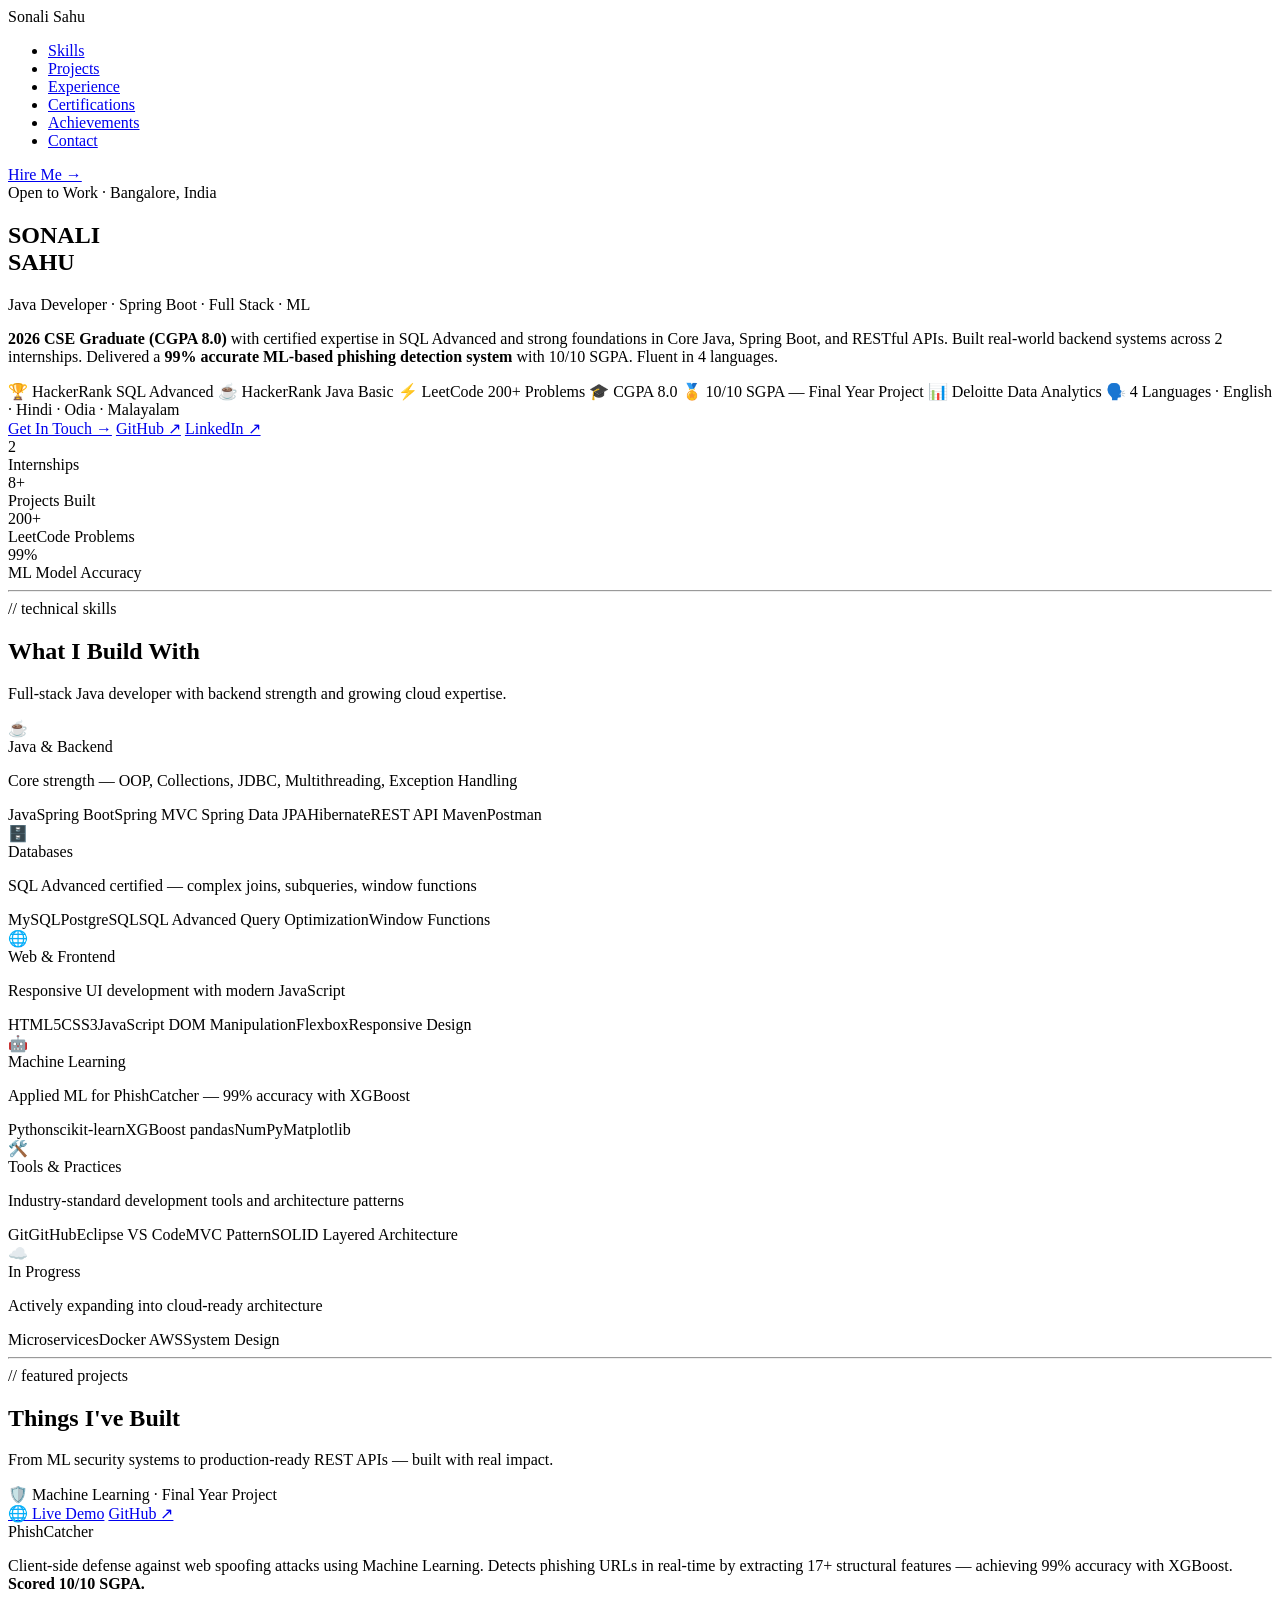
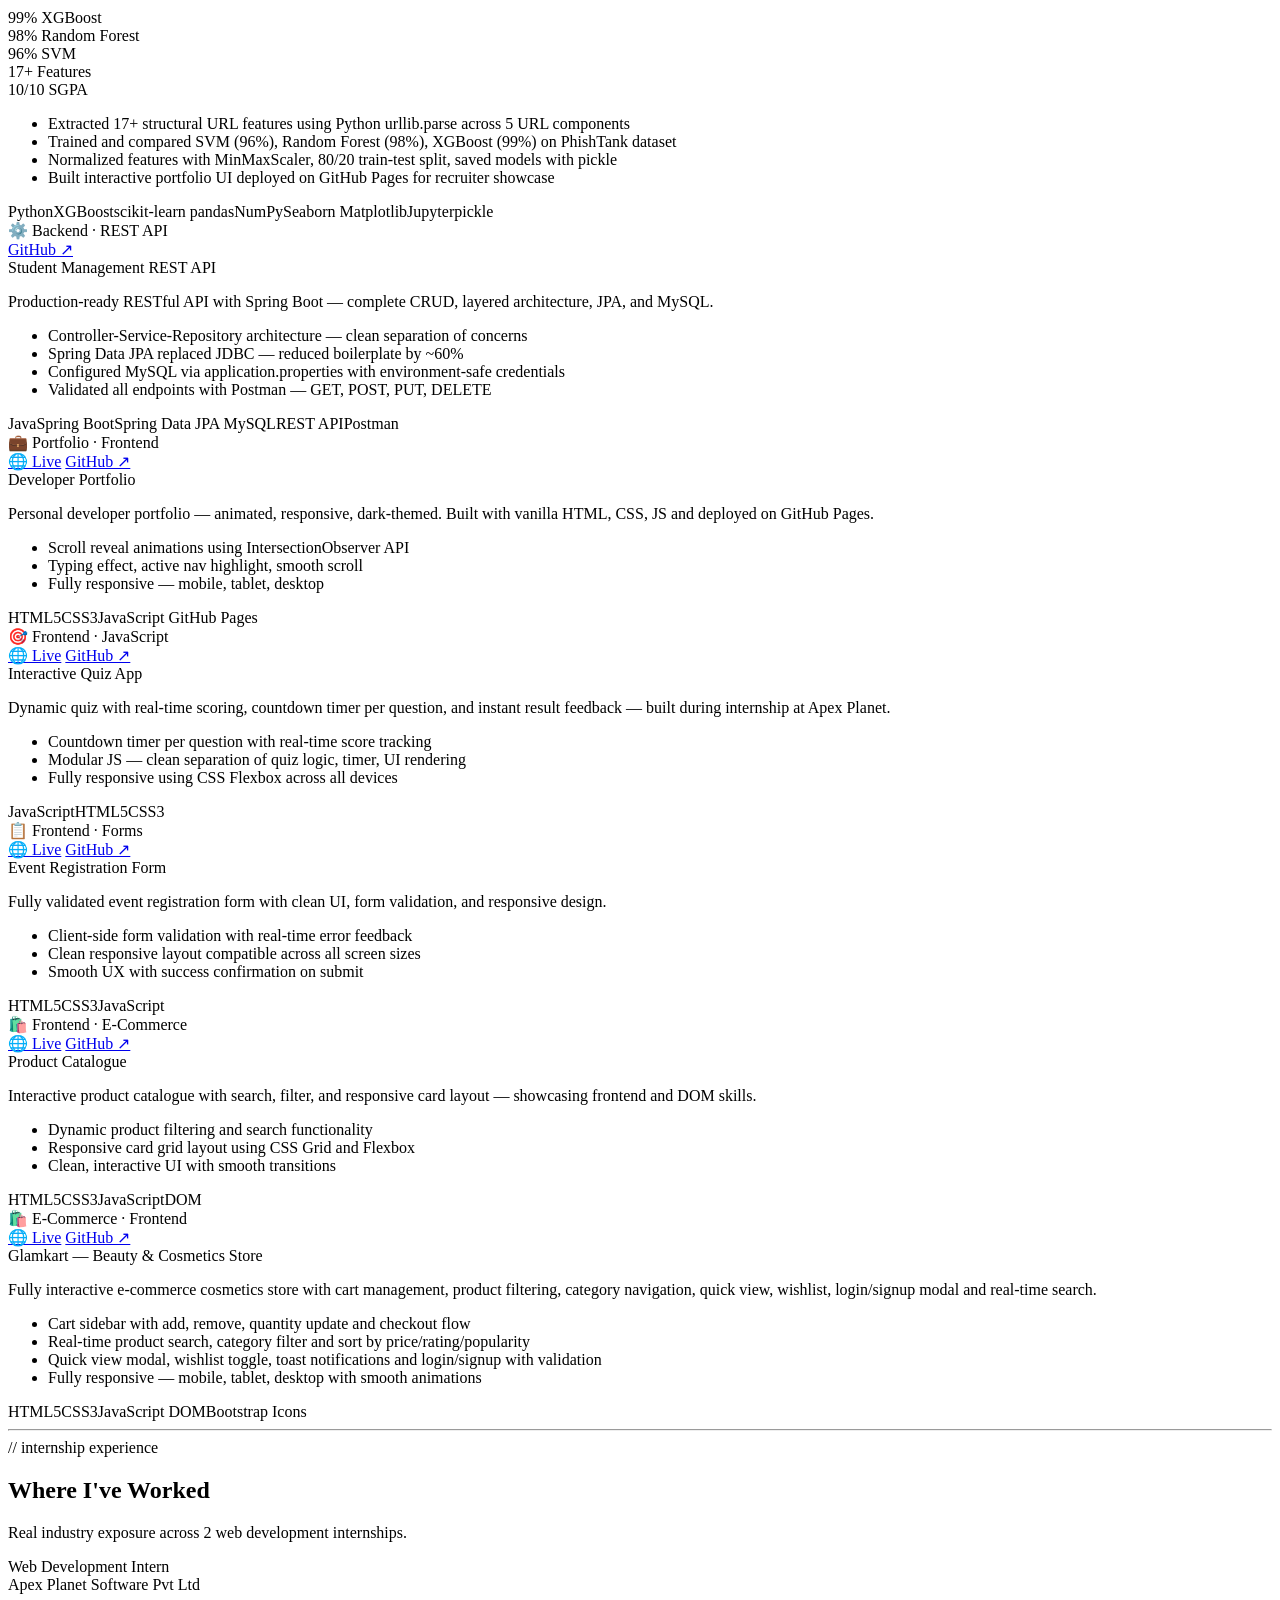
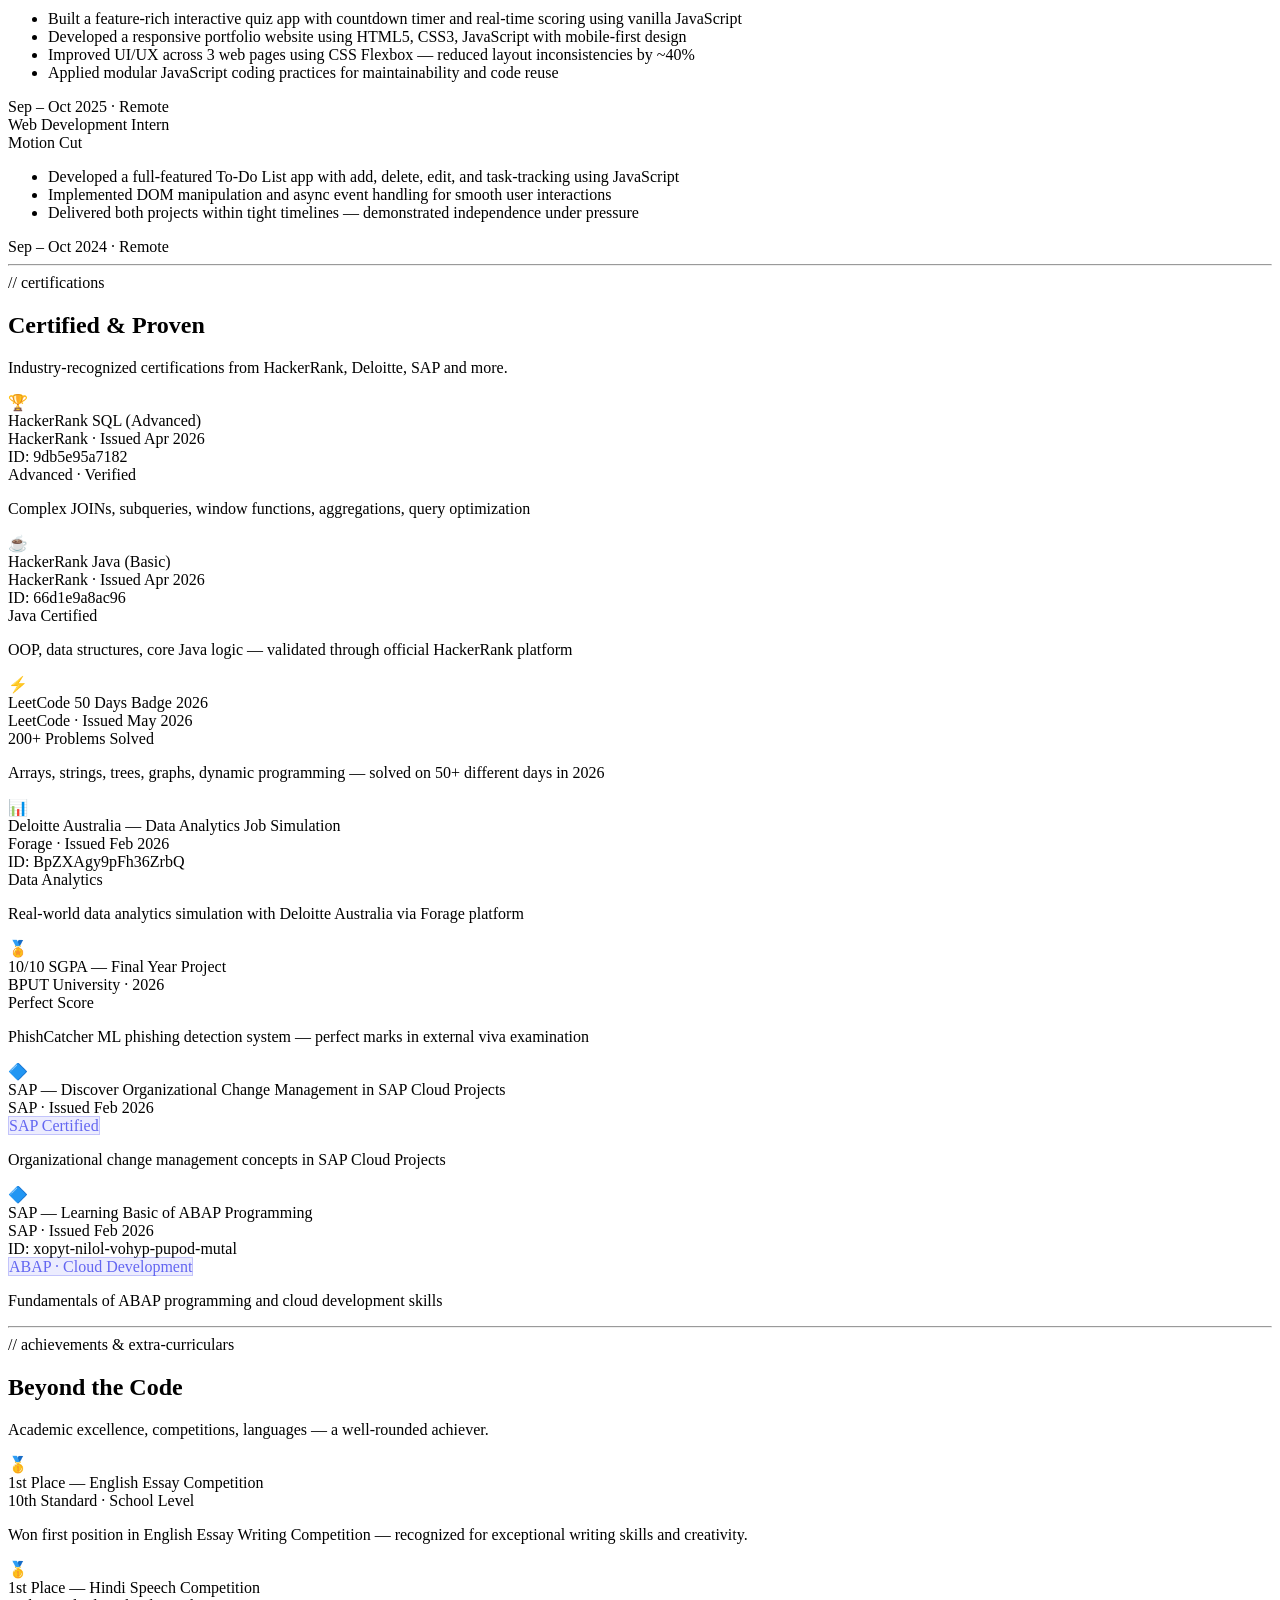
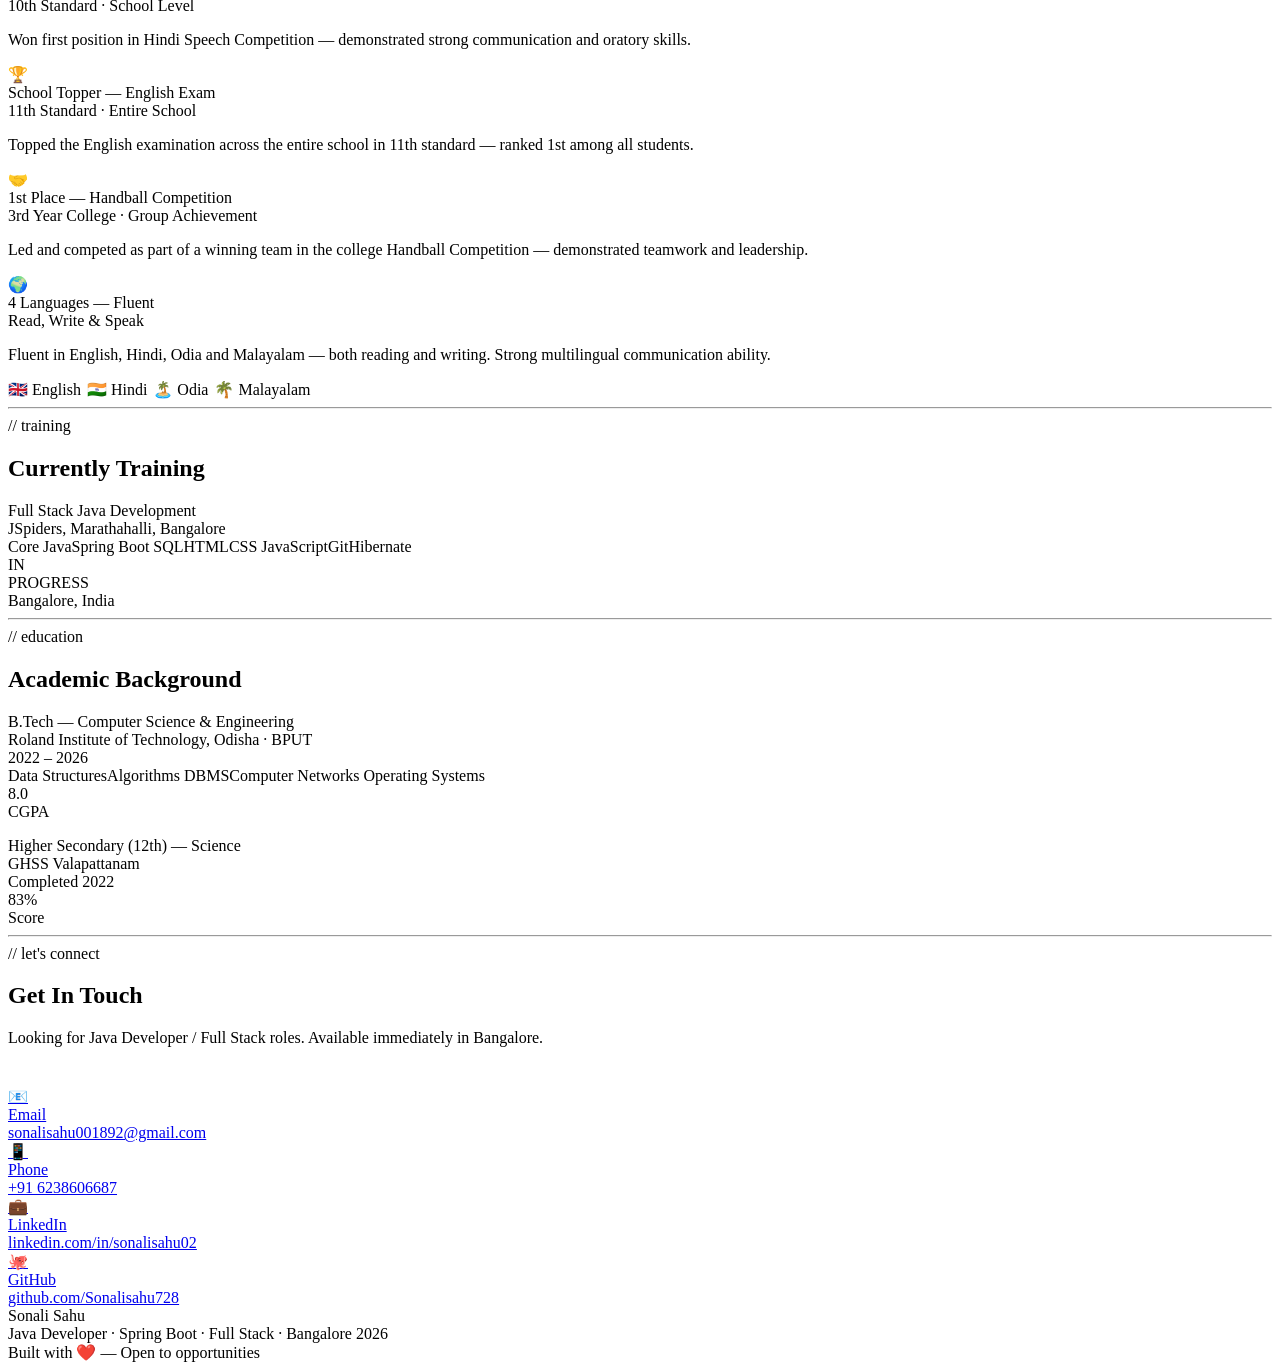
==== index.html @ 782e2625 "Add files via upload" ====
<!DOCTYPE html>
<html lang="en">
<head>
<meta charset="UTF-8">
<meta name="viewport" content="width=device-width, initial-scale=1.0">
<title>Sonali Sahu — Java Developer</title>
<link rel="stylesheet" href="style.css">
</head>
<body>

<!-- NAV -->
<nav>
  <div class="nav-logo"><span>S</span>onali Sahu</div>
  <ul class="nav-links">
    <li><a href="#skills">Skills</a></li>
    <li><a href="#projects">Projects</a></li>
    <li><a href="#experience">Experience</a></li>
    <li><a href="#certifications">Certifications</a></li>
    <li><a href="#achievements">Achievements</a></li>
    <li><a href="#contact">Contact</a></li>
  </ul>
  <a href="mailto:sonalisahu001892@gmail.com" class="nav-hire">Hire Me →</a>
</nav>

<!-- HERO -->
<section class="hero">
  <div class="hero-bg-grid"></div>
  <div class="hero-orb1"></div>
  <div class="hero-orb2"></div>
  <div class="hero-content">
    <div class="hero-tag"><span class="hero-tag-dot"></span>Open to Work · Bangalore, India</div>
    <h1 class="hero-name">SONALI<br><span class="line2">SAHU</span></h1>
    <p class="hero-title">Java Developer · <span>Spring Boot</span> · Full Stack · ML</p>
    <p class="hero-desc">
      <strong>2026 CSE Graduate (CGPA 8.0)</strong> with certified expertise in SQL Advanced and strong foundations in Core Java, Spring Boot, and RESTful APIs. Built real-world backend systems across 2 internships. Delivered a <strong>99% accurate ML-based phishing detection system</strong> with 10/10 SGPA. Fluent in 4 languages.
    </p>
    <div class="hero-badges">
      <span class="badge hot">🏆 HackerRank SQL Advanced</span>
      <span class="badge blue">☕ HackerRank Java Basic</span>
      <span class="badge green">⚡ LeetCode 200+ Problems</span>
      <span class="badge">🎓 CGPA 8.0</span>
      <span class="badge hot">🏅 10/10 SGPA — Final Year Project</span>
      <span class="badge blue">📊 Deloitte Data Analytics</span>
      <span class="badge green">🗣️ 4 Languages · English · Hindi · Odia · Malayalam</span>
    </div>
    <div class="hero-cta">
      <a href="mailto:sonalisahu001892@gmail.com" class="btn-main">Get In Touch →</a>
      <a href="https://github.com/Sonalisahu728" class="btn-ghost" target="_blank">GitHub ↗</a>
      <a href="https://www.linkedin.com/in/sonalisahu02/" class="btn-ghost" target="_blank">LinkedIn ↗</a>
    </div>
    <div class="hero-stats">
      <div class="hstat">
        <div class="hstat-num"><span>2</span></div>
        <div class="hstat-label">Internships</div>
      </div>
      <div class="hstat">
        <div class="hstat-num"><span>8</span>+</div>
        <div class="hstat-label">Projects Built</div>
      </div>
      <div class="hstat">
        <div class="hstat-num"><span>200</span>+</div>
        <div class="hstat-label">LeetCode Problems</div>
      </div>
      <div class="hstat">
        <div class="hstat-num"><span>99</span>%</div>
        <div class="hstat-label">ML Model Accuracy</div>
      </div>
    </div>
  </div>
</section>

<hr class="div">

<!-- SKILLS -->
<section class="section reveal" id="skills">
  <div class="section-tag">// technical skills</div>
  <h2 class="section-title">What I Build With</h2>
  <p class="section-sub">Full-stack Java developer with backend strength and growing cloud expertise.</p>
  <div class="skills-grid">
    <div class="skill-card featured reveal">
      <span class="skill-icon">☕</span>
      <div class="skill-name">Java & Backend</div>
      <p class="skill-desc">Core strength — OOP, Collections, JDBC, Multithreading, Exception Handling</p>
      <div class="skill-tags">
        <span class="stag">Java</span><span class="stag">Spring Boot</span><span class="stag">Spring MVC</span>
        <span class="stag">Spring Data JPA</span><span class="stag">Hibernate</span><span class="stag">REST API</span>
        <span class="stag">Maven</span><span class="stag">Postman</span>
      </div>
    </div>
    <div class="skill-card reveal">
      <span class="skill-icon">🗄️</span>
      <div class="skill-name">Databases</div>
      <p class="skill-desc">SQL Advanced certified — complex joins, subqueries, window functions</p>
      <div class="skill-tags">
        <span class="stag">MySQL</span><span class="stag">PostgreSQL</span><span class="stag">SQL Advanced</span>
        <span class="stag">Query Optimization</span><span class="stag">Window Functions</span>
      </div>
    </div>
    <div class="skill-card reveal">
      <span class="skill-icon">🌐</span>
      <div class="skill-name">Web & Frontend</div>
      <p class="skill-desc">Responsive UI development with modern JavaScript</p>
      <div class="skill-tags">
        <span class="stag">HTML5</span><span class="stag">CSS3</span><span class="stag">JavaScript</span>
        <span class="stag">DOM Manipulation</span><span class="stag">Flexbox</span><span class="stag">Responsive Design</span>
      </div>
    </div>
    <div class="skill-card reveal">
      <span class="skill-icon">🤖</span>
      <div class="skill-name">Machine Learning</div>
      <p class="skill-desc">Applied ML for PhishCatcher — 99% accuracy with XGBoost</p>
      <div class="skill-tags">
        <span class="stag">Python</span><span class="stag">scikit-learn</span><span class="stag">XGBoost</span>
        <span class="stag">pandas</span><span class="stag">NumPy</span><span class="stag">Matplotlib</span>
      </div>
    </div>
    <div class="skill-card reveal">
      <span class="skill-icon">🛠️</span>
      <div class="skill-name">Tools & Practices</div>
      <p class="skill-desc">Industry-standard development tools and architecture patterns</p>
      <div class="skill-tags">
        <span class="stag">Git</span><span class="stag">GitHub</span><span class="stag">Eclipse</span>
        <span class="stag">VS Code</span><span class="stag">MVC Pattern</span><span class="stag">SOLID</span>
        <span class="stag">Layered Architecture</span>
      </div>
    </div>
    <div class="skill-card reveal">
      <span class="skill-icon">☁️</span>
      <div class="skill-name">In Progress</div>
      <p class="skill-desc">Actively expanding into cloud-ready architecture</p>
      <div class="skill-tags">
        <span class="stag">Microservices</span><span class="stag">Docker</span>
        <span class="stag">AWS</span><span class="stag">System Design</span>
      </div>
    </div>
  </div>
</section>

<hr class="div">

<!-- PROJECTS -->
<section class="section reveal" id="projects">
  <div class="section-tag">// featured projects</div>
  <h2 class="section-title">Things I've Built</h2>
  <p class="section-sub">From ML security systems to production-ready REST APIs — built with real impact.</p>

  <div class="projects-grid">

    <!-- PHISHCATCHER -->
    <div class="project-card featured reveal">
      <div class="proj-header">
        <span class="proj-tag ml">🛡️ Machine Learning · Final Year Project</span>
        <div class="proj-links">
          <a href="https://sonalisahu728.github.io/PhishCatcher" class="proj-link" target="_blank">🌐 Live Demo</a>
          <a href="https://github.com/Sonalisahu728/PhishCatcher" class="proj-link" target="_blank">GitHub ↗</a>
        </div>
      </div>
      <div class="proj-name">PhishCatcher</div>
      <p class="proj-desc">Client-side defense against web spoofing attacks using Machine Learning. Detects phishing URLs in real-time by extracting 17+ structural features — achieving 99% accuracy with XGBoost. <strong style="color:var(--accent);">Scored 10/10 SGPA.</strong></p>
      <div class="proj-stats-row">
        <div class="proj-stat accent"><span class="proj-stat-num">99%</span>&nbsp;XGBoost</div>
        <div class="proj-stat blue"><span class="proj-stat-num">98%</span>&nbsp;Random Forest</div>
        <div class="proj-stat"><span class="proj-stat-num">96%</span>&nbsp;SVM</div>
        <div class="proj-stat"><span class="proj-stat-num">17+</span>&nbsp;Features</div>
        <div class="proj-stat accent"><span class="proj-stat-num">10/10</span>&nbsp;SGPA</div>
      </div>
      <ul class="proj-highlights">
        <li>Extracted 17+ structural URL features using Python urllib.parse across 5 URL components</li>
        <li>Trained and compared SVM (96%), Random Forest (98%), XGBoost (99%) on PhishTank dataset</li>
        <li>Normalized features with MinMaxScaler, 80/20 train-test split, saved models with pickle</li>
        <li>Built interactive portfolio UI deployed on GitHub Pages for recruiter showcase</li>
      </ul>
      <div class="proj-stack">
        <span class="pstack">Python</span><span class="pstack">XGBoost</span><span class="pstack">scikit-learn</span>
        <span class="pstack">pandas</span><span class="pstack">NumPy</span><span class="pstack">Seaborn</span>
        <span class="pstack">Matplotlib</span><span class="pstack">Jupyter</span><span class="pstack">pickle</span>
      </div>
    </div>

    <!-- STUDENT API -->
    <div class="project-card blue reveal">
      <div class="proj-header">
        <span class="proj-tag backend">⚙️ Backend · REST API</span>
        <div class="proj-links">
          <a href="https://github.com/Sonalisahu728" class="proj-link" target="_blank">GitHub ↗</a>
        </div>
      </div>
      <div class="proj-name">Student Management REST API</div>
      <p class="proj-desc">Production-ready RESTful API with Spring Boot — complete CRUD, layered architecture, JPA, and MySQL.</p>
      <ul class="proj-highlights">
        <li>Controller-Service-Repository architecture — clean separation of concerns</li>
        <li>Spring Data JPA replaced JDBC — reduced boilerplate by ~60%</li>
        <li>Configured MySQL via application.properties with environment-safe credentials</li>
        <li>Validated all endpoints with Postman — GET, POST, PUT, DELETE</li>
      </ul>
      <div class="proj-stack">
        <span class="pstack">Java</span><span class="pstack">Spring Boot</span><span class="pstack">Spring Data JPA</span>
        <span class="pstack">MySQL</span><span class="pstack">REST API</span><span class="pstack">Postman</span>
      </div>
    </div>

    <!-- PORTFOLIO -->
    <div class="project-card blue reveal">
      <div class="proj-header">
        <span class="proj-tag fullstack">💼 Portfolio · Frontend</span>
        <div class="proj-links">
          <a href="https://sonalisahu728.github.io/portfolio_sonali/" class="proj-link" target="_blank">🌐 Live</a>
          <a href="https://github.com/Sonalisahu728/portfolio_sonali" class="proj-link" target="_blank">GitHub ↗</a>
        </div>
      </div>
      <div class="proj-name">Developer Portfolio</div>
      <p class="proj-desc">Personal developer portfolio — animated, responsive, dark-themed. Built with vanilla HTML, CSS, JS and deployed on GitHub Pages.</p>
      <ul class="proj-highlights">
        <li>Scroll reveal animations using IntersectionObserver API</li>
        <li>Typing effect, active nav highlight, smooth scroll</li>
        <li>Fully responsive — mobile, tablet, desktop</li>
      </ul>
      <div class="proj-stack">
        <span class="pstack">HTML5</span><span class="pstack">CSS3</span><span class="pstack">JavaScript</span>
        <span class="pstack">GitHub Pages</span>
      </div>
    </div>

    <!-- QUIZ APP -->
    <div class="project-card green reveal">
      <div class="proj-header">
        <span class="proj-tag frontend">🎯 Frontend · JavaScript</span>
        <div class="proj-links">
          <a href="https://sonalisahu728.github.io/quiz_app/" class="proj-link" target="_blank">🌐 Live</a>
          <a href="https://github.com/Sonalisahu728/quiz_app" class="proj-link" target="_blank">GitHub ↗</a>
        </div>
      </div>
      <div class="proj-name">Interactive Quiz App</div>
      <p class="proj-desc">Dynamic quiz with real-time scoring, countdown timer per question, and instant result feedback — built during internship at Apex Planet.</p>
      <ul class="proj-highlights">
        <li>Countdown timer per question with real-time score tracking</li>
        <li>Modular JS — clean separation of quiz logic, timer, UI rendering</li>
        <li>Fully responsive using CSS Flexbox across all devices</li>
      </ul>
      <div class="proj-stack">
        <span class="pstack">JavaScript</span><span class="pstack">HTML5</span><span class="pstack">CSS3</span>
      </div>
    </div>

    <!-- EVENT REG FORM -->
    <div class="project-card reveal">
      <div class="proj-header">
        <span class="proj-tag frontend">📋 Frontend · Forms</span>
        <div class="proj-links">
          <a href="https://sonalisahu728.github.io/event_reg_form/" class="proj-link" target="_blank">🌐 Live</a>
          <a href="https://github.com/Sonalisahu728/event_reg_form" class="proj-link" target="_blank">GitHub ↗</a>
        </div>
      </div>
      <div class="proj-name">Event Registration Form</div>
      <p class="proj-desc">Fully validated event registration form with clean UI, form validation, and responsive design.</p>
      <ul class="proj-highlights">
        <li>Client-side form validation with real-time error feedback</li>
        <li>Clean responsive layout compatible across all screen sizes</li>
        <li>Smooth UX with success confirmation on submit</li>
      </ul>
      <div class="proj-stack">
        <span class="pstack">HTML5</span><span class="pstack">CSS3</span><span class="pstack">JavaScript</span>
      </div>
    </div>

    <!-- PRODUCT CATALOGUE -->
    <div class="project-card green reveal">
      <div class="proj-header">
        <span class="proj-tag frontend">🛍️ Frontend · E-Commerce</span>
        <div class="proj-links">
          <a href="https://sonalisahu728.github.io/product_catalogue/" class="proj-link" target="_blank">🌐 Live</a>
          <a href="https://github.com/Sonalisahu728/product_catalogue" class="proj-link" target="_blank">GitHub ↗</a>
        </div>
      </div>
      <div class="proj-name">Product Catalogue</div>
      <p class="proj-desc">Interactive product catalogue with search, filter, and responsive card layout — showcasing frontend and DOM skills.</p>
      <ul class="proj-highlights">
        <li>Dynamic product filtering and search functionality</li>
        <li>Responsive card grid layout using CSS Grid and Flexbox</li>
        <li>Clean, interactive UI with smooth transitions</li>
      </ul>
      <div class="proj-stack">
        <span class="pstack">HTML5</span><span class="pstack">CSS3</span><span class="pstack">JavaScript</span><span class="pstack">DOM</span>
      </div>
    </div>

    <!-- GLAMKART -->
    <div class="project-card wide reveal">
      <div class="proj-header">
        <span class="proj-tag fullstack">🛍️ E-Commerce · Frontend</span>
        <div class="proj-links">
          <a href="https://sonalisahu728.github.io/glamkart_ecommerce_website/" class="proj-link" target="_blank">🌐 Live</a>
          <a href="https://github.com/Sonalisahu728/glamkart_ecommerce_website" class="proj-link" target="_blank">GitHub ↗</a>
        </div>
      </div>
      <div class="proj-name">Glamkart — Beauty & Cosmetics Store</div>
      <p class="proj-desc">Fully interactive e-commerce cosmetics store with cart management, product filtering, category navigation, quick view, wishlist, login/signup modal and real-time search.</p>
      <ul class="proj-highlights">
        <li>Cart sidebar with add, remove, quantity update and checkout flow</li>
        <li>Real-time product search, category filter and sort by price/rating/popularity</li>
        <li>Quick view modal, wishlist toggle, toast notifications and login/signup with validation</li>
        <li>Fully responsive — mobile, tablet, desktop with smooth animations</li>
      </ul>
      <div class="proj-stack">
        <span class="pstack">HTML5</span><span class="pstack">CSS3</span><span class="pstack">JavaScript</span>
        <span class="pstack">DOM</span><span class="pstack">Bootstrap Icons</span>
      </div>
    </div>

  </div>
</section>

<hr class="div">

<!-- EXPERIENCE -->
<section class="section reveal" id="experience">
  <div class="section-tag">// internship experience</div>
  <h2 class="section-title">Where I've Worked</h2>
  <p class="section-sub">Real industry exposure across 2 web development internships.</p>
  <div class="exp-list">
    <div class="exp-card reveal">
      <div>
        <div class="exp-role">Web Development Intern</div>
        <div class="exp-company">Apex Planet Software Pvt Ltd</div>
        <ul class="exp-points">
          <li>Built a feature-rich interactive quiz app with countdown timer and real-time scoring using vanilla JavaScript</li>
          <li>Developed a responsive portfolio website using HTML5, CSS3, JavaScript with mobile-first design</li>
          <li>Improved UI/UX across 3 web pages using CSS Flexbox — reduced layout inconsistencies by ~40%</li>
          <li>Applied modular JavaScript coding practices for maintainability and code reuse</li>
        </ul>
      </div>
      <div class="exp-period">Sep – Oct 2025 · Remote</div>
    </div>
    <div class="exp-card reveal">
      <div>
        <div class="exp-role">Web Development Intern</div>
        <div class="exp-company">Motion Cut</div>
        <ul class="exp-points">
          <li>Developed a full-featured To-Do List app with add, delete, edit, and task-tracking using JavaScript</li>
          <li>Implemented DOM manipulation and async event handling for smooth user interactions</li>
          <li>Delivered both projects within tight timelines — demonstrated independence under pressure</li>
        </ul>
      </div>
      <div class="exp-period">Sep – Oct 2024 · Remote</div>
    </div>
  </div>
</section>

<hr class="div">

<!-- CERTIFICATIONS -->
<section class="section reveal" id="certifications">
  <div class="section-tag">// certifications</div>
  <h2 class="section-title">Certified & Proven</h2>
  <p class="section-sub">Industry-recognized certifications from HackerRank, Deloitte, SAP and more.</p>
  <div class="certs-grid">

    <div class="cert-card gold reveal">
      <div class="cert-icon">🏆</div>
      <div>
        <div class="cert-name">HackerRank SQL (Advanced)</div>
        <div class="cert-issuer">HackerRank · Issued Apr 2026</div>
        <div class="cert-id">ID: 9db5e95a7182</div>
        <span class="cert-badge gold">Advanced · Verified</span>
        <p class="cert-desc">Complex JOINs, subqueries, window functions, aggregations, query optimization</p>
      </div>
    </div>

    <div class="cert-card orange reveal">
      <div class="cert-icon">☕</div>
      <div>
        <div class="cert-name">HackerRank Java (Basic)</div>
        <div class="cert-issuer">HackerRank · Issued Apr 2026</div>
        <div class="cert-id">ID: 66d1e9a8ac96</div>
        <span class="cert-badge orange">Java Certified</span>
        <p class="cert-desc">OOP, data structures, core Java logic — validated through official HackerRank platform</p>
      </div>
    </div>

    <div class="cert-card yellow reveal">
      <div class="cert-icon">⚡</div>
      <div>
        <div class="cert-name">LeetCode 50 Days Badge 2026</div>
        <div class="cert-issuer">LeetCode · Issued May 2026</div>
        <span class="cert-badge yellow">200+ Problems Solved</span>
        <p class="cert-desc">Arrays, strings, trees, graphs, dynamic programming — solved on 50+ different days in 2026</p>
      </div>
    </div>

    <div class="cert-card reveal" style="border-color:rgba(59,130,246,0.35);">
      <div class="cert-icon">📊</div>
      <div>
        <div class="cert-name">Deloitte Australia — Data Analytics Job Simulation</div>
        <div class="cert-issuer">Forage · Issued Feb 2026</div>
        <div class="cert-id">ID: BpZXAgy9pFh36ZrbQ</div>
        <span class="cert-badge blue">Data Analytics</span>
        <p class="cert-desc">Real-world data analytics simulation with Deloitte Australia via Forage platform</p>
      </div>
    </div>

    <div class="cert-card reveal" style="border-color:rgba(34,197,94,0.35);">
      <div class="cert-icon">🏅</div>
      <div>
        <div class="cert-name">10/10 SGPA — Final Year Project</div>
        <div class="cert-issuer">BPUT University · 2026</div>
        <span class="cert-badge green">Perfect Score</span>
        <p class="cert-desc">PhishCatcher ML phishing detection system — perfect marks in external viva examination</p>
      </div>
    </div>

    <div class="cert-card reveal" style="border-color:rgba(99,102,241,0.35);">
      <div class="cert-icon">🔷</div>
      <div>
        <div class="cert-name">SAP — Discover Organizational Change Management in SAP Cloud Projects</div>
        <div class="cert-issuer">SAP · Issued Feb 2026</div>
        <span class="cert-badge" style="background:rgba(99,102,241,0.12);color:#6366f1;border:1px solid rgba(99,102,241,0.3);">SAP Certified</span>
        <p class="cert-desc">Organizational change management concepts in SAP Cloud Projects</p>
      </div>
    </div>

    <div class="cert-card reveal" style="border-color:rgba(99,102,241,0.35);">
      <div class="cert-icon">🔷</div>
      <div>
        <div class="cert-name">SAP — Learning Basic of ABAP Programming</div>
        <div class="cert-issuer">SAP · Issued Feb 2026</div>
        <div class="cert-id">ID: xopyt-nilol-vohyp-pupod-mutal</div>
        <span class="cert-badge" style="background:rgba(99,102,241,0.12);color:#6366f1;border:1px solid rgba(99,102,241,0.3);">ABAP · Cloud Development</span>
        <p class="cert-desc">Fundamentals of ABAP programming and cloud development skills</p>
      </div>
    </div>

  </div>
</section>

<hr class="div">

<!-- ACHIEVEMENTS -->
<section class="section reveal" id="achievements">
  <div class="section-tag">// achievements & extra-curriculars</div>
  <h2 class="section-title">Beyond the Code</h2>
  <p class="section-sub">Academic excellence, competitions, languages — a well-rounded achiever.</p>

  <div class="achievements-grid">

    <div class="achievement-card reveal" style="border-color:rgba(234,179,8,0.4);">
      <div class="ach-icon">🥇</div>
      <div class="ach-title">1st Place — English Essay Competition</div>
      <div class="ach-org">10th Standard · School Level</div>
      <p class="ach-desc">Won first position in English Essay Writing Competition — recognized for exceptional writing skills and creativity.</p>
    </div>

    <div class="achievement-card reveal" style="border-color:rgba(234,179,8,0.4);">
      <div class="ach-icon">🥇</div>
      <div class="ach-title">1st Place — Hindi Speech Competition</div>
      <div class="ach-org">10th Standard · School Level</div>
      <p class="ach-desc">Won first position in Hindi Speech Competition — demonstrated strong communication and oratory skills.</p>
    </div>

    <div class="achievement-card reveal" style="border-color:rgba(249,115,22,0.4);">
      <div class="ach-icon">🏆</div>
      <div class="ach-title">School Topper — English Exam</div>
      <div class="ach-org">11th Standard · Entire School</div>
      <p class="ach-desc">Topped the English examination across the entire school in 11th standard — ranked 1st among all students.</p>
    </div>

    <div class="achievement-card reveal" style="border-color:rgba(59,130,246,0.4);">
      <div class="ach-icon">🤝</div>
      <div class="ach-title">1st Place — Handball Competition</div>
      <div class="ach-org">3rd Year College · Group Achievement</div>
      <p class="ach-desc">Led and competed as part of a winning team in the college Handball Competition — demonstrated teamwork and leadership.</p>
    </div>

    <div class="achievement-card reveal" style="border-color:rgba(168,85,247,0.4);">
      <div class="ach-icon">🌍</div>
      <div class="ach-title">4 Languages — Fluent</div>
      <div class="ach-org">Read, Write & Speak</div>
      <p class="ach-desc">Fluent in English, Hindi, Odia and Malayalam — both reading and writing. Strong multilingual communication ability.</p>
      <div style="display:flex;gap:6px;flex-wrap:wrap;margin-top:10px;">
        <span class="pstack">🇬🇧 English</span>
        <span class="pstack">🇮🇳 Hindi</span>
        <span class="pstack">🏝️ Odia</span>
        <span class="pstack">🌴 Malayalam</span>
      </div>
    </div>

  </div>
</section>

<hr class="div">

<!-- TRAINING -->
<section class="section reveal">
  <div class="section-tag">// training</div>
  <h2 class="section-title">Currently Training</h2>
  <div class="training-card reveal">
    <div>
      <div class="training-name">Full Stack Java Development</div>
      <div class="training-org">JSpiders, Marathahalli, Bangalore</div>
      <div class="skill-tags">
        <span class="stag">Core Java</span><span class="stag">Spring Boot</span>
        <span class="stag">SQL</span><span class="stag">HTML</span><span class="stag">CSS</span>
        <span class="stag">JavaScript</span><span class="stag">Git</span><span class="stag">Hibernate</span>
      </div>
    </div>
    <div class="training-status">
      <div class="training-status-text">IN<br>PROGRESS</div>
      <div class="training-location">Bangalore, India</div>
    </div>
  </div>
</section>

<hr class="div">

<!-- EDUCATION -->
<section class="section reveal">
  <div class="section-tag">// education</div>
  <h2 class="section-title">Academic Background</h2>
  <div style="display:flex;flex-direction:column;gap:16px;">
    <div class="edu-card reveal">
      <div>
        <div class="edu-degree">B.Tech — Computer Science & Engineering</div>
        <div class="edu-school">Roland Institute of Technology, Odisha · BPUT</div>
        <div class="edu-period">2022 – 2026</div>
        <div class="edu-tags">
          <span class="pstack">Data Structures</span><span class="pstack">Algorithms</span>
          <span class="pstack">DBMS</span><span class="pstack">Computer Networks</span>
          <span class="pstack">Operating Systems</span>
        </div>
      </div>
      <div class="edu-cgpa">
        <div class="edu-cgpa-num">8.0</div>
        <div class="edu-cgpa-label">CGPA</div>
      </div>
    </div>
    <div class="edu-card reveal">
      <div>
        <div class="edu-degree">Higher Secondary (12th) — Science</div>
        <div class="edu-school">GHSS Valapattanam</div>
        <div class="edu-period">Completed 2022</div>
      </div>
      <div class="edu-cgpa">
        <div class="edu-cgpa-num">83%</div>
        <div class="edu-cgpa-label">Score</div>
      </div>
    </div>
  </div>
</section>

<hr class="div">

<!-- CONTACT -->
<section class="section reveal" id="contact">
  <div class="section-tag">// let's connect</div>
  <h2 class="section-title">Get In Touch</h2>
  <p class="section-sub" style="margin-bottom:40px;">Looking for Java Developer / Full Stack roles. Available immediately in Bangalore.</p>
  <div class="contact-grid">
    <a href="mailto:sonalisahu001892@gmail.com" class="contact-card reveal">
      <div class="contact-icon">📧</div>
      <div>
        <div class="contact-label">Email</div>
        <div class="contact-value">sonalisahu001892@gmail.com</div>
      </div>
    </a>
    <a href="tel:+916238606687" class="contact-card reveal">
      <div class="contact-icon">📱</div>
      <div>
        <div class="contact-label">Phone</div>
        <div class="contact-value">+91 6238606687</div>
      </div>
    </a>
    <a href="https://www.linkedin.com/in/sonalisahu02/" class="contact-card reveal" target="_blank">
      <div class="contact-icon">💼</div>
      <div>
        <div class="contact-label">LinkedIn</div>
        <div class="contact-value">linkedin.com/in/sonalisahu02</div>
      </div>
    </a>
    <a href="https://github.com/Sonalisahu728" class="contact-card reveal" target="_blank">
      <div class="contact-icon">🐙</div>
      <div>
        <div class="contact-label">GitHub</div>
        <div class="contact-value">github.com/Sonalisahu728</div>
      </div>
    </a>
  </div>
</section>

<footer>
  <div class="footer-brand"><span>S</span>onali Sahu</div>
  <div class="footer-meta">Java Developer · Spring Boot · Full Stack · Bangalore 2026</div>
  <div class="footer-meta">Built with ❤️ — Open to opportunities</div>
</footer>

<script src="script.js"></script>
</body>
</html>
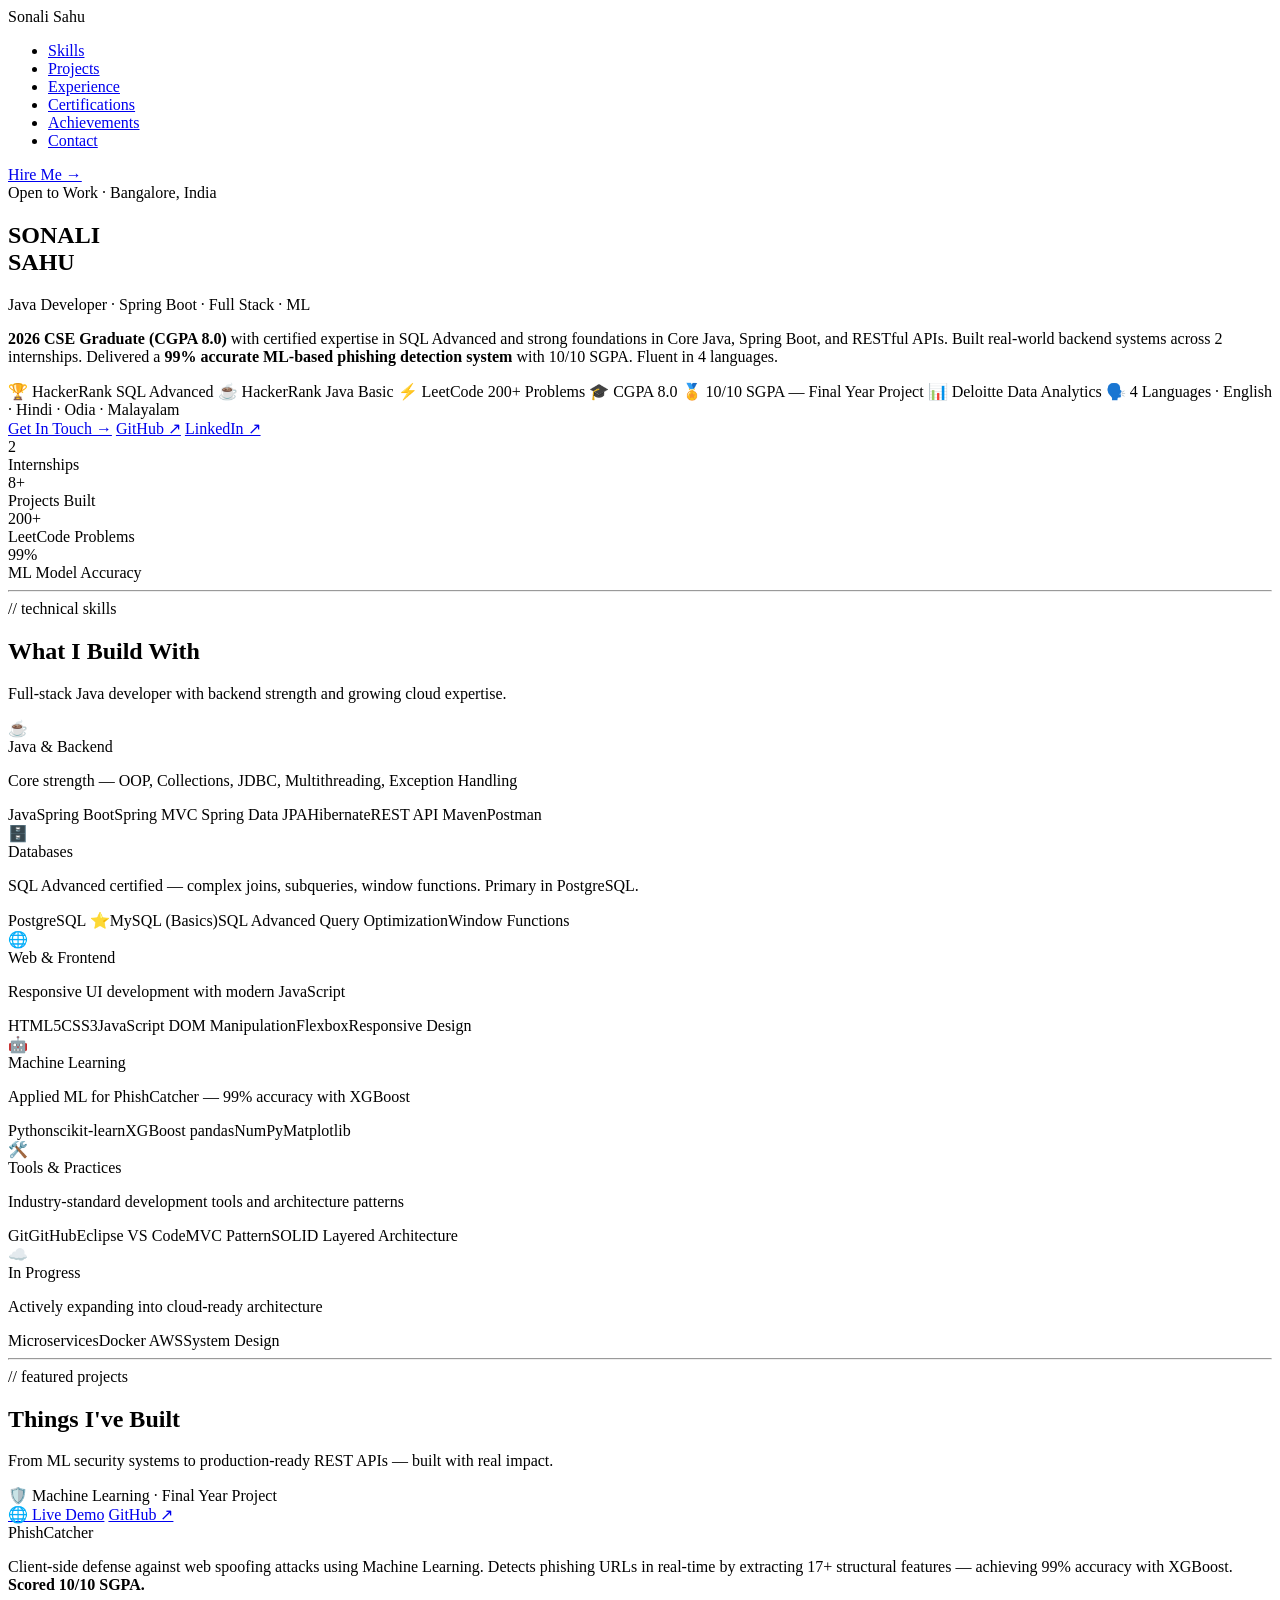
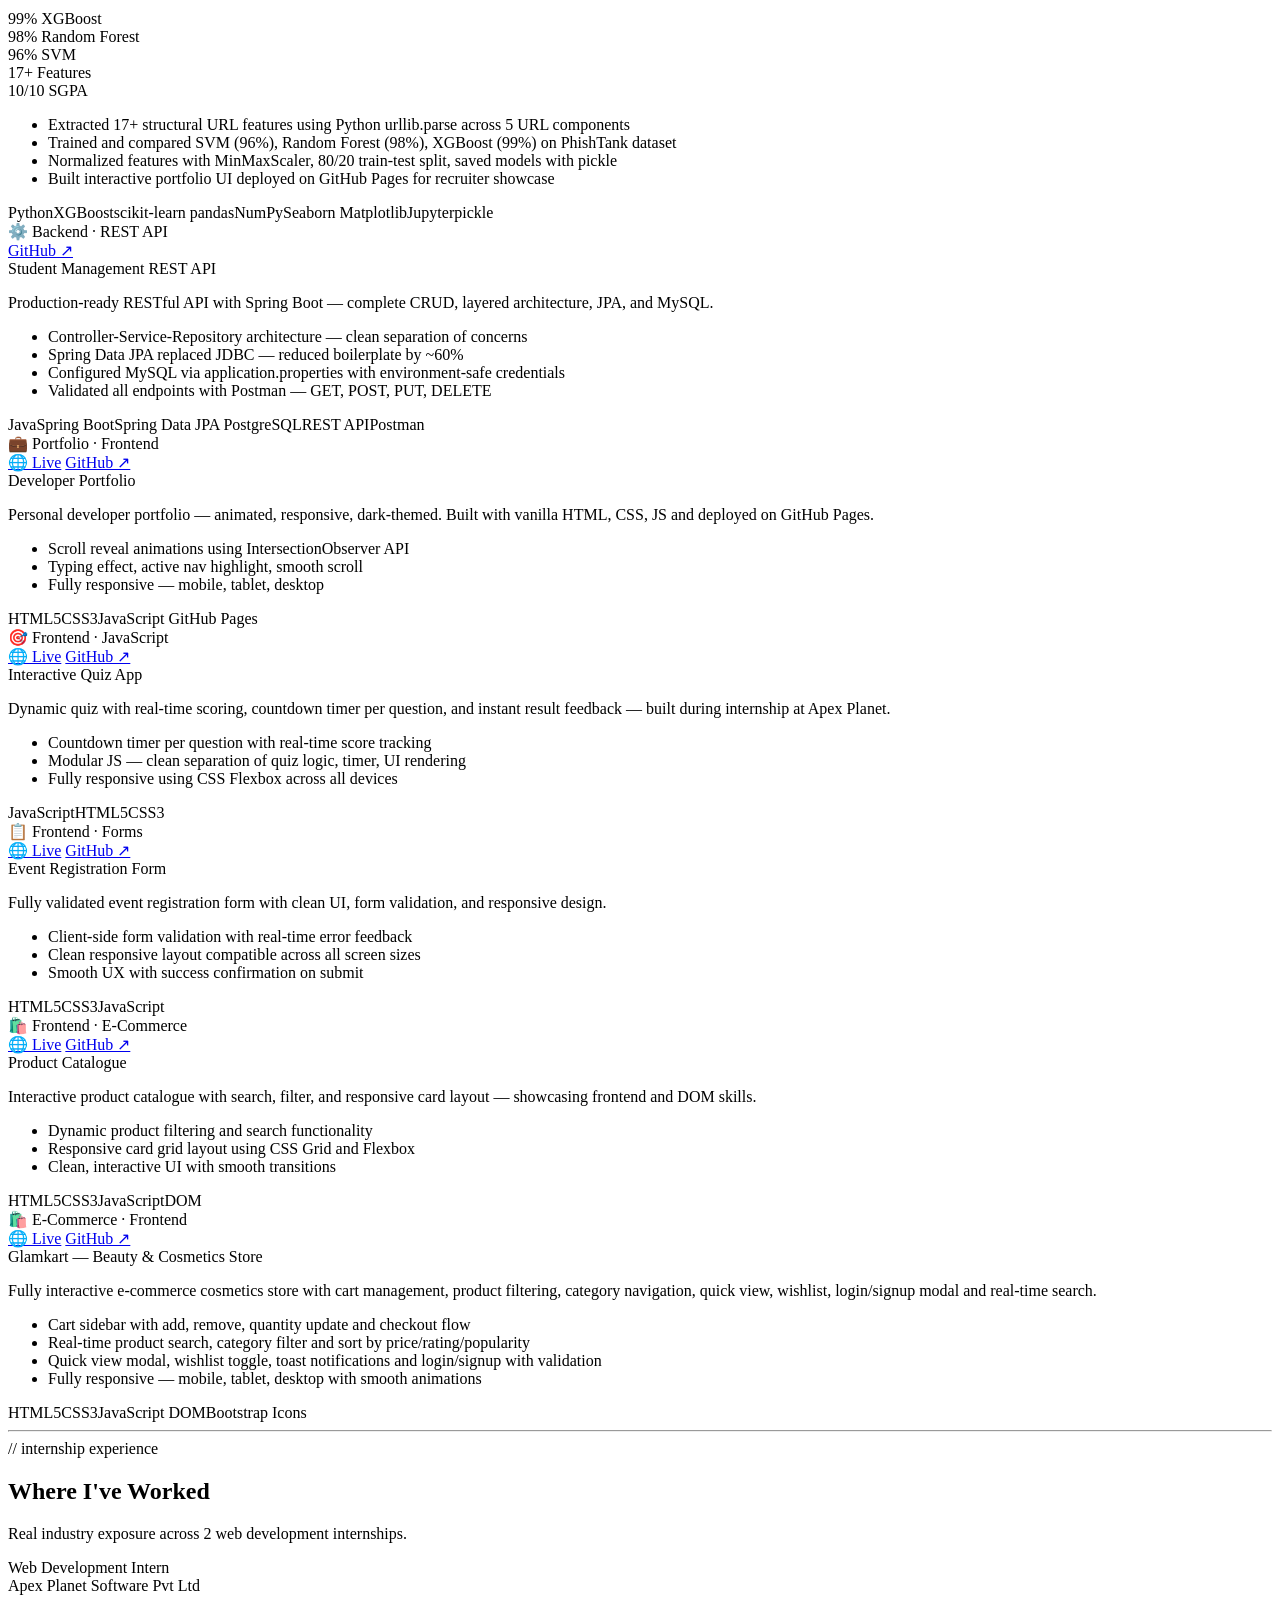
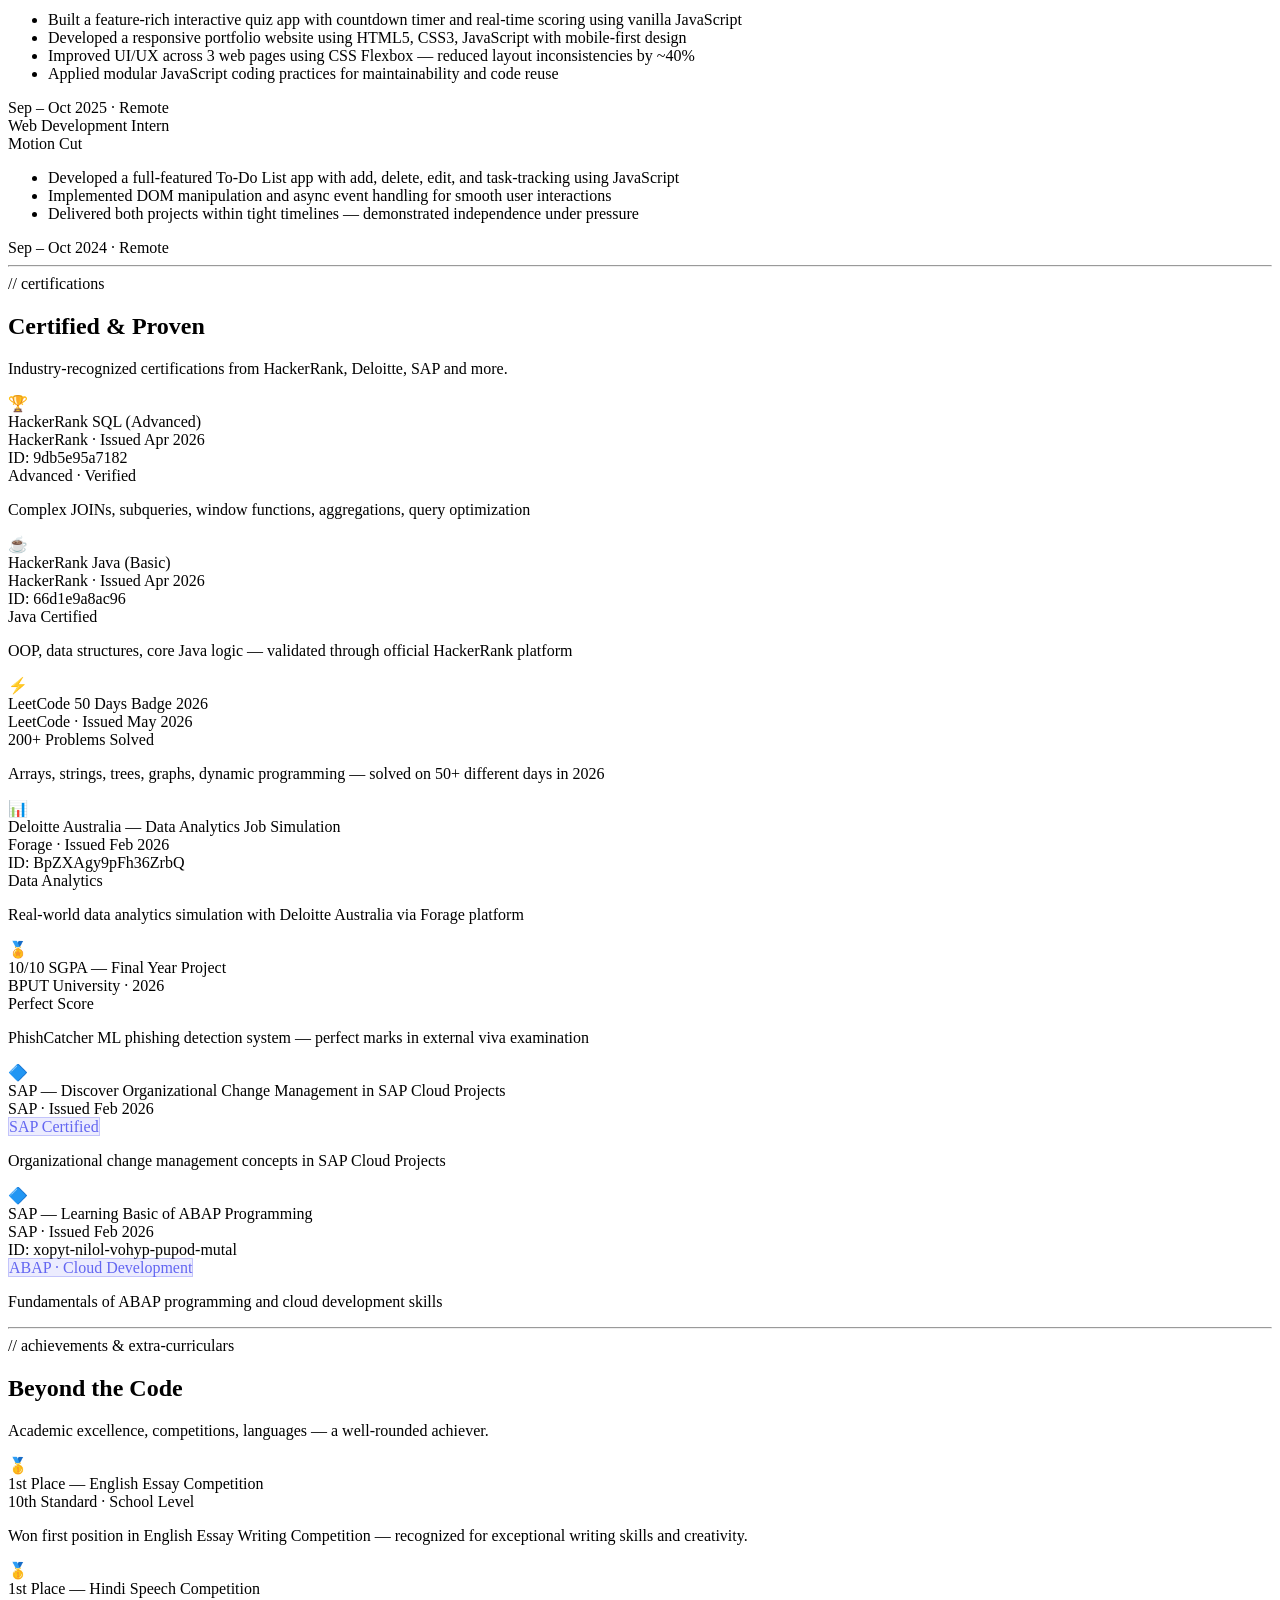
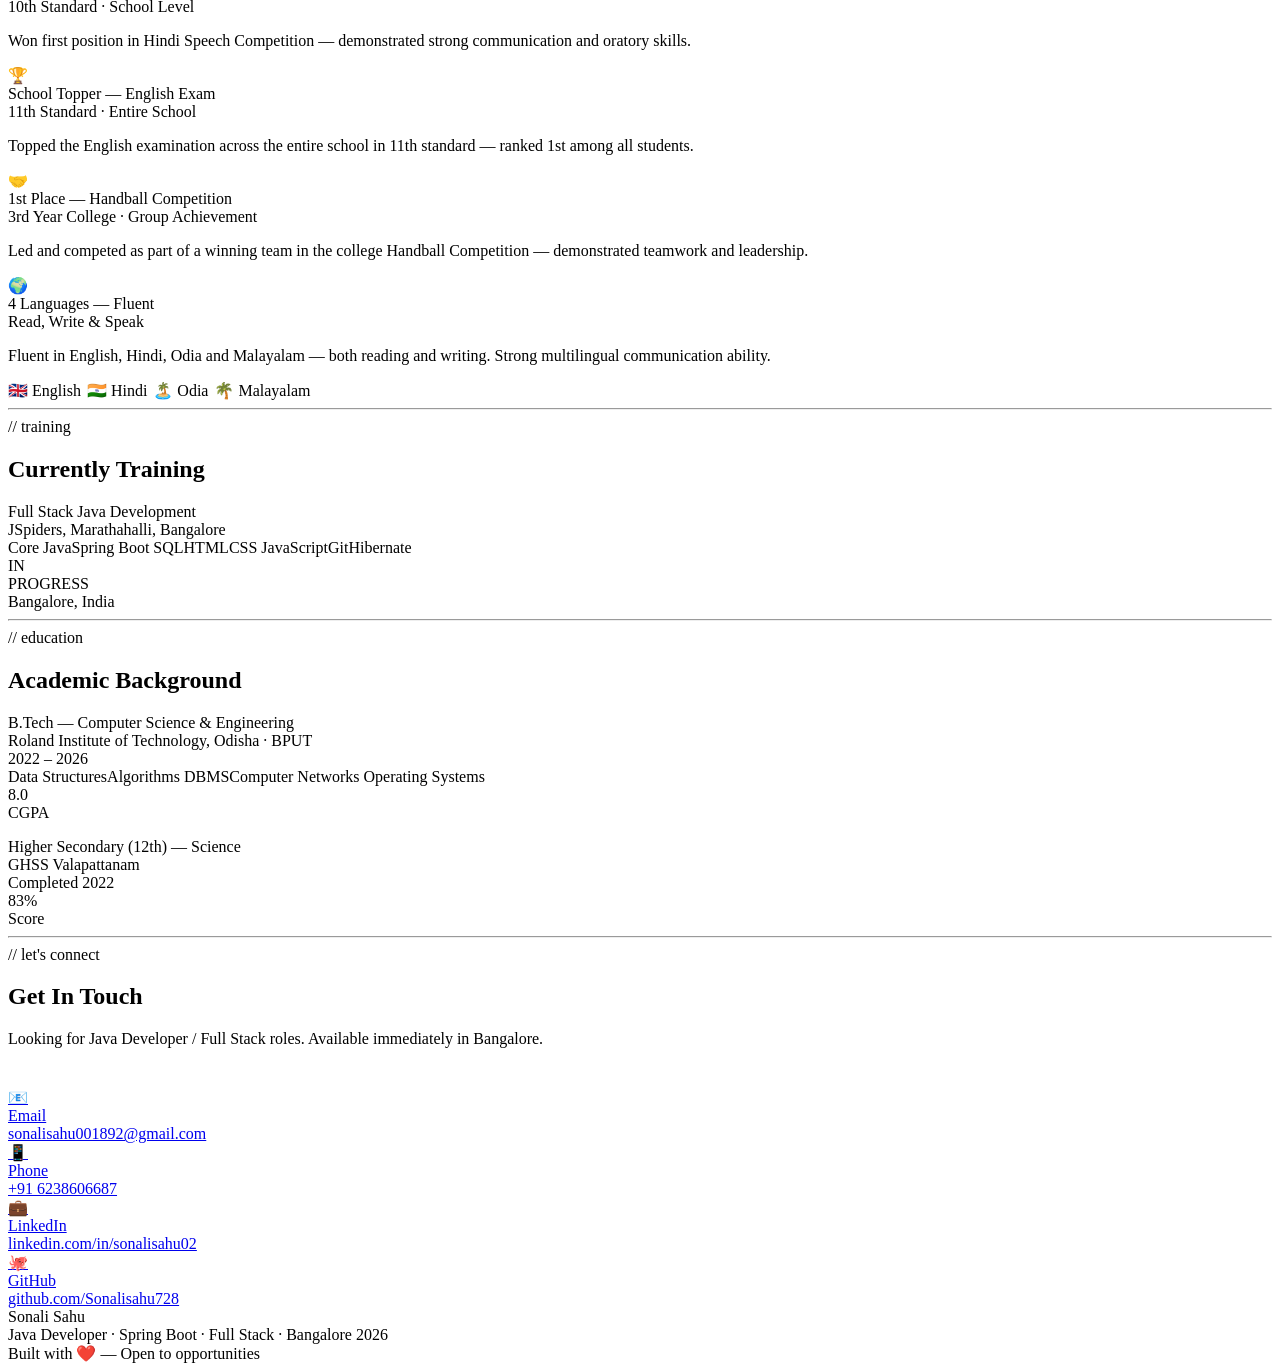
==== commit 3700e988: "Add files via upload" ====
--- a/index.html
+++ b/index.html
@@ -90,9 +90,9 @@
     <div class="skill-card reveal">
       <span class="skill-icon">🗄️</span>
       <div class="skill-name">Databases</div>
-      <p class="skill-desc">SQL Advanced certified — complex joins, subqueries, window functions</p>
-      <div class="skill-tags">
-        <span class="stag">MySQL</span><span class="stag">PostgreSQL</span><span class="stag">SQL Advanced</span>
+      <p class="skill-desc">SQL Advanced certified — complex joins, subqueries, window functions. Primary in PostgreSQL.</p>
+      <div class="skill-tags">
+        <span class="stag">PostgreSQL ⭐</span><span class="stag">MySQL (Basics)</span><span class="stag">SQL Advanced</span>
         <span class="stag">Query Optimization</span><span class="stag">Window Functions</span>
       </div>
     </div>
@@ -195,7 +195,7 @@
       </ul>
       <div class="proj-stack">
         <span class="pstack">Java</span><span class="pstack">Spring Boot</span><span class="pstack">Spring Data JPA</span>
-        <span class="pstack">MySQL</span><span class="pstack">REST API</span><span class="pstack">Postman</span>
+        <span class="pstack">PostgreSQL</span><span class="pstack">REST API</span><span class="pstack">Postman</span>
       </div>
     </div>
 
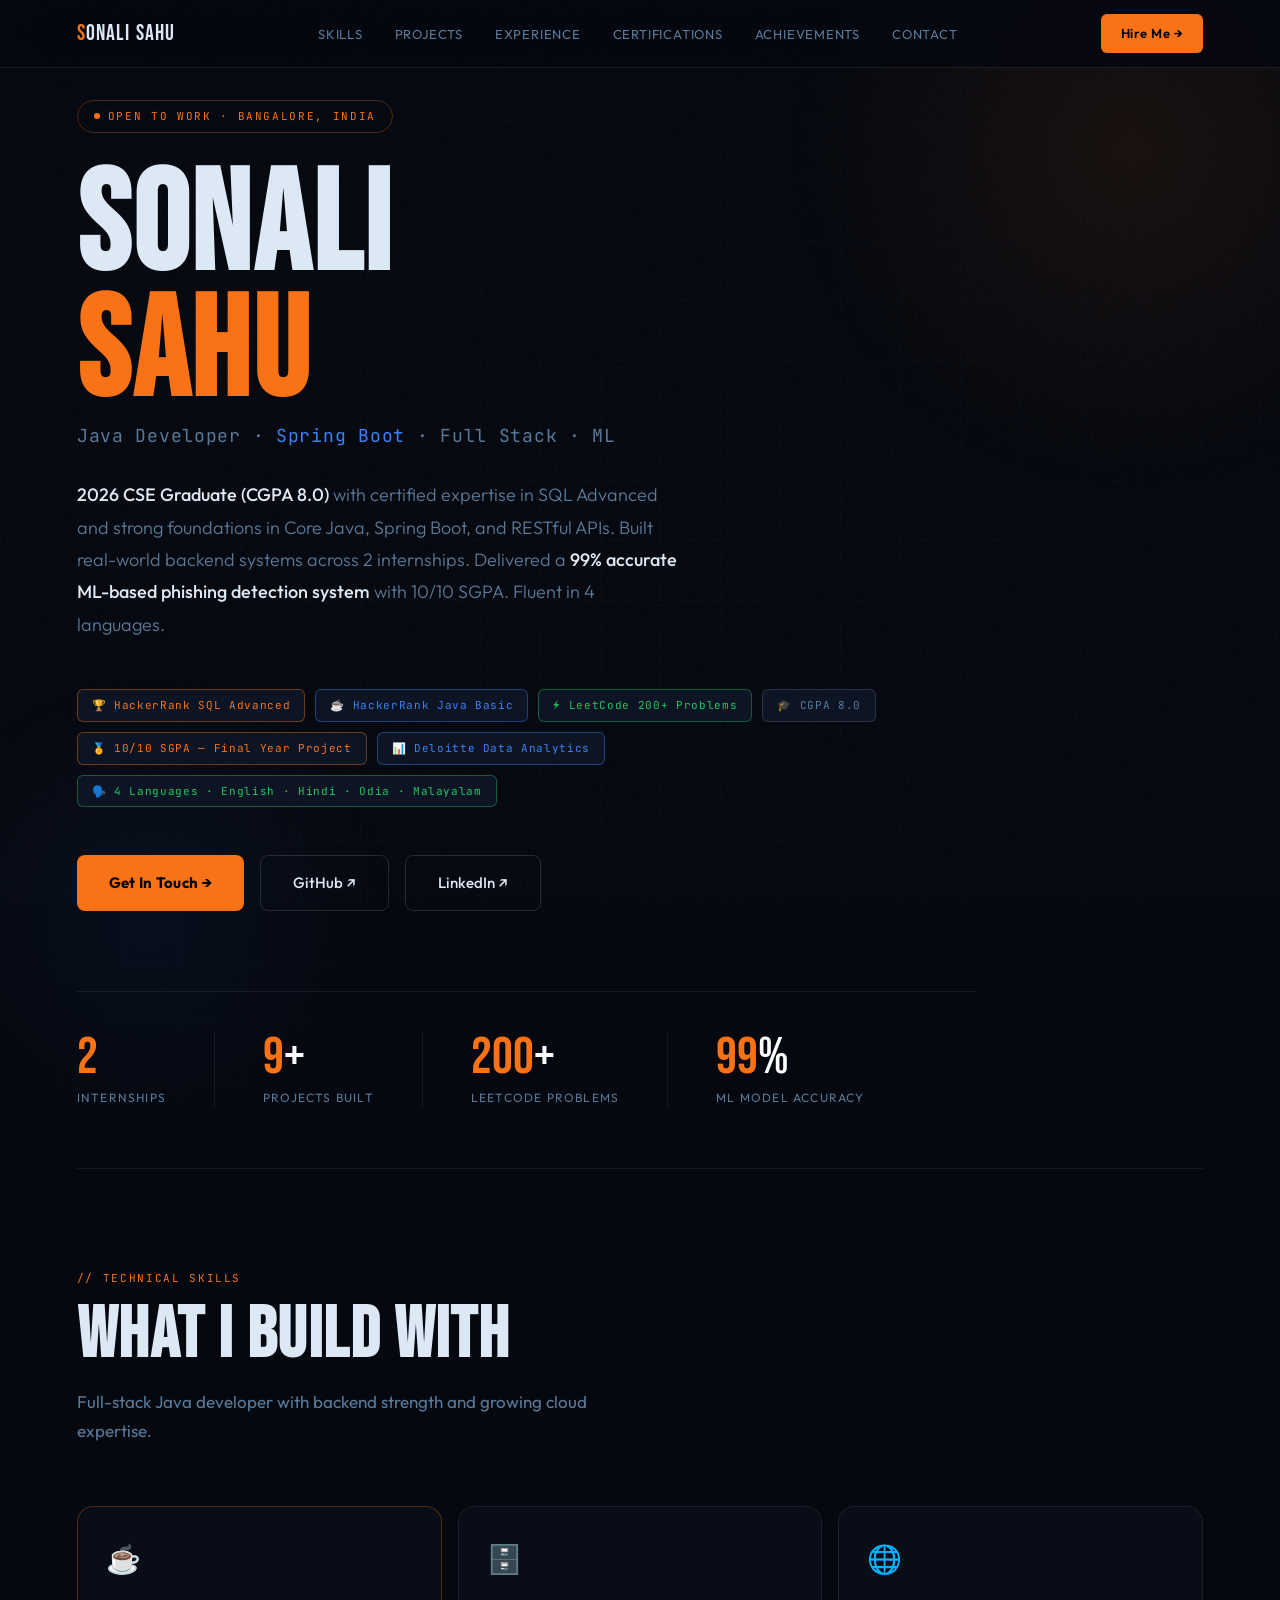
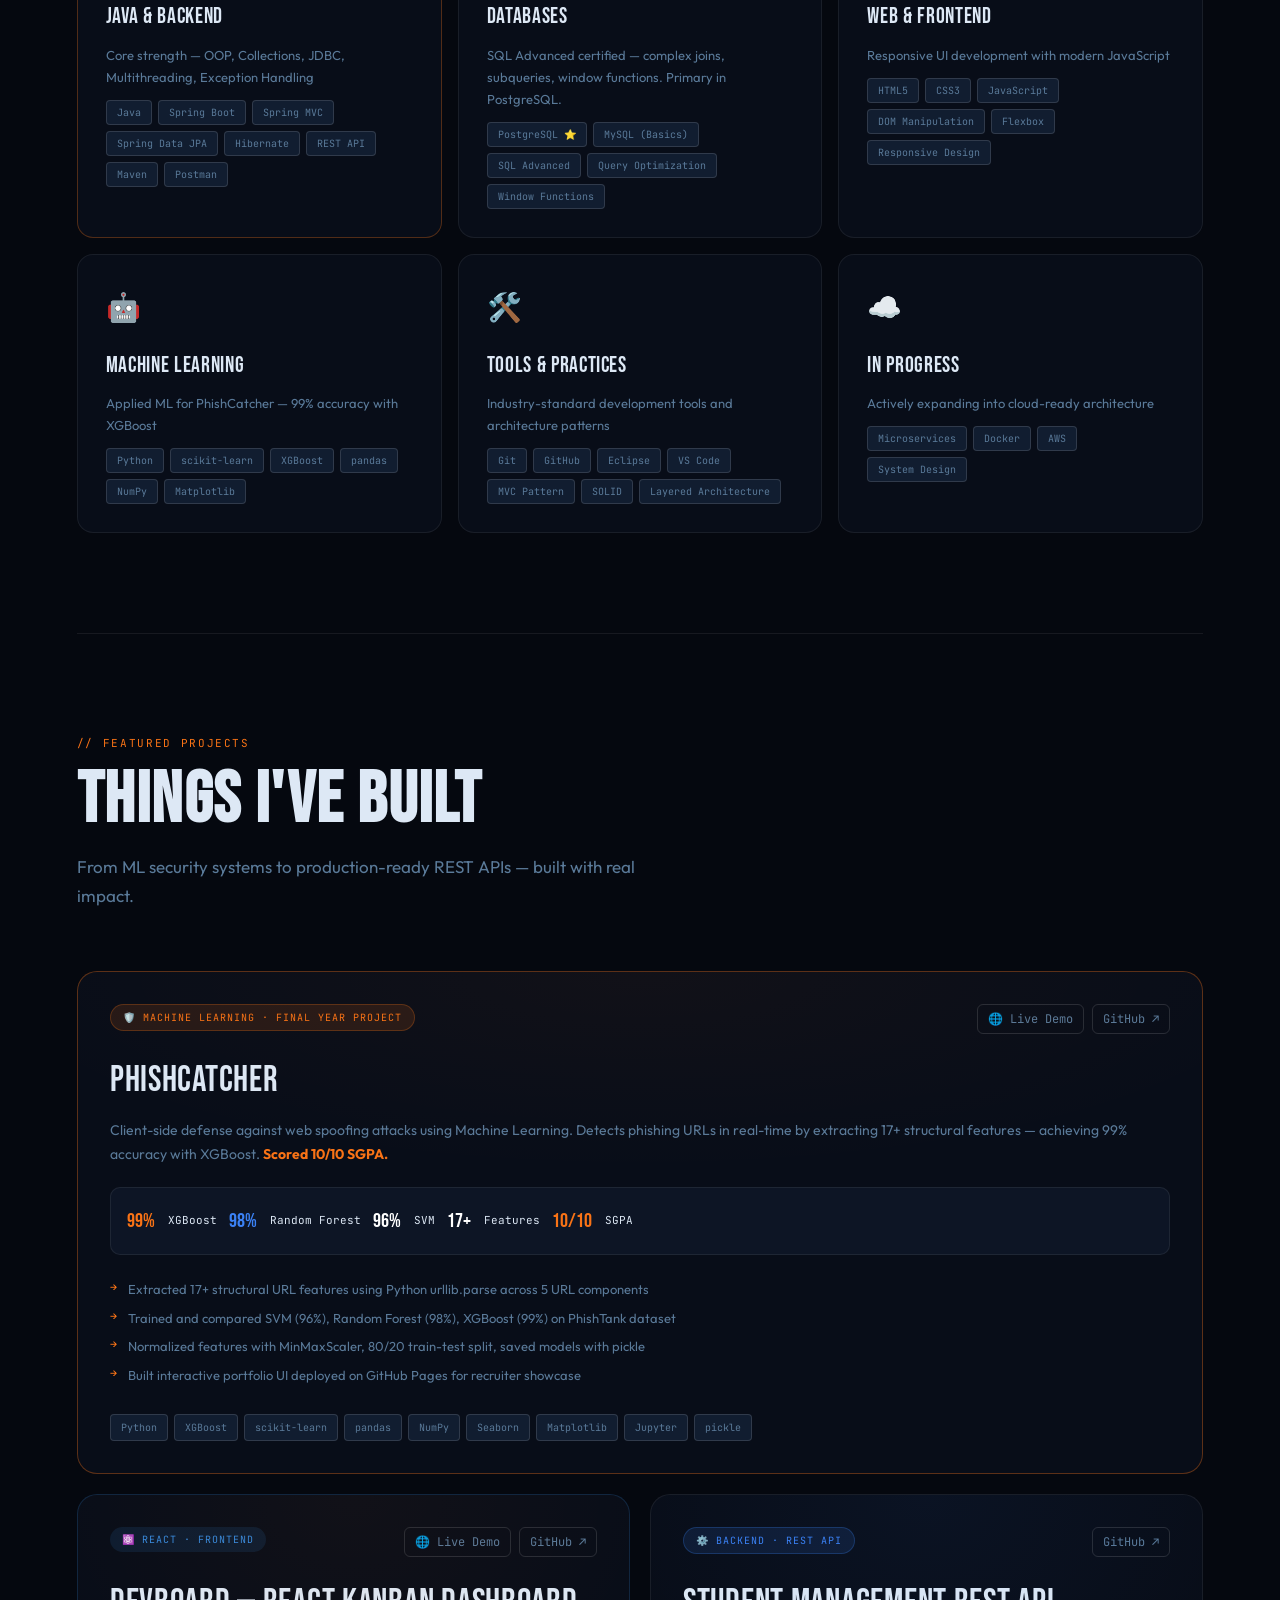
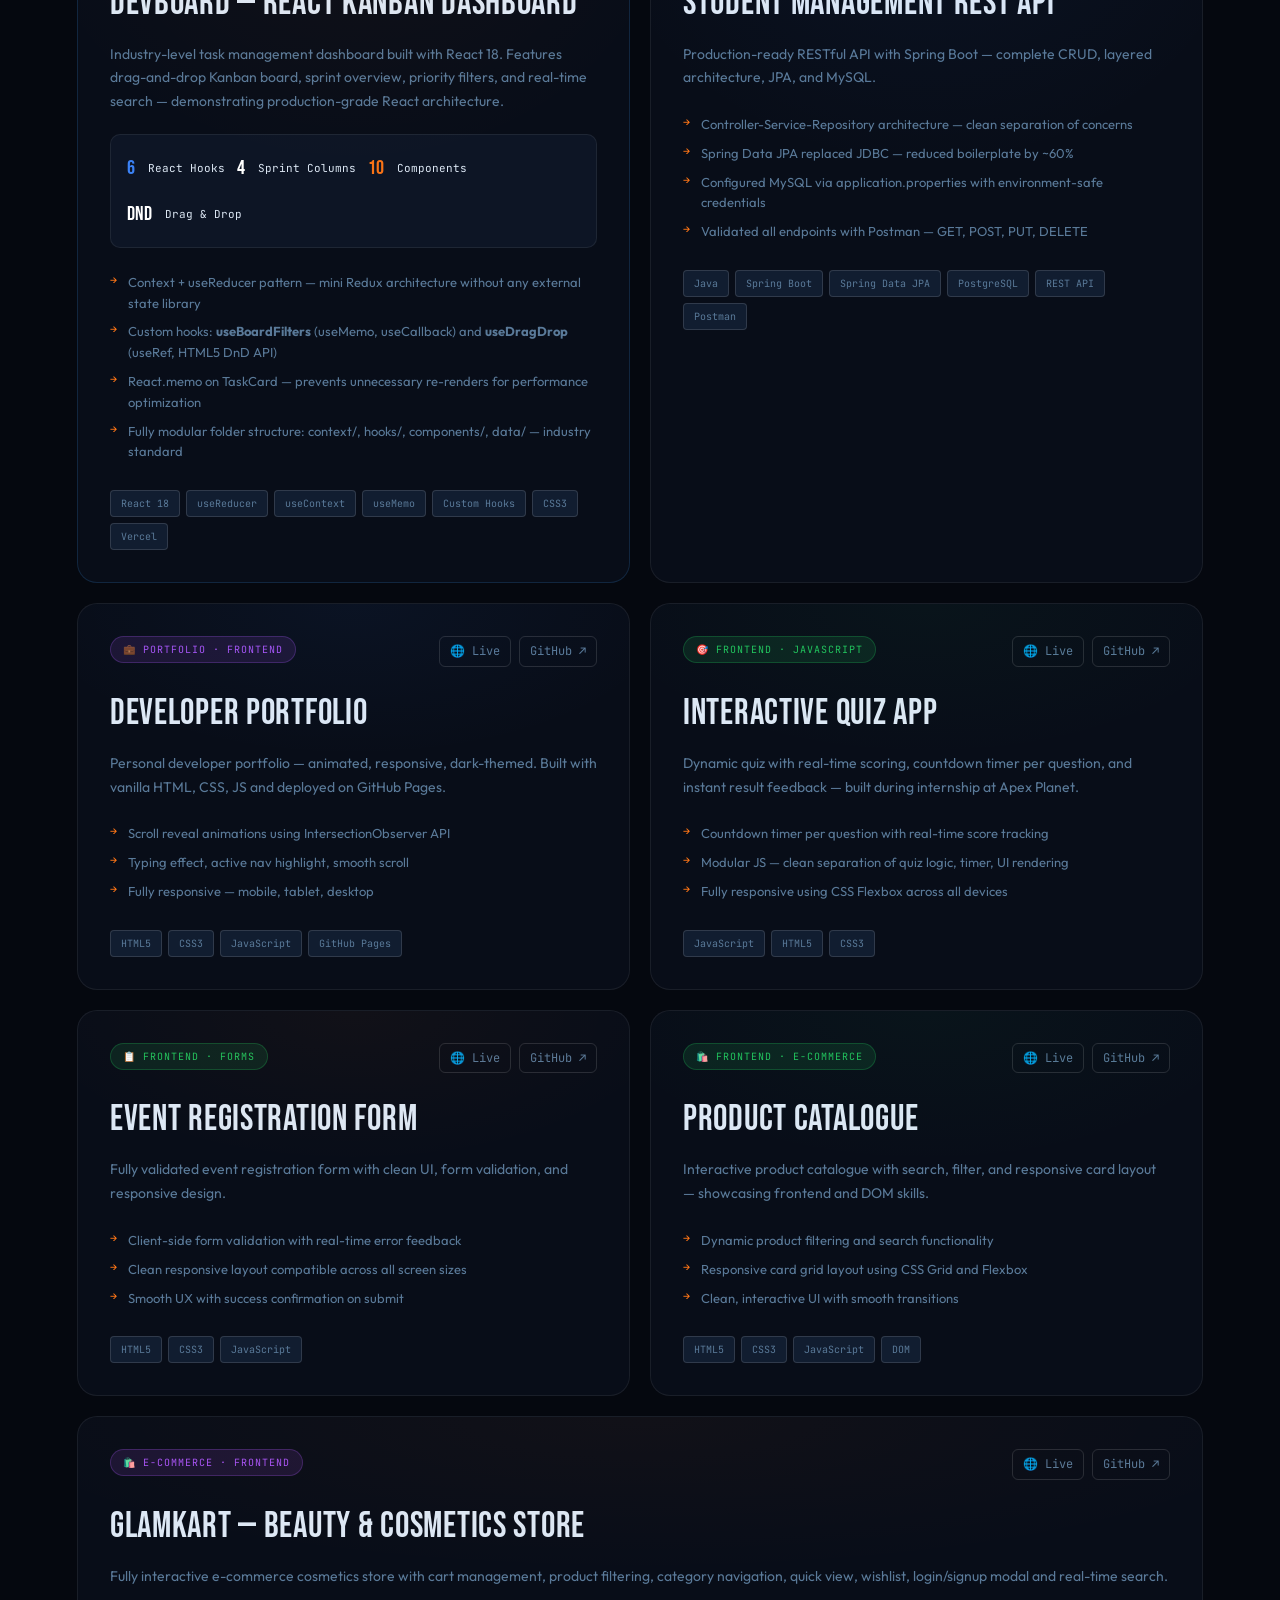
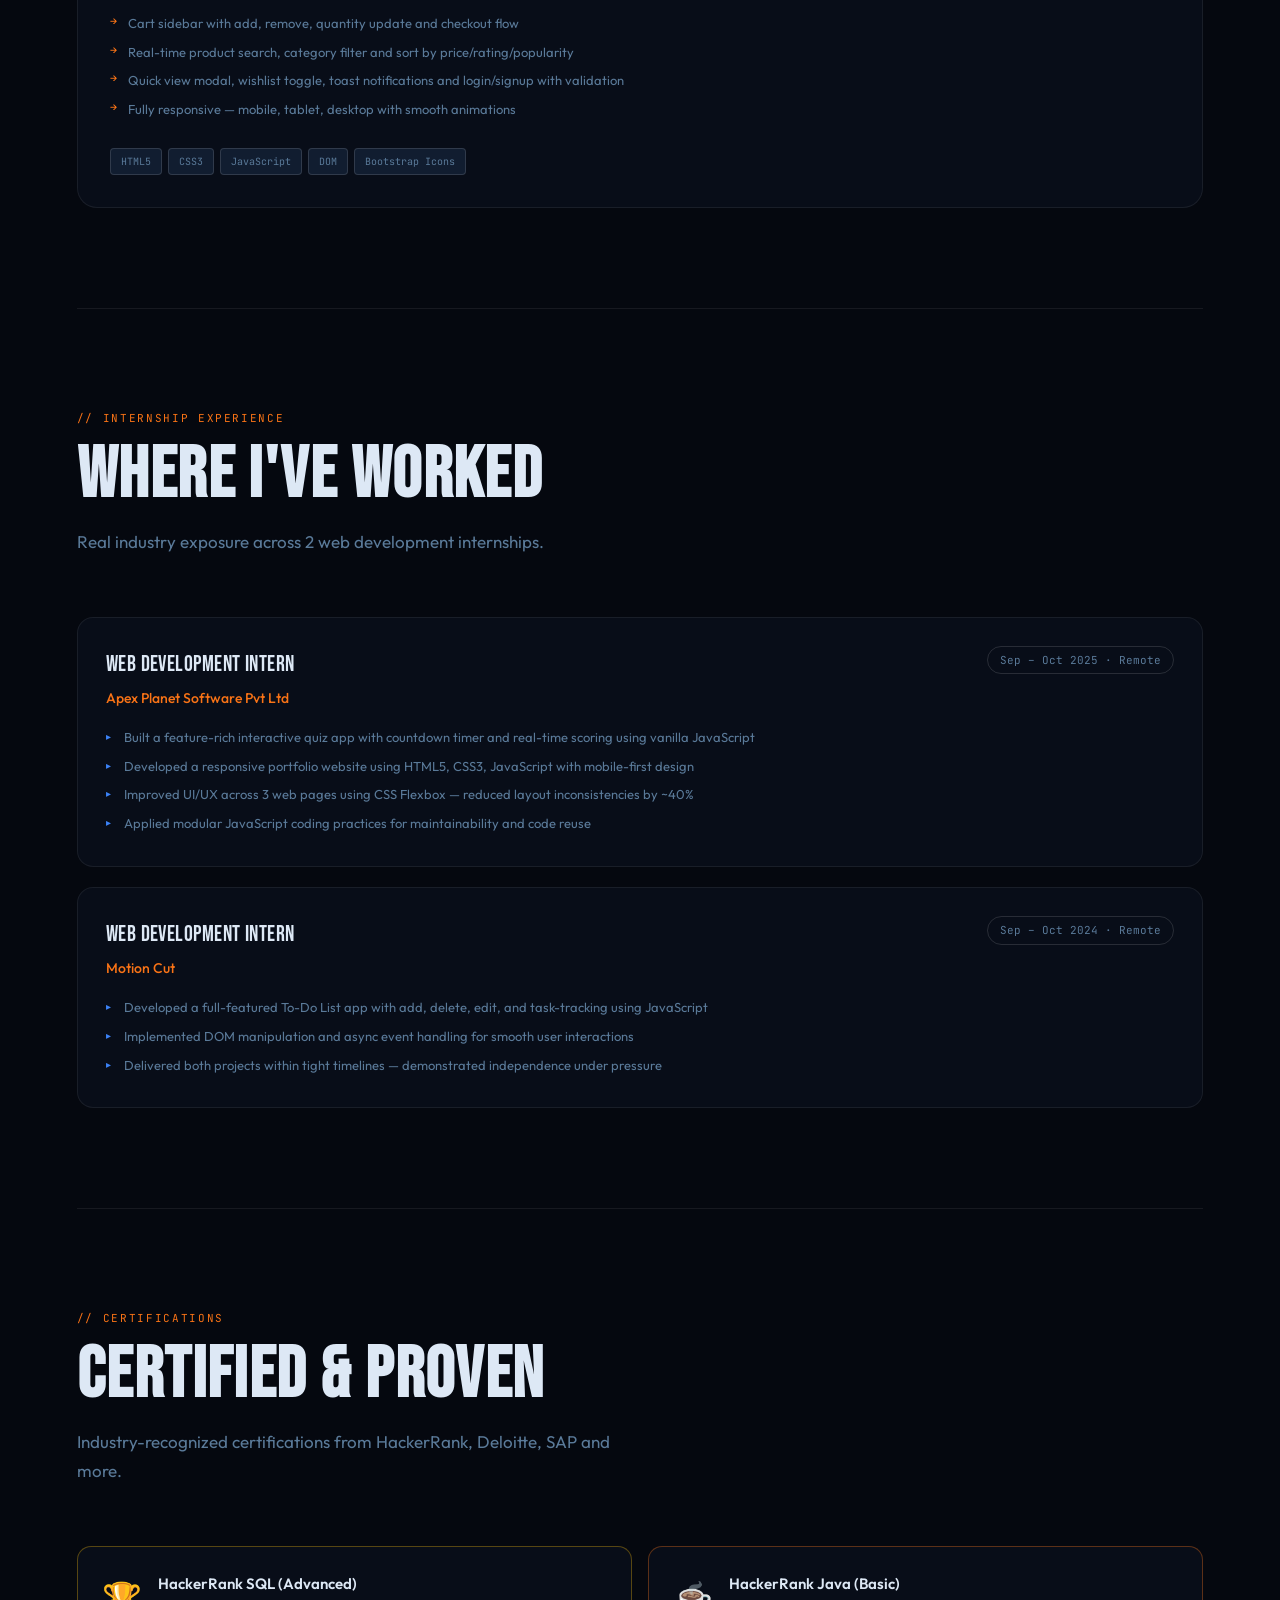
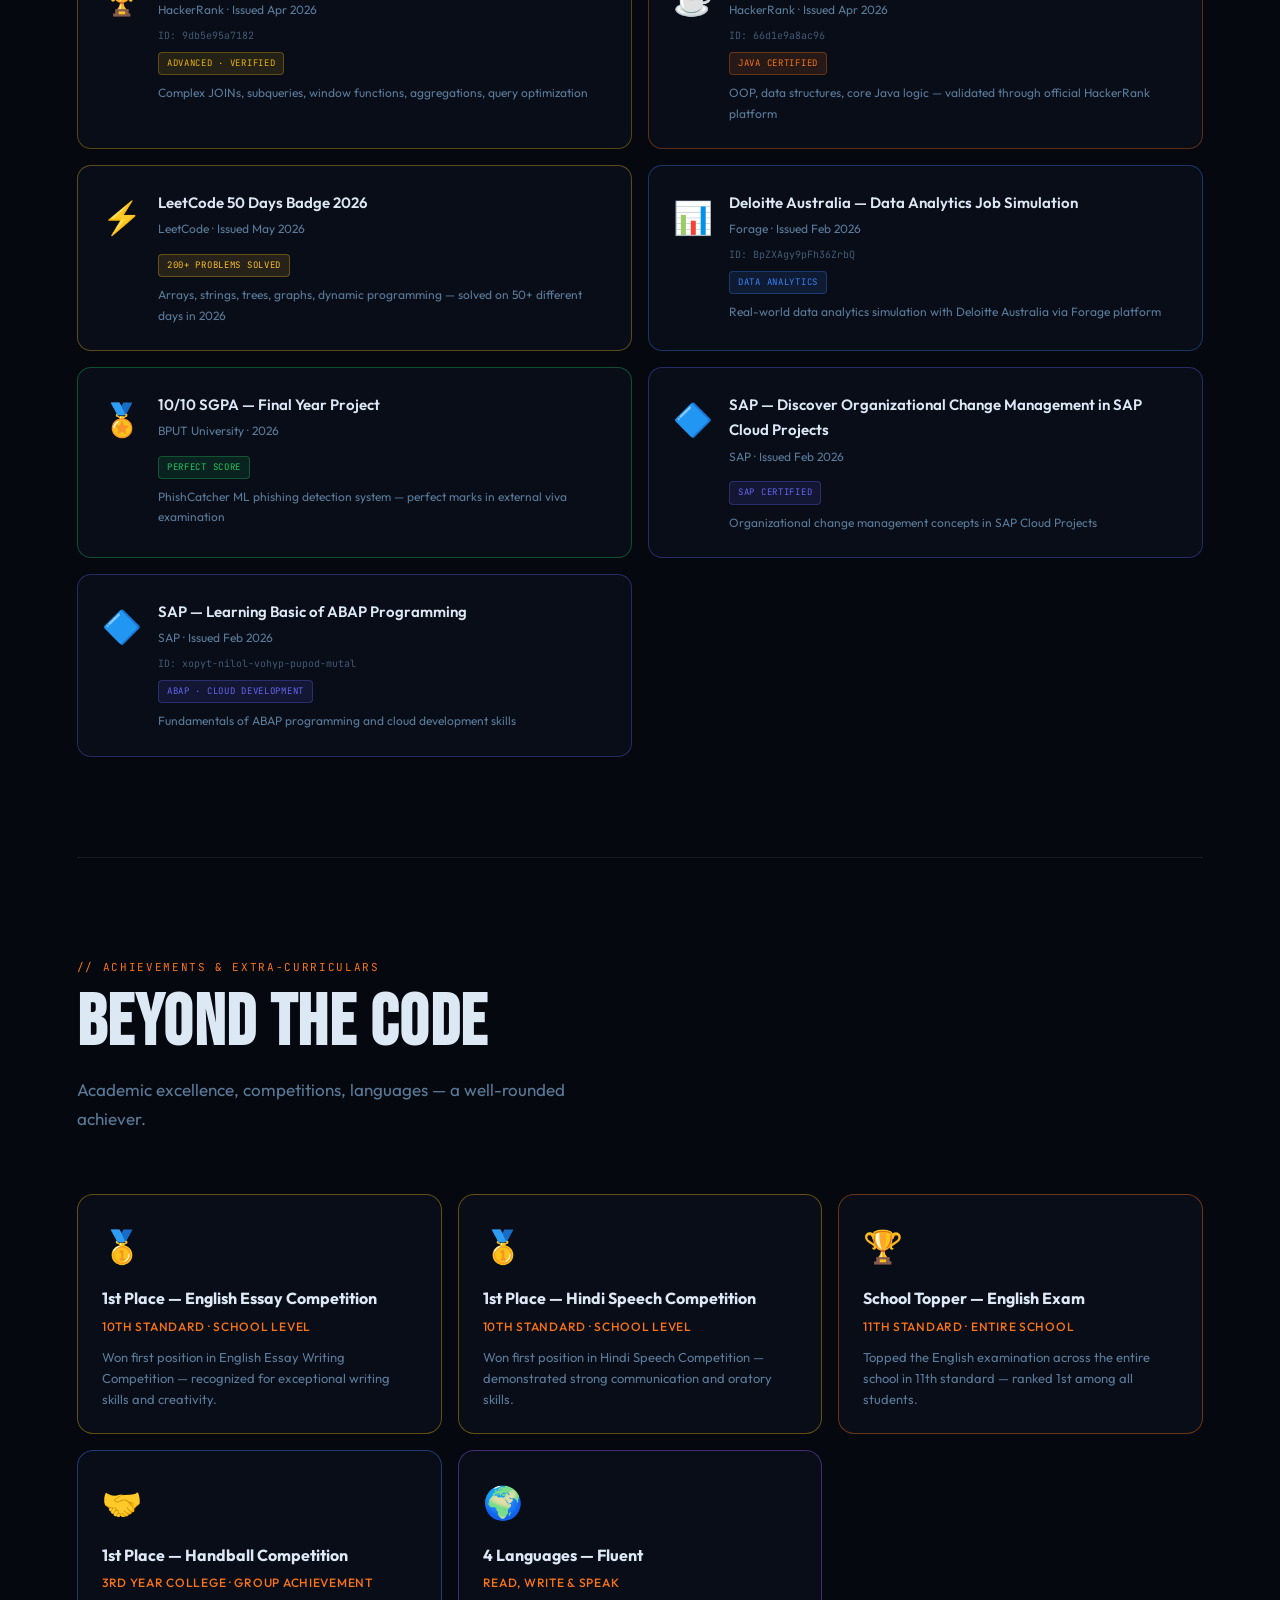
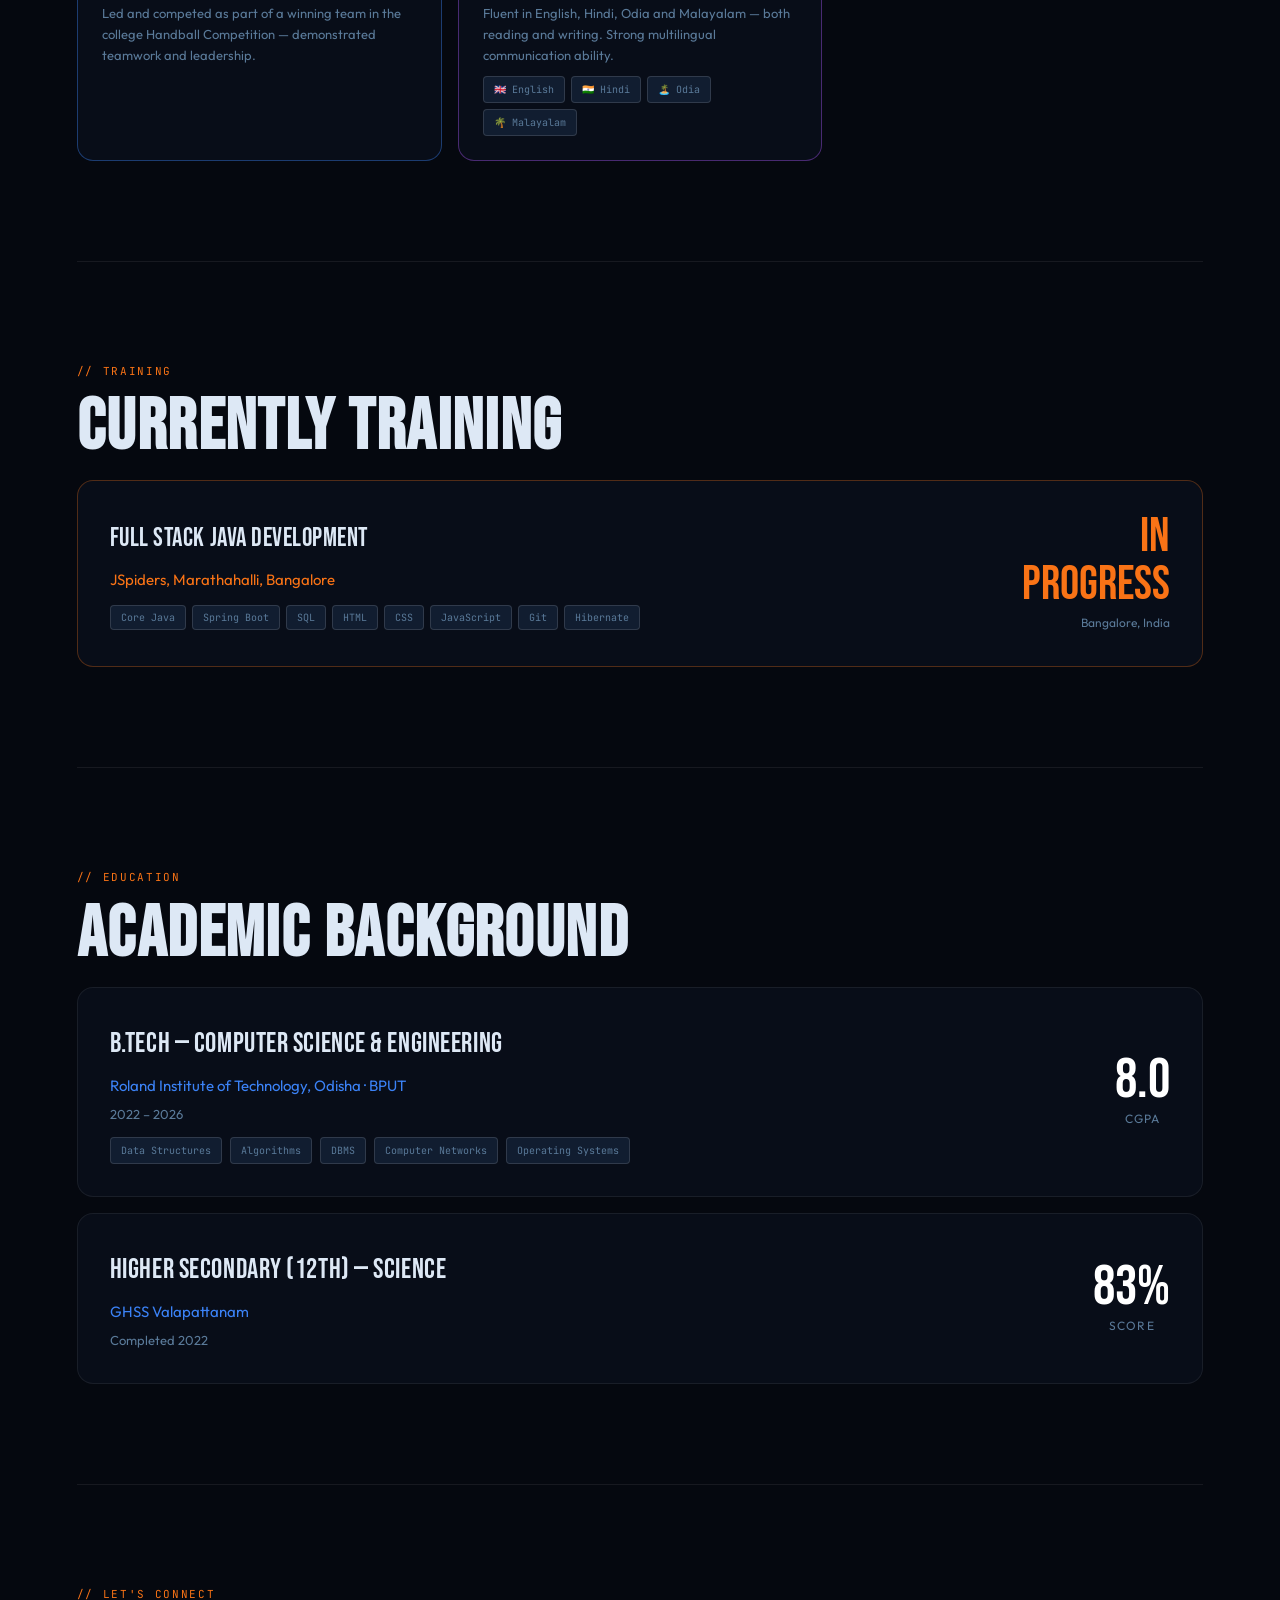
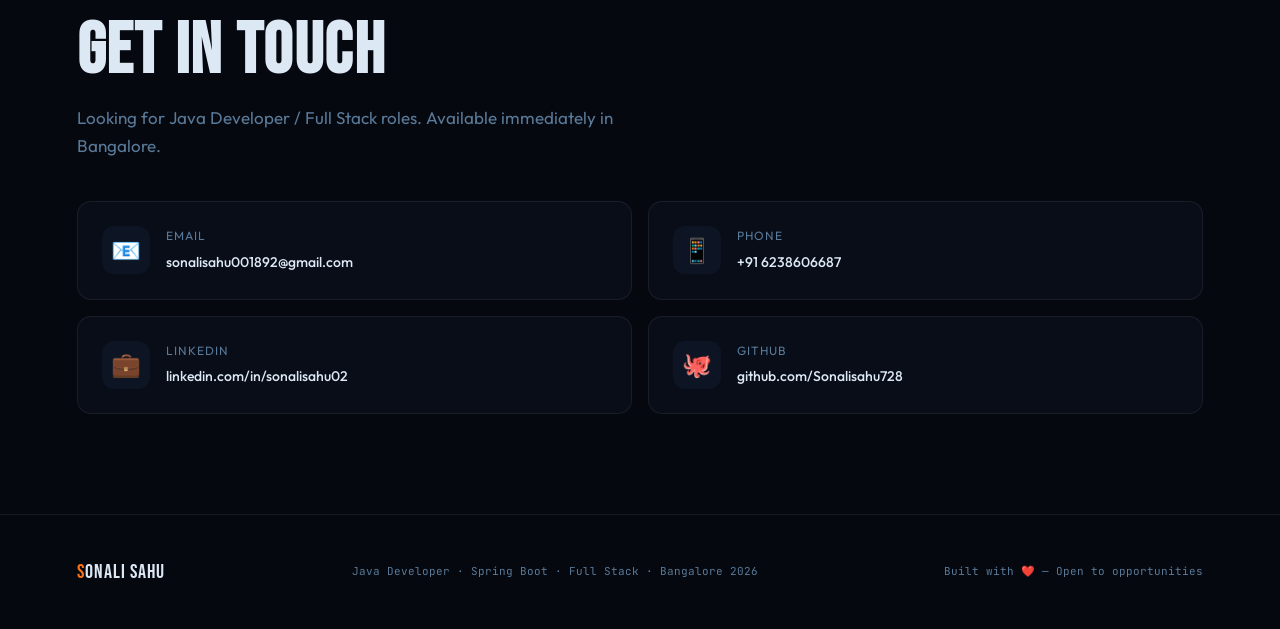
==== commit ed5b0f12: "Add files via upload" ====
--- a/index.html
+++ b/index.html
@@ -54,7 +54,7 @@
         <div class="hstat-label">Internships</div>
       </div>
       <div class="hstat">
-        <div class="hstat-num"><span>8</span>+</div>
+        <div class="hstat-num"><span>9</span>+</div>
         <div class="hstat-label">Projects Built</div>
       </div>
       <div class="hstat">
@@ -177,6 +177,36 @@
       </div>
     </div>
 
+    <!-- DEVBOARD -->
+    <div class="project-card reveal" style="border-color: #378ADD33;">
+      <div class="proj-header">
+        <span class="proj-tag" style="background:rgba(55,138,221,0.12);color:#378ADD;">⚛️ React · Frontend</span>
+        <div class="proj-links">
+          <a href="https://devboard-mocha.vercel.app" class="proj-link" target="_blank">🌐 Live Demo</a>
+          <a href="https://github.com/Sonalisahu728/devboard" class="proj-link" target="_blank">GitHub ↗</a>
+        </div>
+      </div>
+      <div class="proj-name">DevBoard — React Kanban Dashboard</div>
+      <p class="proj-desc">Industry-level task management dashboard built with React 18. Features drag-and-drop Kanban board, sprint overview, priority filters, and real-time search — demonstrating production-grade React architecture.</p>
+      <div class="proj-stats-row">
+        <div class="proj-stat blue"><span class="proj-stat-num">6</span>&nbsp;React Hooks</div>
+        <div class="proj-stat"><span class="proj-stat-num">4</span>&nbsp;Sprint Columns</div>
+        <div class="proj-stat accent"><span class="proj-stat-num">10</span>&nbsp;Components</div>
+        <div class="proj-stat"><span class="proj-stat-num">DnD</span>&nbsp;Drag & Drop</div>
+      </div>
+      <ul class="proj-highlights">
+        <li>Context + useReducer pattern — mini Redux architecture without any external state library</li>
+        <li>Custom hooks: <strong>useBoardFilters</strong> (useMemo, useCallback) and <strong>useDragDrop</strong> (useRef, HTML5 DnD API)</li>
+        <li>React.memo on TaskCard — prevents unnecessary re-renders for performance optimization</li>
+        <li>Fully modular folder structure: context/, hooks/, components/, data/ — industry standard</li>
+      </ul>
+      <div class="proj-stack">
+        <span class="pstack">React 18</span><span class="pstack">useReducer</span><span class="pstack">useContext</span>
+        <span class="pstack">useMemo</span><span class="pstack">Custom Hooks</span><span class="pstack">CSS3</span>
+        <span class="pstack">Vercel</span>
+      </div>
+    </div>
+
     <!-- STUDENT API -->
     <div class="project-card blue reveal">
       <div class="proj-header">
--- a/style.css
+++ b/style.css
@@ -0,0 +1,289 @@
+@import url('https://fonts.googleapis.com/css2?family=Bebas+Neue&family=Outfit:wght@300;400;500;600;700&family=JetBrains+Mono:wght@400;500&display=swap');
+
+*,*::before,*::after{box-sizing:border-box;margin:0;padding:0;}
+
+:root{
+  --bg:#05080f;
+  --bg2:#080d18;
+  --bg3:#0d1525;
+  --bg4:#111d30;
+  --border:rgba(255,255,255,0.07);
+  --border2:rgba(255,255,255,0.13);
+  --text:#dde8f5;
+  --muted:#5a7a99;
+  --accent:#f97316;
+  --accent2:#3b82f6;
+  --green:#22c55e;
+  --head:'Bebas Neue',sans-serif;
+  --body:'Outfit',sans-serif;
+  --mono:'JetBrains Mono',monospace;
+}
+
+html{scroll-behavior:smooth;}
+body{background:var(--bg);color:var(--text);font-family:var(--body);overflow-x:hidden;line-height:1.7;}
+
+/* NOISE OVERLAY */
+body::before{
+  content:'';position:fixed;inset:0;
+  background-image:url("data:image/svg+xml,%3Csvg viewBox='0 0 256 256' xmlns='http://www.w3.org/2000/svg'%3E%3Cfilter id='noise'%3E%3CfeTurbulence type='fractalNoise' baseFrequency='0.9' numOctaves='4' stitchTiles='stitch'/%3E%3C/filter%3E%3Crect width='100%25' height='100%25' filter='url(%23noise)' opacity='0.04'/%3E%3C/svg%3E");
+  pointer-events:none;z-index:0;opacity:0.6;
+}
+
+/* ── NAV ── */
+nav{
+  position:fixed;top:0;left:0;right:0;z-index:100;
+  display:flex;align-items:center;justify-content:space-between;
+  padding:0 6vw;height:68px;
+  background:rgba(5,8,15,0.8);backdrop-filter:blur(20px);
+  border-bottom:1px solid var(--border);
+}
+.nav-logo{font-family:var(--head);font-size:22px;letter-spacing:0.05em;color:var(--text);}
+.nav-logo span{color:var(--accent);}
+.nav-links{display:flex;gap:32px;list-style:none;}
+.nav-links a{font-size:13px;color:var(--muted);text-decoration:none;letter-spacing:0.06em;text-transform:uppercase;transition:color 0.2s;}
+.nav-links a:hover{color:var(--accent);}
+.nav-hire{background:var(--accent);color:#000;padding:8px 20px;border-radius:6px;font-size:13px;font-weight:600;text-decoration:none;letter-spacing:0.04em;transition:all 0.2s;}
+.nav-hire:hover{background:#fb923c;transform:translateY(-1px);}
+
+/* ── HERO ── */
+.hero{
+  min-height:100vh;display:flex;flex-direction:column;
+  justify-content:center;padding:100px 6vw 60px;
+  position:relative;overflow:hidden;
+}
+.hero-bg-grid{
+  position:absolute;inset:0;
+  background-image:linear-gradient(rgba(59,130,246,0.04) 1px,transparent 1px),linear-gradient(90deg,rgba(59,130,246,0.04) 1px,transparent 1px);
+  background-size:60px 60px;
+  mask-image:radial-gradient(ellipse 70% 80% at 50% 50%,black,transparent);
+}
+.hero-orb1{position:absolute;width:700px;height:700px;border-radius:50%;background:radial-gradient(circle,rgba(249,115,22,0.08) 0%,transparent 70%);top:-200px;right:-200px;pointer-events:none;}
+.hero-orb2{position:absolute;width:500px;height:500px;border-radius:50%;background:radial-gradient(circle,rgba(59,130,246,0.06) 0%,transparent 70%);bottom:0;left:-100px;pointer-events:none;}
+
+.hero-content{position:relative;z-index:1;max-width:900px;}
+
+.hero-tag{
+  display:inline-flex;align-items:center;gap:8px;
+  font-family:var(--mono);font-size:11px;letter-spacing:0.15em;text-transform:uppercase;
+  color:var(--accent);border:1px solid rgba(249,115,22,0.3);
+  padding:6px 16px;border-radius:100px;margin-bottom:32px;
+}
+.hero-tag-dot{width:6px;height:6px;border-radius:50%;background:var(--accent);animation:blink 1.5s ease-in-out infinite;}
+@keyframes blink{0%,100%{opacity:1;}50%{opacity:0.2;}}
+
+.hero-name{
+  font-family:var(--head);
+  font-size:clamp(72px,12vw,140px);
+  line-height:0.9;letter-spacing:0.02em;margin-bottom:4px;
+}
+.hero-name .line2{color:var(--accent);}
+
+.hero-title{
+  font-family:var(--mono);font-size:clamp(14px,2vw,18px);
+  color:var(--muted);margin-bottom:28px;letter-spacing:0.04em;
+}
+.hero-title span{color:var(--accent2);}
+
+.hero-desc{
+  font-size:clamp(15px,1.8vw,18px);color:var(--muted);
+  max-width:600px;line-height:1.8;margin-bottom:48px;font-weight:300;
+}
+.hero-desc strong{color:var(--text);font-weight:500;}
+
+.hero-badges{display:flex;flex-wrap:wrap;gap:10px;margin-bottom:48px;}
+.badge{
+  display:inline-flex;align-items:center;gap:6px;
+  font-family:var(--mono);font-size:11px;letter-spacing:0.06em;
+  padding:6px 14px;border-radius:6px;border:1px solid var(--border2);
+  color:var(--muted);background:var(--bg3);
+}
+.badge.hot{border-color:rgba(249,115,22,0.4);color:var(--accent);}
+.badge.blue{border-color:rgba(59,130,246,0.4);color:var(--accent2);}
+.badge.green{border-color:rgba(34,197,94,0.4);color:var(--green);}
+
+.hero-cta{display:flex;gap:16px;flex-wrap:wrap;}
+.btn-main{display:inline-flex;align-items:center;gap:8px;padding:14px 32px;background:var(--accent);color:#000;border-radius:8px;font-weight:700;font-size:15px;text-decoration:none;transition:all 0.2s;letter-spacing:0.02em;}
+.btn-main:hover{background:#fb923c;transform:translateY(-2px);}
+.btn-ghost{display:inline-flex;align-items:center;gap:8px;padding:14px 32px;background:transparent;color:var(--text);border:1px solid var(--border2);border-radius:8px;font-weight:500;font-size:15px;text-decoration:none;transition:all 0.2s;}
+.btn-ghost:hover{border-color:var(--accent);color:var(--accent);}
+
+.hero-stats{
+  display:flex;gap:0;margin-top:80px;padding-top:40px;
+  border-top:1px solid var(--border);
+}
+.hstat{padding-right:48px;margin-right:48px;border-right:1px solid var(--border);}
+.hstat:last-child{border-right:none;}
+.hstat-num{font-family:var(--head);font-size:52px;line-height:1;color:#fff;}
+.hstat-num span{color:var(--accent);}
+.hstat-label{font-size:12px;color:var(--muted);text-transform:uppercase;letter-spacing:0.1em;margin-top:4px;}
+
+/* ── SECTIONS ── */
+.section{padding:100px 6vw;position:relative;z-index:1;}
+.section-tag{font-family:var(--mono);font-size:11px;letter-spacing:0.15em;text-transform:uppercase;color:var(--accent);margin-bottom:12px;}
+.section-title{font-family:var(--head);font-size:clamp(40px,6vw,72px);line-height:1;letter-spacing:0.02em;margin-bottom:16px;}
+.section-sub{color:var(--muted);font-size:17px;max-width:560px;margin-bottom:60px;}
+hr.div{border:none;border-top:1px solid var(--border);margin:0 6vw;}
+
+/* ── SKILLS ── */
+.skills-grid{display:grid;grid-template-columns:repeat(3,1fr);gap:16px;}
+.skill-card{background:var(--bg2);border:1px solid var(--border);border-radius:16px;padding:28px;transition:border-color 0.2s,transform 0.2s;}
+.skill-card:hover{border-color:var(--border2);transform:translateY(-3px);}
+.skill-card.featured{border-color:rgba(249,115,22,0.3);}
+.skill-icon{font-size:28px;margin-bottom:16px;display:block;}
+.skill-name{font-family:var(--head);font-size:22px;margin-bottom:8px;letter-spacing:0.03em;}
+.skill-desc{font-size:13px;color:var(--muted);margin-bottom:12px;}
+.skill-tags{display:flex;flex-wrap:wrap;gap:6px;margin-top:12px;}
+.stag{font-family:var(--mono);font-size:10px;padding:3px 10px;border-radius:4px;background:var(--bg4);border:1px solid var(--border2);color:var(--muted);}
+
+/* ── PROJECTS ── */
+.projects-grid{display:grid;grid-template-columns:repeat(2,1fr);gap:20px;}
+.project-card{background:var(--bg2);border:1px solid var(--border);border-radius:20px;padding:32px;position:relative;overflow:hidden;transition:border-color 0.2s,transform 0.2s;}
+.project-card:hover{border-color:var(--border2);transform:translateY(-4px);}
+.project-card.featured{border-color:rgba(249,115,22,0.35);grid-column:span 2;}
+.project-card::before{content:'';position:absolute;inset:0;background:radial-gradient(ellipse 60% 40% at 50% 0%,rgba(249,115,22,0.04),transparent);pointer-events:none;}
+.project-card.blue::before{background:radial-gradient(ellipse 60% 40% at 50% 0%,rgba(59,130,246,0.05),transparent);}
+.project-card.green::before{background:radial-gradient(ellipse 60% 40% at 50% 0%,rgba(34,197,94,0.04),transparent);}
+.project-card.wide{grid-column:span 2;}
+
+.proj-header{display:flex;align-items:flex-start;justify-content:space-between;margin-bottom:16px;gap:16px;}
+.proj-tag{font-family:var(--mono);font-size:10px;letter-spacing:0.1em;text-transform:uppercase;padding:4px 12px;border-radius:100px;}
+.proj-tag.ml{background:rgba(249,115,22,0.12);color:var(--accent);border:1px solid rgba(249,115,22,0.25);}
+.proj-tag.backend{background:rgba(59,130,246,0.12);color:var(--accent2);border:1px solid rgba(59,130,246,0.25);}
+.proj-tag.frontend{background:rgba(34,197,94,0.12);color:var(--green);border:1px solid rgba(34,197,94,0.25);}
+.proj-tag.fullstack{background:rgba(168,85,247,0.12);color:#a855f7;border:1px solid rgba(168,85,247,0.25);}
+
+.proj-links{display:flex;gap:8px;}
+.proj-link{display:flex;align-items:center;gap:4px;font-size:12px;font-family:var(--mono);color:var(--muted);text-decoration:none;padding:4px 10px;border:1px solid var(--border2);border-radius:6px;transition:all 0.15s;}
+.proj-link:hover{border-color:var(--accent);color:var(--accent);}
+
+.proj-name{font-family:var(--head);font-size:clamp(24px,3vw,36px);letter-spacing:0.02em;margin-bottom:8px;}
+.proj-desc{font-size:14px;color:var(--muted);line-height:1.7;margin-bottom:20px;}
+
+.proj-highlights{list-style:none;margin-bottom:24px;}
+.proj-highlights li{font-size:13px;color:var(--muted);padding:4px 0 4px 18px;position:relative;line-height:1.6;}
+.proj-highlights li::before{content:'→';position:absolute;left:0;color:var(--accent);font-size:11px;}
+
+.proj-stack{display:flex;flex-wrap:wrap;gap:6px;}
+.pstack{font-family:var(--mono);font-size:10px;padding:4px 10px;border-radius:4px;background:var(--bg4);border:1px solid var(--border2);color:var(--muted);}
+
+.proj-stats-row{display:flex;flex-wrap:wrap;gap:12px;margin-bottom:20px;padding:16px;background:var(--bg3);border-radius:10px;border:1px solid var(--border);}
+.proj-stat{display:inline-flex;align-items:center;gap:6px;font-family:var(--mono);font-size:11px;}
+.proj-stat-num{font-size:20px;font-family:var(--head);color:#fff;}
+.proj-stat.accent .proj-stat-num{color:var(--accent);}
+.proj-stat.blue .proj-stat-num{color:var(--accent2);}
+
+/* ── EXPERIENCE ── */
+.exp-list{display:flex;flex-direction:column;gap:20px;}
+.exp-card{background:var(--bg2);border:1px solid var(--border);border-radius:16px;padding:28px;display:grid;grid-template-columns:1fr auto;gap:16px;transition:border-color 0.2s;}
+.exp-card:hover{border-color:var(--border2);}
+.exp-role{font-family:var(--head);font-size:22px;letter-spacing:0.02em;margin-bottom:4px;}
+.exp-company{font-size:14px;color:var(--accent);font-weight:500;margin-bottom:12px;}
+.exp-period{font-family:var(--mono);font-size:11px;color:var(--muted);padding:4px 12px;border:1px solid var(--border2);border-radius:100px;white-space:nowrap;height:fit-content;}
+.exp-points{list-style:none;}
+.exp-points li{font-size:13px;color:var(--muted);padding:4px 0 4px 18px;position:relative;line-height:1.6;}
+.exp-points li::before{content:'▸';position:absolute;left:0;color:var(--accent2);font-size:10px;top:6px;}
+
+/* ── CERTIFICATIONS ── */
+.certs-grid{display:grid;grid-template-columns:repeat(2,1fr);gap:16px;}
+.cert-card{background:var(--bg2);border:1px solid var(--border);border-radius:14px;padding:24px;display:flex;align-items:flex-start;gap:16px;transition:border-color 0.2s,transform 0.2s;}
+.cert-card:hover{border-color:var(--border2);transform:translateY(-2px);}
+.cert-card.gold{border-color:rgba(234,179,8,0.35);}
+.cert-card.orange{border-color:rgba(249,115,22,0.35);}
+.cert-card.green{border-color:rgba(34,197,94,0.35);}
+.cert-card.yellow{border-color:rgba(251,191,36,0.35);}
+.cert-icon{font-size:32px;flex-shrink:0;}
+.cert-name{font-size:15px;font-weight:600;margin-bottom:4px;color:var(--text);}
+.cert-issuer{font-size:12px;color:var(--muted);margin-bottom:6px;}
+.cert-id{font-family:var(--mono);font-size:10px;color:var(--muted);opacity:0.7;}
+.cert-desc{font-size:12px;color:var(--muted);margin-top:8px;}
+.cert-badge{display:inline-block;font-family:var(--mono);font-size:9px;letter-spacing:0.08em;text-transform:uppercase;padding:3px 8px;border-radius:4px;margin-top:8px;}
+.cert-badge.gold{background:rgba(234,179,8,0.12);color:#eab308;border:1px solid rgba(234,179,8,0.3);}
+.cert-badge.orange{background:rgba(249,115,22,0.12);color:var(--accent);border:1px solid rgba(249,115,22,0.3);}
+.cert-badge.blue{background:rgba(59,130,246,0.12);color:var(--accent2);border:1px solid rgba(59,130,246,0.3);}
+.cert-badge.green{background:rgba(34,197,94,0.12);color:var(--green);border:1px solid rgba(34,197,94,0.3);}
+.cert-badge.yellow{background:rgba(251,191,36,0.12);color:#fbbf24;border:1px solid rgba(251,191,36,0.3);}
+
+/* ── EDUCATION ── */
+.edu-card{background:var(--bg2);border:1px solid var(--border);border-radius:16px;padding:32px;display:flex;justify-content:space-between;align-items:center;flex-wrap:wrap;gap:20px;}
+.edu-degree{font-family:var(--head);font-size:28px;letter-spacing:0.02em;margin-bottom:6px;}
+.edu-school{font-size:15px;color:var(--accent2);margin-bottom:4px;}
+.edu-period{font-size:13px;color:var(--muted);}
+.edu-tags{display:flex;gap:8px;flex-wrap:wrap;margin-top:12px;}
+.edu-cgpa{text-align:right;}
+.edu-cgpa-num{font-family:var(--head);font-size:56px;line-height:1;color:#fff;}
+.edu-cgpa-label{font-size:12px;color:var(--muted);text-align:center;text-transform:uppercase;letter-spacing:0.1em;}
+
+/* ── TRAINING ── */
+.training-card{background:var(--bg2);border:1px solid rgba(249,115,22,0.3);border-radius:16px;padding:32px;display:flex;justify-content:space-between;align-items:center;flex-wrap:wrap;gap:20px;}
+.training-name{font-family:var(--head);font-size:26px;letter-spacing:0.02em;margin-bottom:6px;}
+.training-org{font-size:15px;color:var(--accent);margin-bottom:12px;}
+.training-status{text-align:right;}
+.training-status-text{font-family:var(--head);font-size:48px;color:var(--accent);line-height:1;}
+.training-location{font-size:12px;color:var(--muted);margin-top:4px;}
+
+/* ── CONTACT ── */
+.contact-grid{display:grid;grid-template-columns:repeat(2,1fr);gap:16px;}
+.contact-card{background:var(--bg2);border:1px solid var(--border);border-radius:14px;padding:24px;display:flex;align-items:center;gap:16px;text-decoration:none;transition:all 0.2s;}
+.contact-card:hover{border-color:var(--accent);transform:translateY(-2px);}
+.contact-icon{font-size:24px;width:48px;height:48px;border-radius:12px;display:flex;align-items:center;justify-content:center;background:var(--bg3);flex-shrink:0;}
+.contact-label{font-size:12px;color:var(--muted);text-transform:uppercase;letter-spacing:0.08em;margin-bottom:4px;}
+.contact-value{font-size:14px;color:var(--text);font-weight:500;}
+
+/* ── FOOTER ── */
+footer{border-top:1px solid var(--border);padding:40px 6vw;display:flex;justify-content:space-between;align-items:center;flex-wrap:wrap;gap:16px;position:relative;z-index:1;}
+.footer-brand{font-family:var(--head);font-size:20px;letter-spacing:0.05em;}
+.footer-brand span{color:var(--accent);}
+.footer-meta{font-family:var(--mono);font-size:11px;color:var(--muted);}
+
+/* ── ACHIEVEMENTS ── */
+.achievements-grid{display:grid;grid-template-columns:repeat(3,1fr);gap:16px;}
+@media(max-width:900px){.achievements-grid{grid-template-columns:repeat(2,1fr);}}
+@media(max-width:540px){.achievements-grid{grid-template-columns:1fr;}}
+
+.achievement-card{
+  background:var(--bg2);border:1px solid var(--border);border-radius:16px;
+  padding:24px;transition:border-color 0.2s,transform 0.2s;
+}
+.achievement-card:hover{transform:translateY(-3px);}
+.ach-icon{font-size:32px;margin-bottom:12px;display:block;}
+.ach-title{font-size:16px;font-weight:700;margin-bottom:4px;color:var(--text);}
+.ach-org{font-size:12px;color:var(--accent);font-weight:500;margin-bottom:10px;text-transform:uppercase;letter-spacing:0.06em;}
+.ach-desc{font-size:13px;color:var(--muted);line-height:1.6;}
+
+/* ── SCROLL REVEAL ── */
+.reveal{opacity:0;transform:translateY(28px);transition:opacity 0.6s ease,transform 0.6s ease;}
+.reveal.visible{opacity:1;transform:translateY(0);}
+
+/* ── ANIMATIONS ── */
+@keyframes fadeUp{from{opacity:0;transform:translateY(24px);}to{opacity:1;transform:translateY(0);}}
+.hero-content > *{animation:fadeUp 0.6s ease both;}
+.hero-tag{animation-delay:0.1s;}
+.hero-name{animation-delay:0.2s;}
+.hero-title{animation-delay:0.3s;}
+.hero-desc{animation-delay:0.35s;}
+.hero-badges{animation-delay:0.4s;}
+.hero-cta{animation-delay:0.45s;}
+.hero-stats{animation-delay:0.5s;}
+
+/* ── RESPONSIVE ── */
+@media(max-width:900px){
+  .skills-grid{grid-template-columns:repeat(2,1fr);}
+}
+@media(max-width:800px){
+  .projects-grid{grid-template-columns:1fr;}
+  .project-card.featured,.project-card.wide{grid-column:span 1;}
+}
+@media(max-width:700px){
+  .certs-grid{grid-template-columns:1fr;}
+}
+@media(max-width:640px){
+  .nav-links{display:none;}
+  .hero-stats{flex-wrap:wrap;}
+  .hstat{padding-right:24px;margin-right:24px;}
+  .proj-header{flex-direction:column;}
+  .exp-card{grid-template-columns:1fr;}
+  .contact-grid{grid-template-columns:1fr;}
+}
+@media(max-width:540px){
+  .skills-grid{grid-template-columns:1fr;}
+}
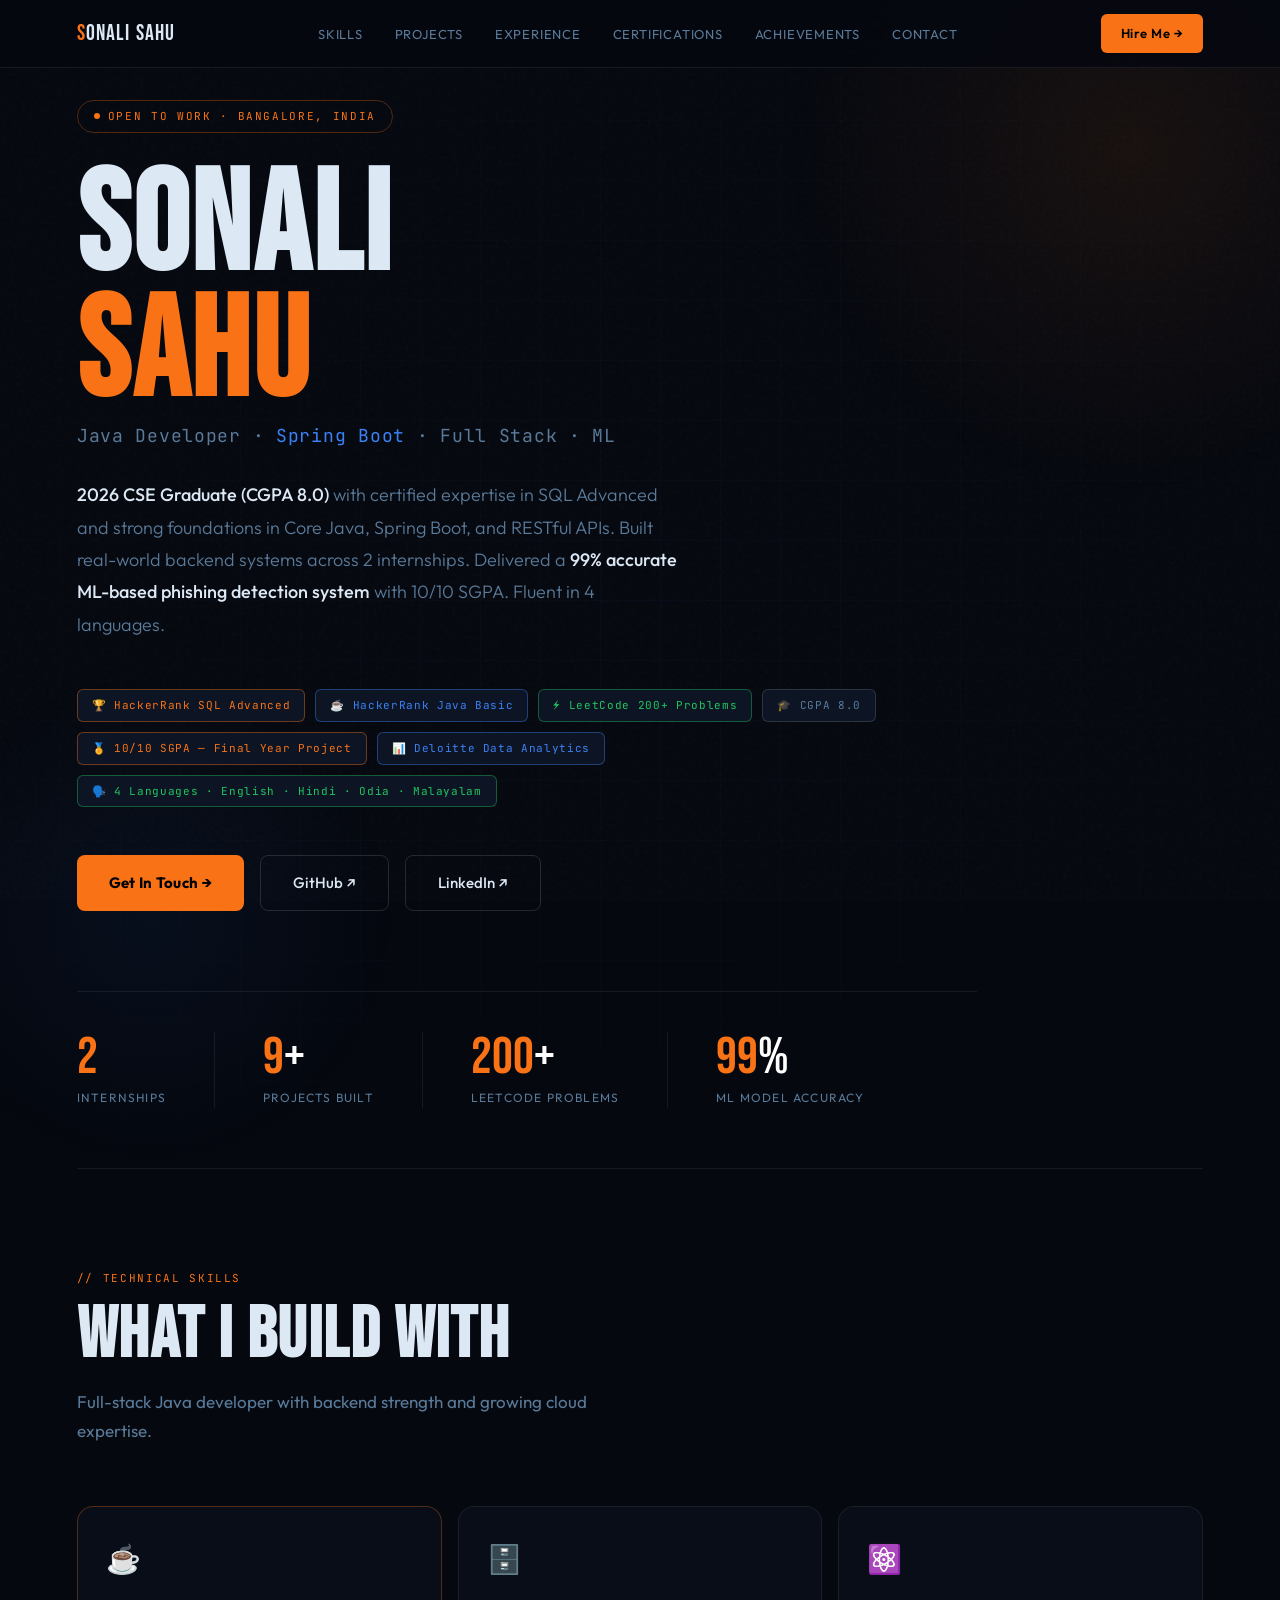
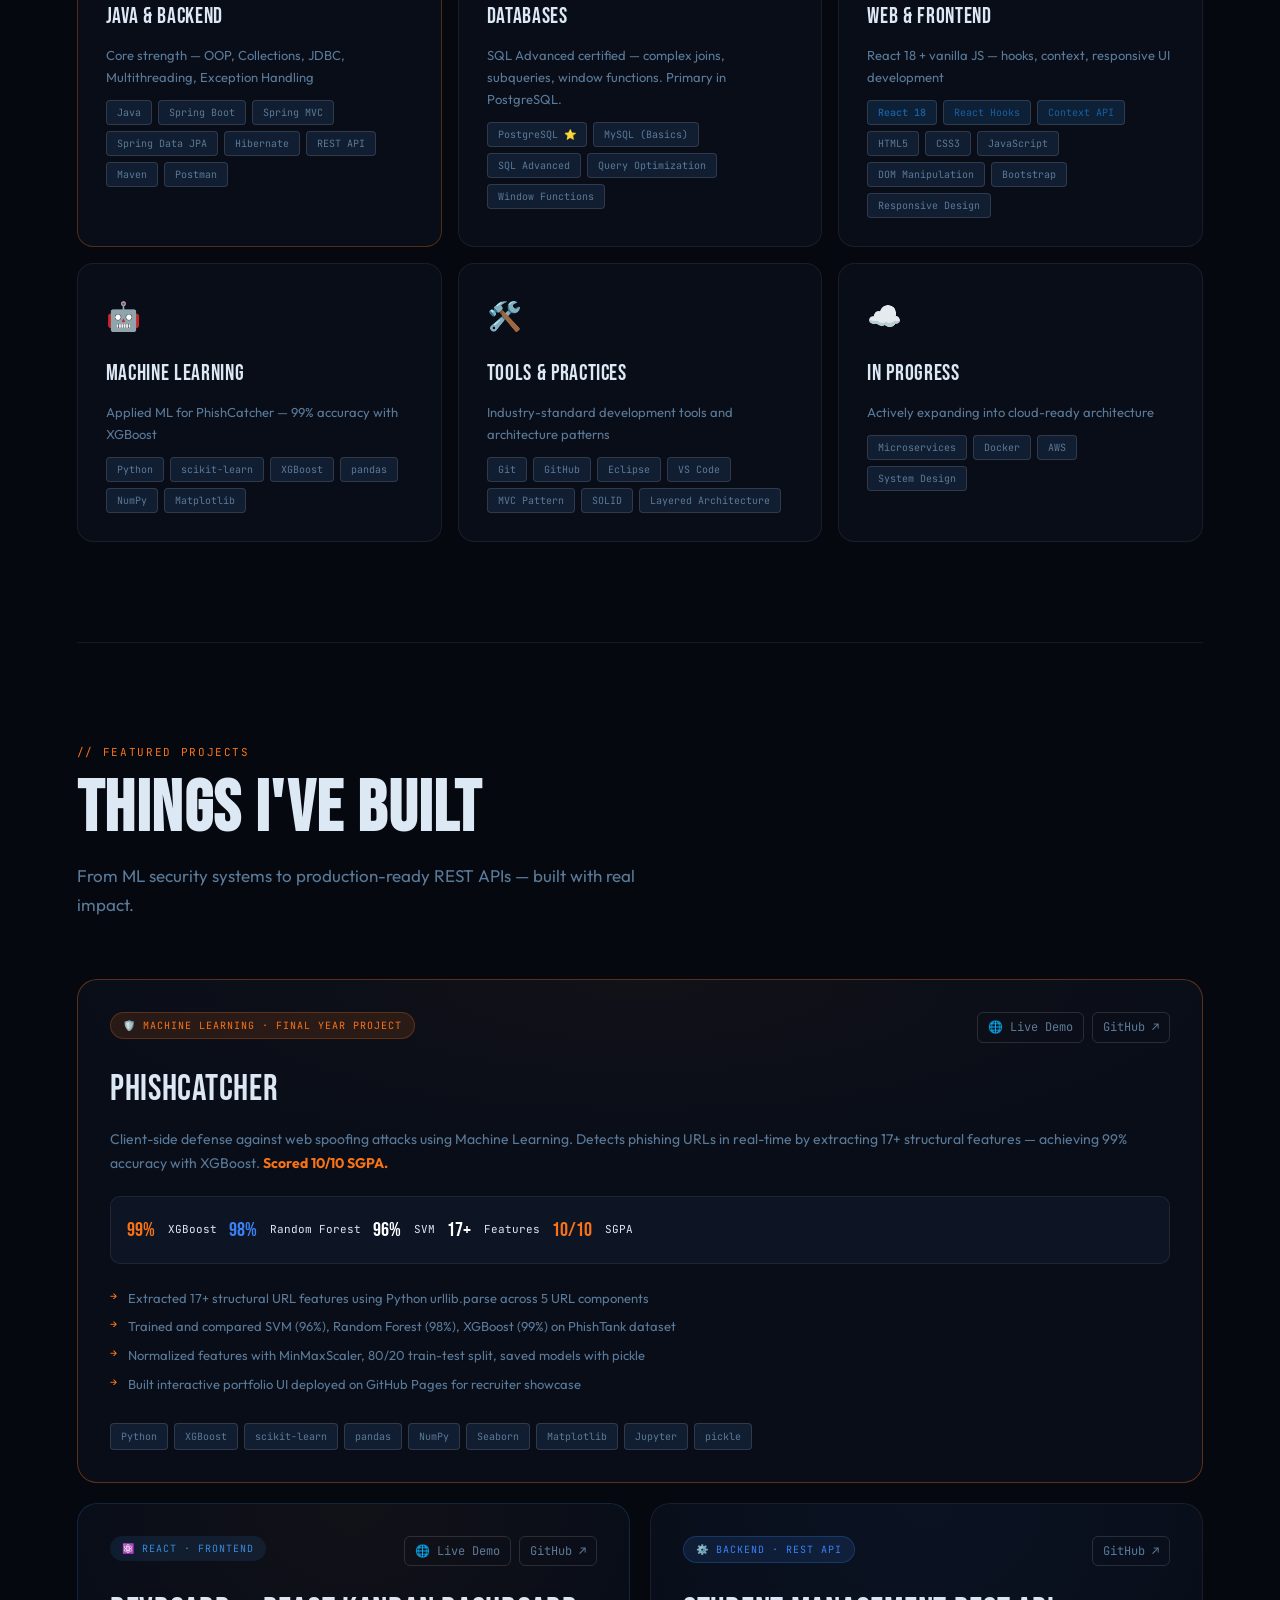
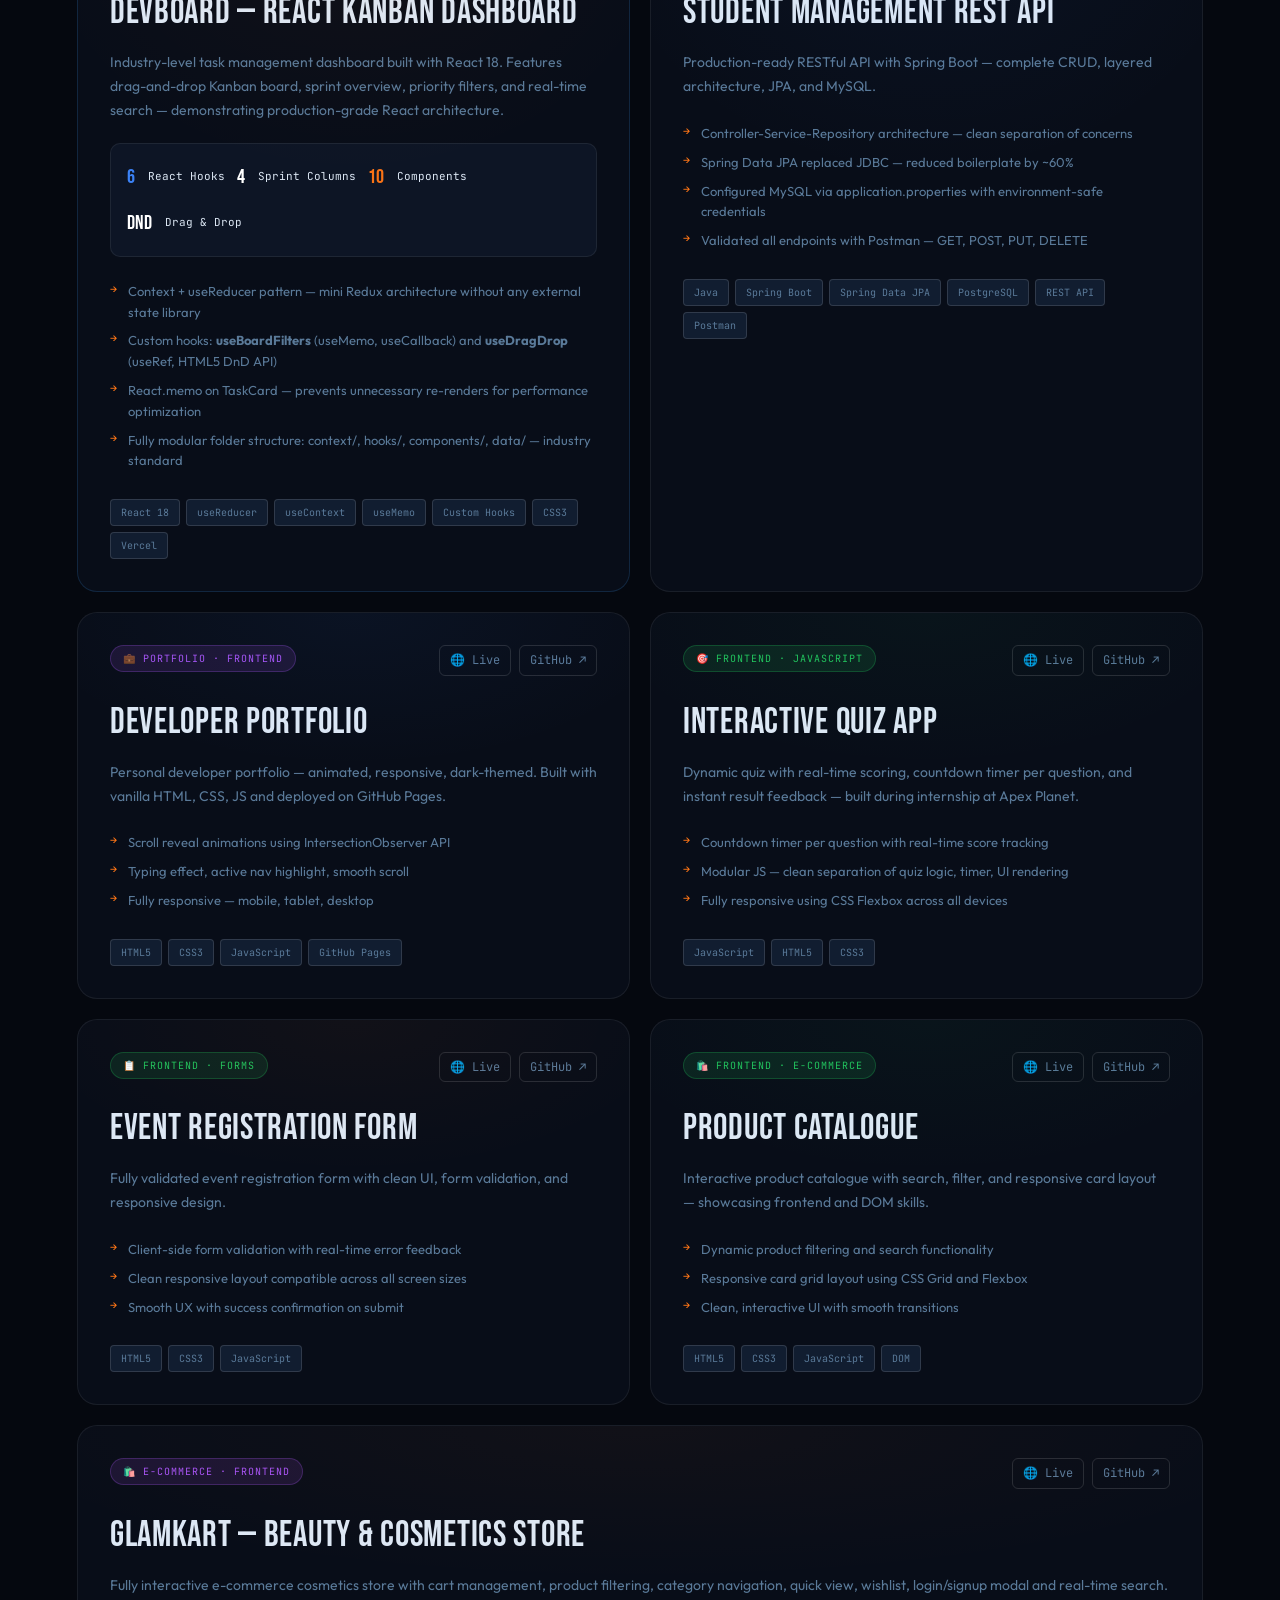
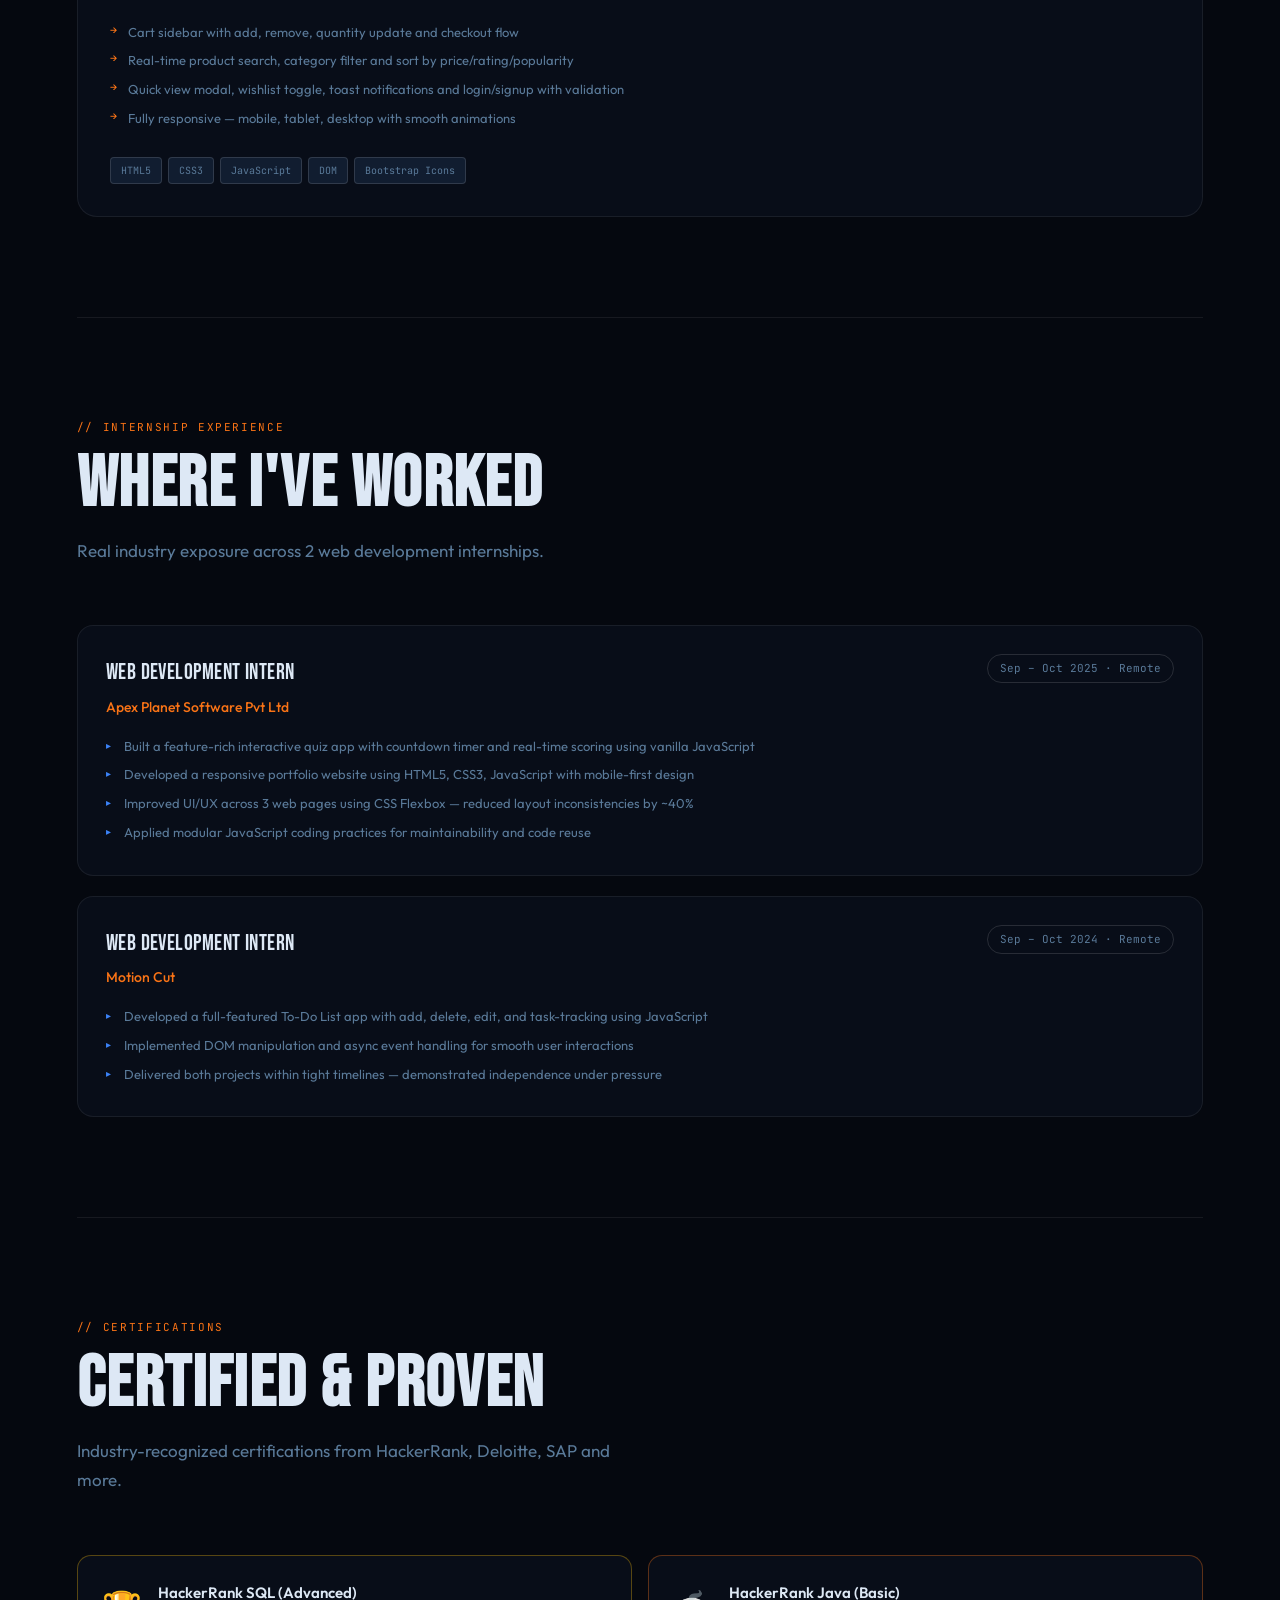
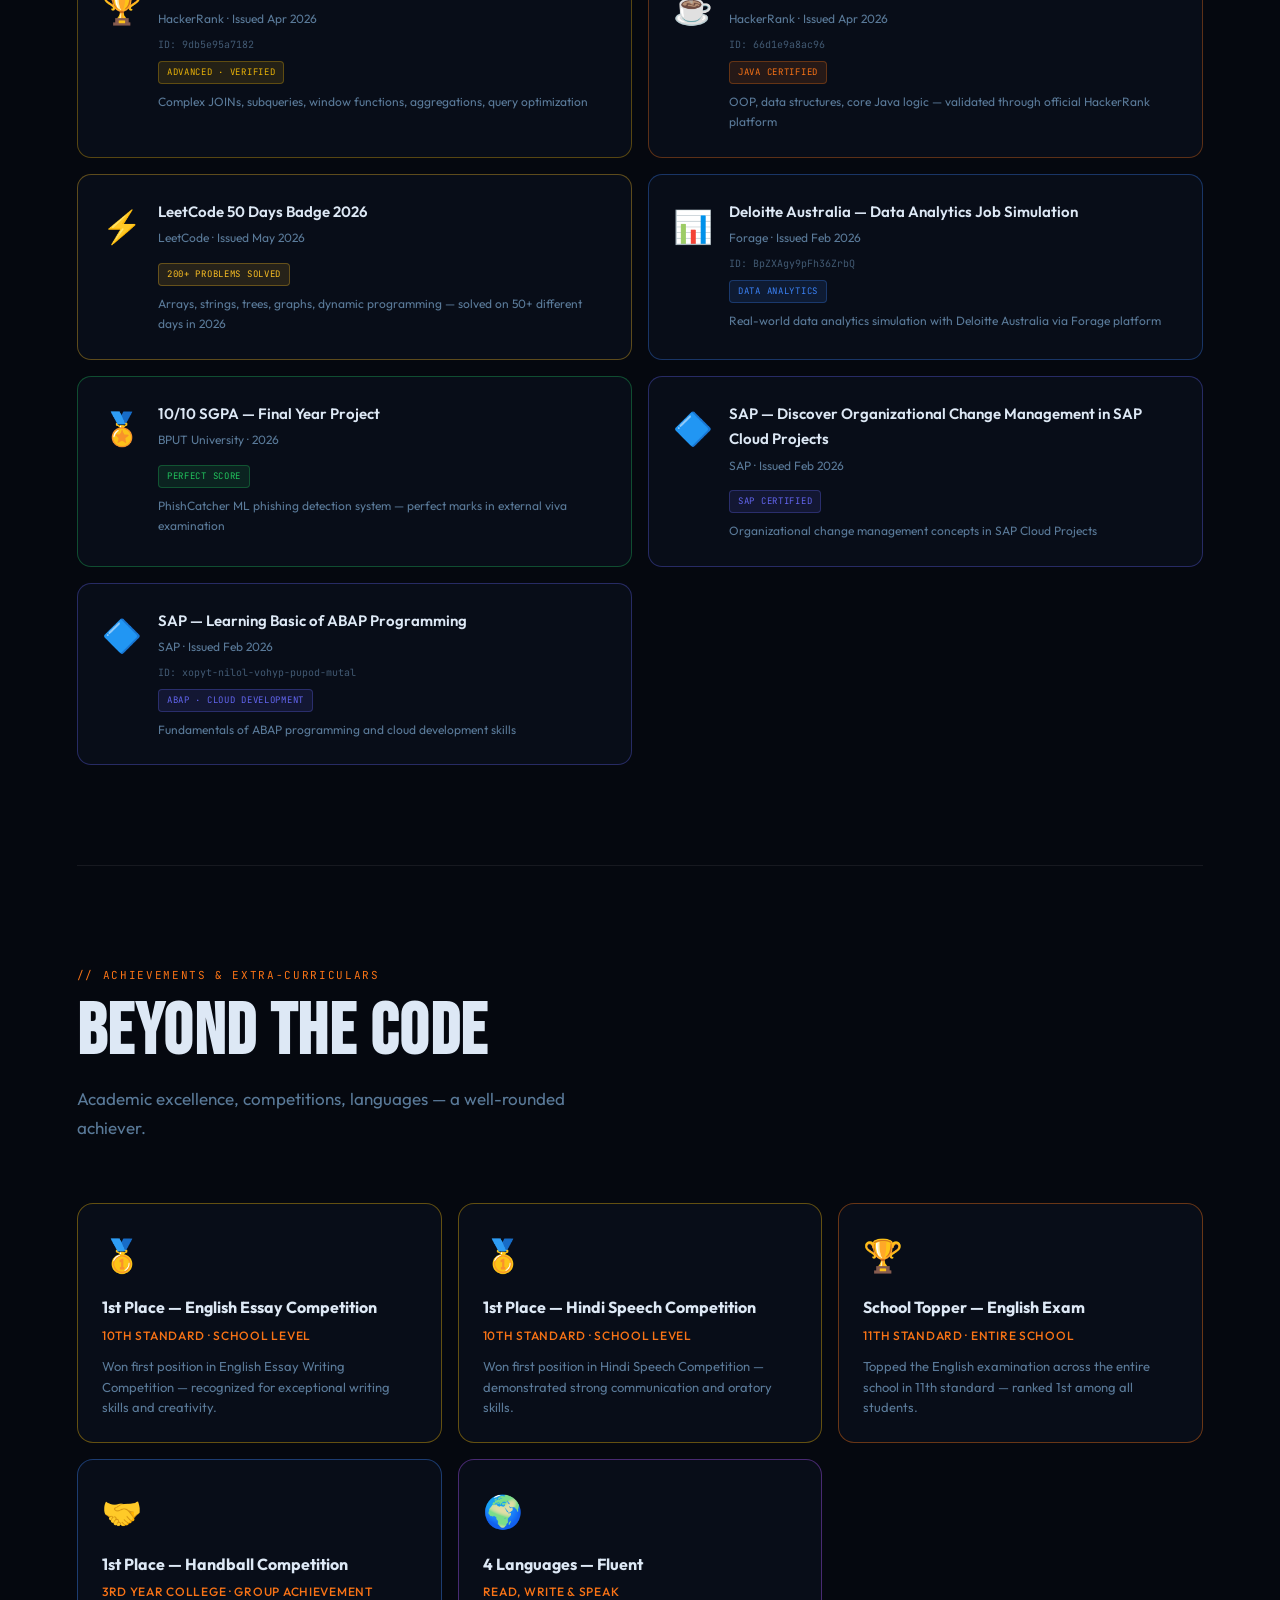
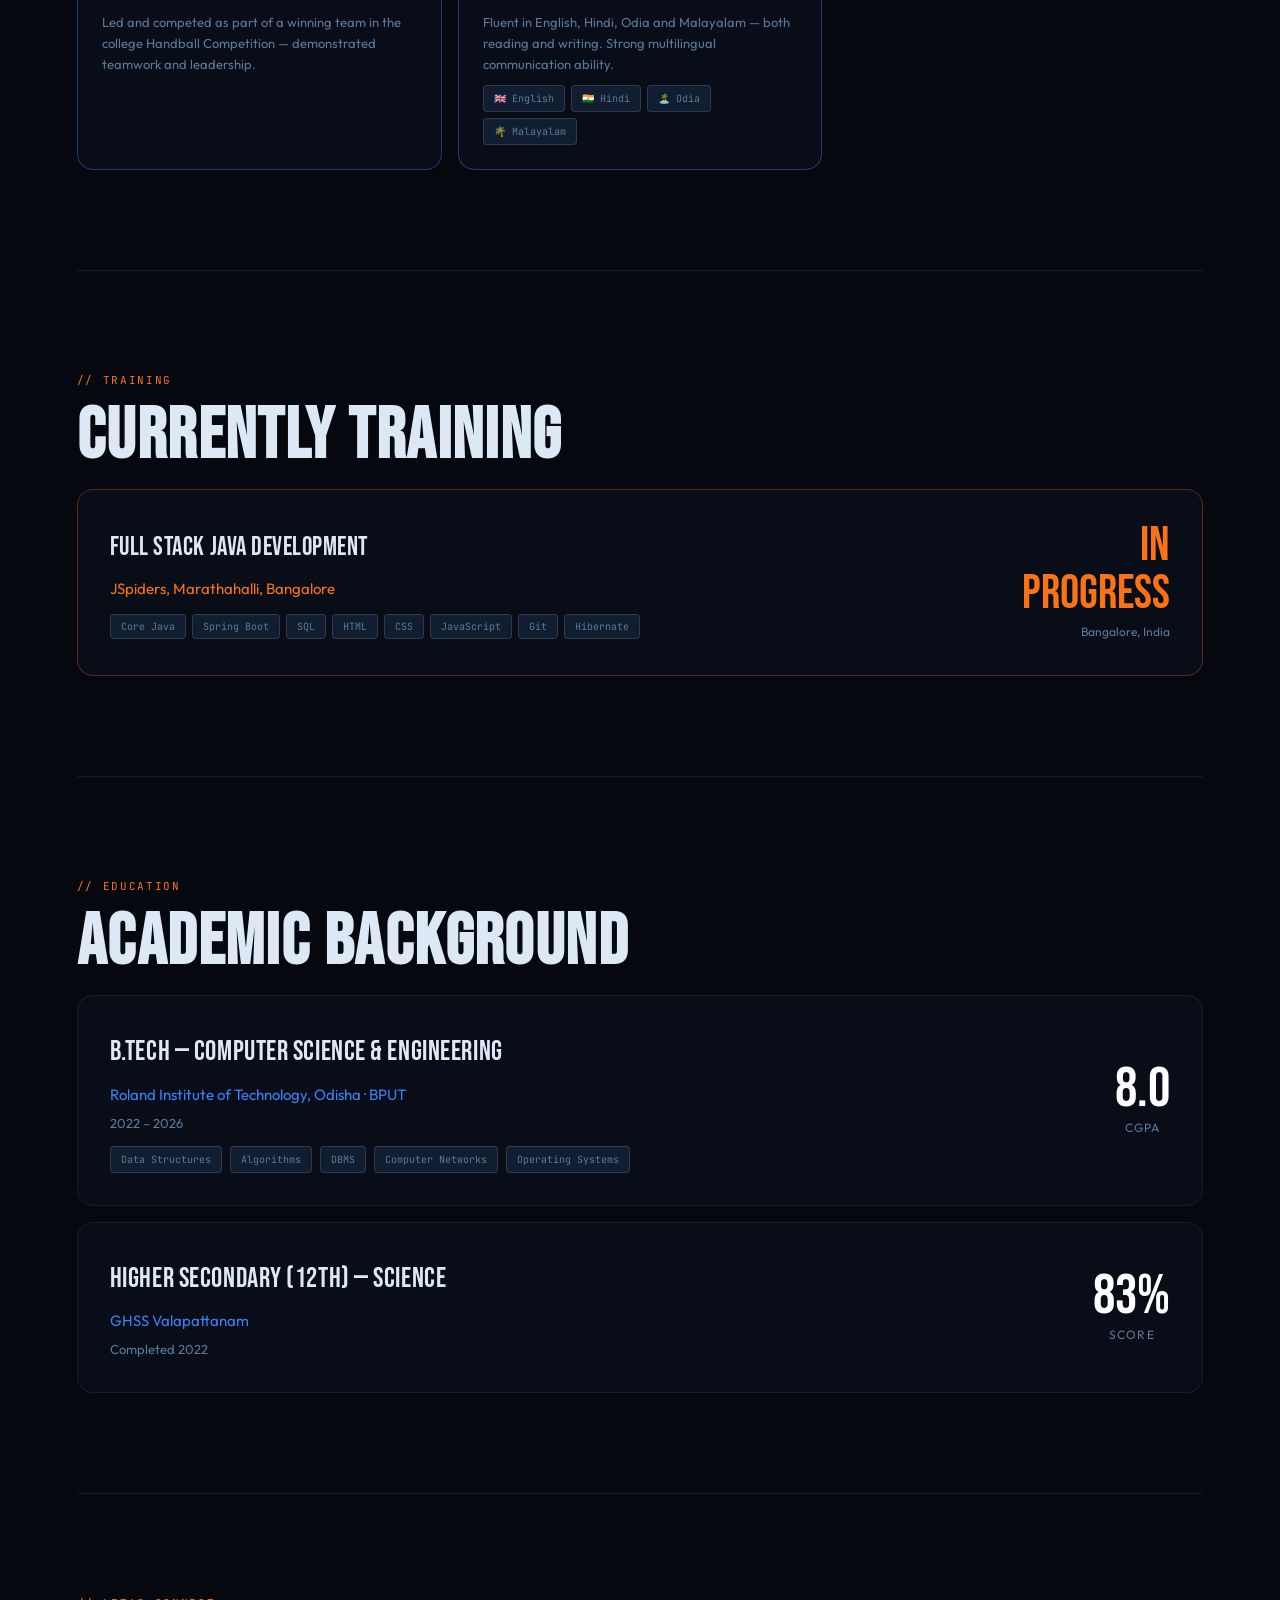
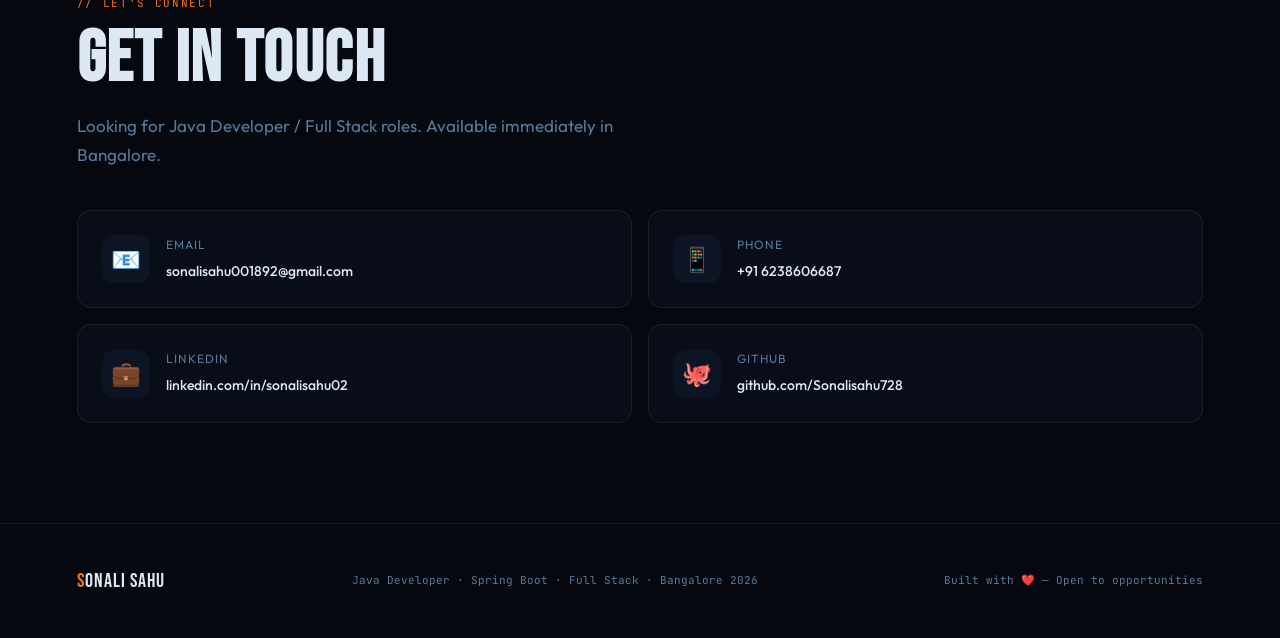
==== commit ce930a00: "Add files via upload" ====
--- a/index.html
+++ b/index.html
@@ -97,12 +97,15 @@
       </div>
     </div>
     <div class="skill-card reveal">
-      <span class="skill-icon">🌐</span>
+      <span class="skill-icon">⚛️</span>
       <div class="skill-name">Web & Frontend</div>
-      <p class="skill-desc">Responsive UI development with modern JavaScript</p>
+      <p class="skill-desc">React 18 + vanilla JS — hooks, context, responsive UI development</p>
       <div class="skill-tags">
+        <span class="stag" style="background:rgba(55,138,221,0.15);color:#185FA5;font-weight:600;">React 18</span>
+        <span class="stag" style="background:rgba(55,138,221,0.15);color:#185FA5;">React Hooks</span>
+        <span class="stag" style="background:rgba(55,138,221,0.15);color:#185FA5;">Context API</span>
         <span class="stag">HTML5</span><span class="stag">CSS3</span><span class="stag">JavaScript</span>
-        <span class="stag">DOM Manipulation</span><span class="stag">Flexbox</span><span class="stag">Responsive Design</span>
+        <span class="stag">DOM Manipulation</span><span class="stag">Bootstrap</span><span class="stag">Responsive Design</span>
       </div>
     </div>
     <div class="skill-card reveal">
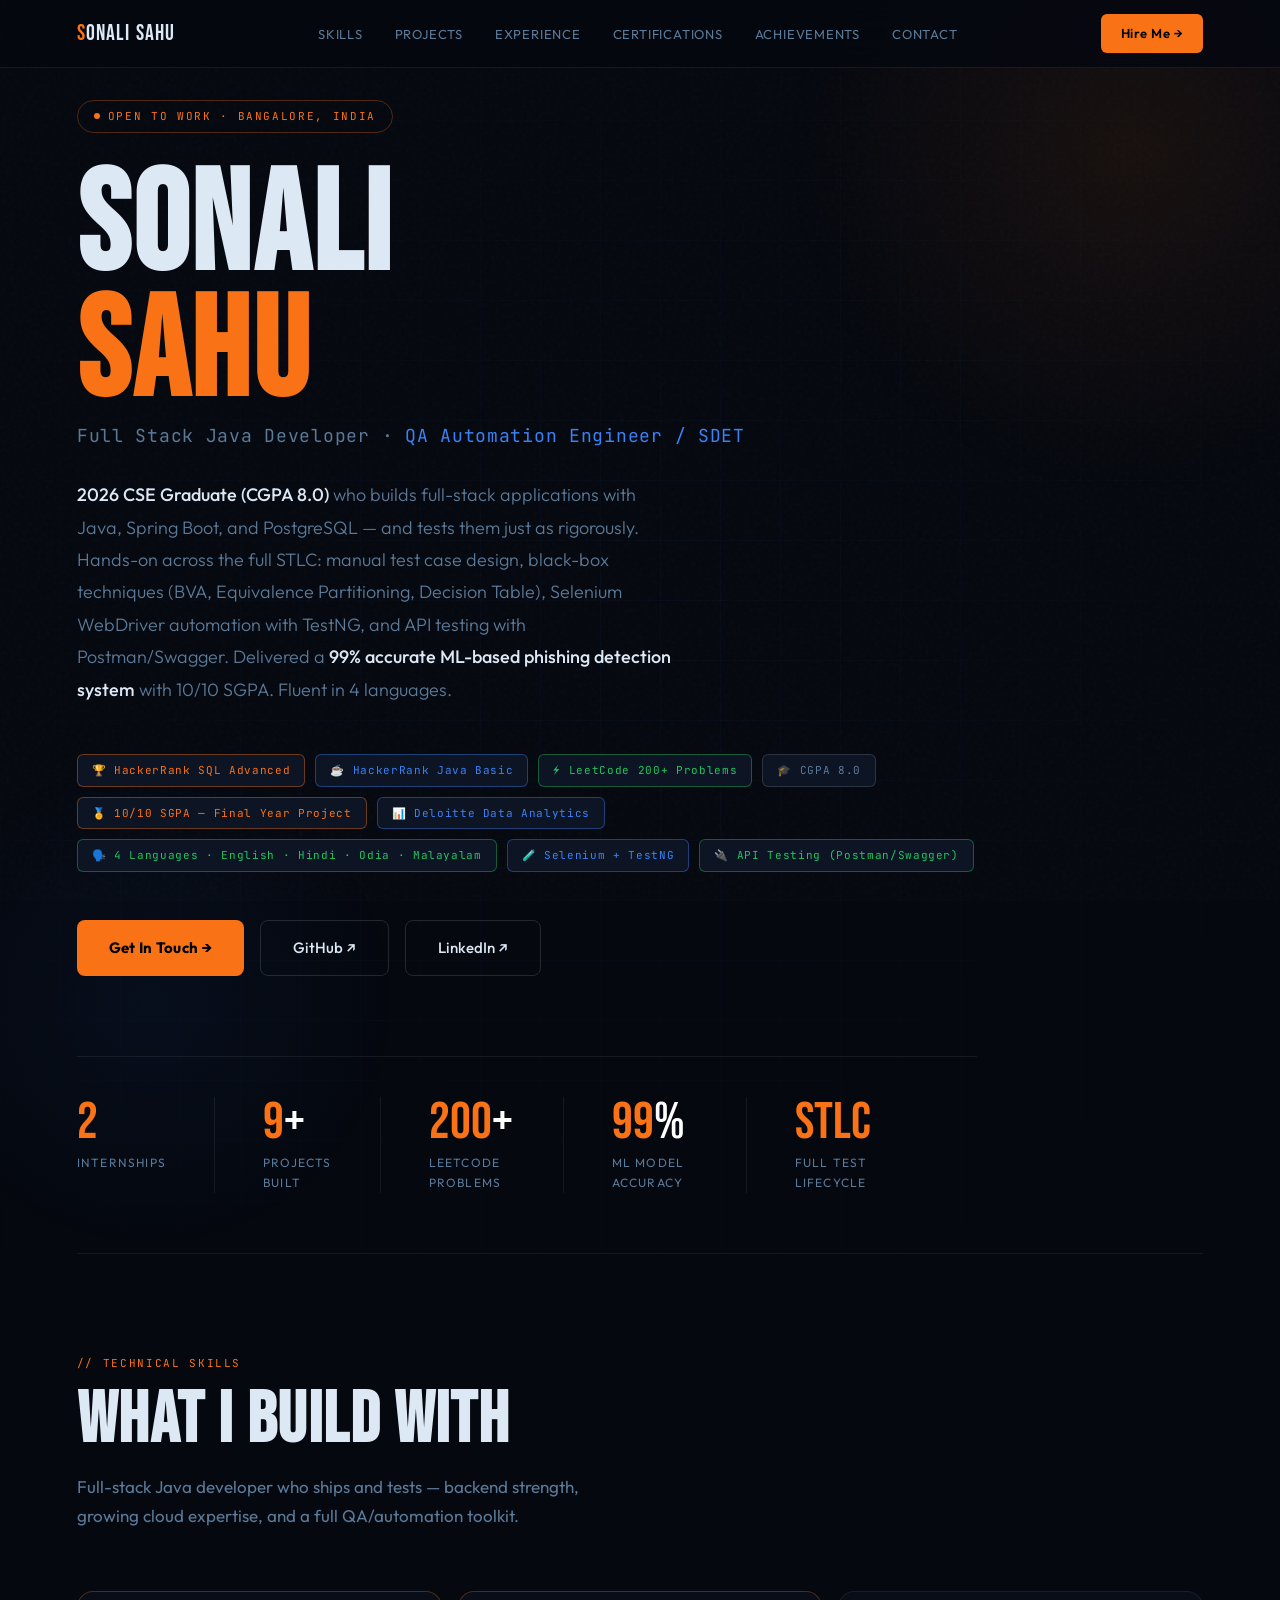
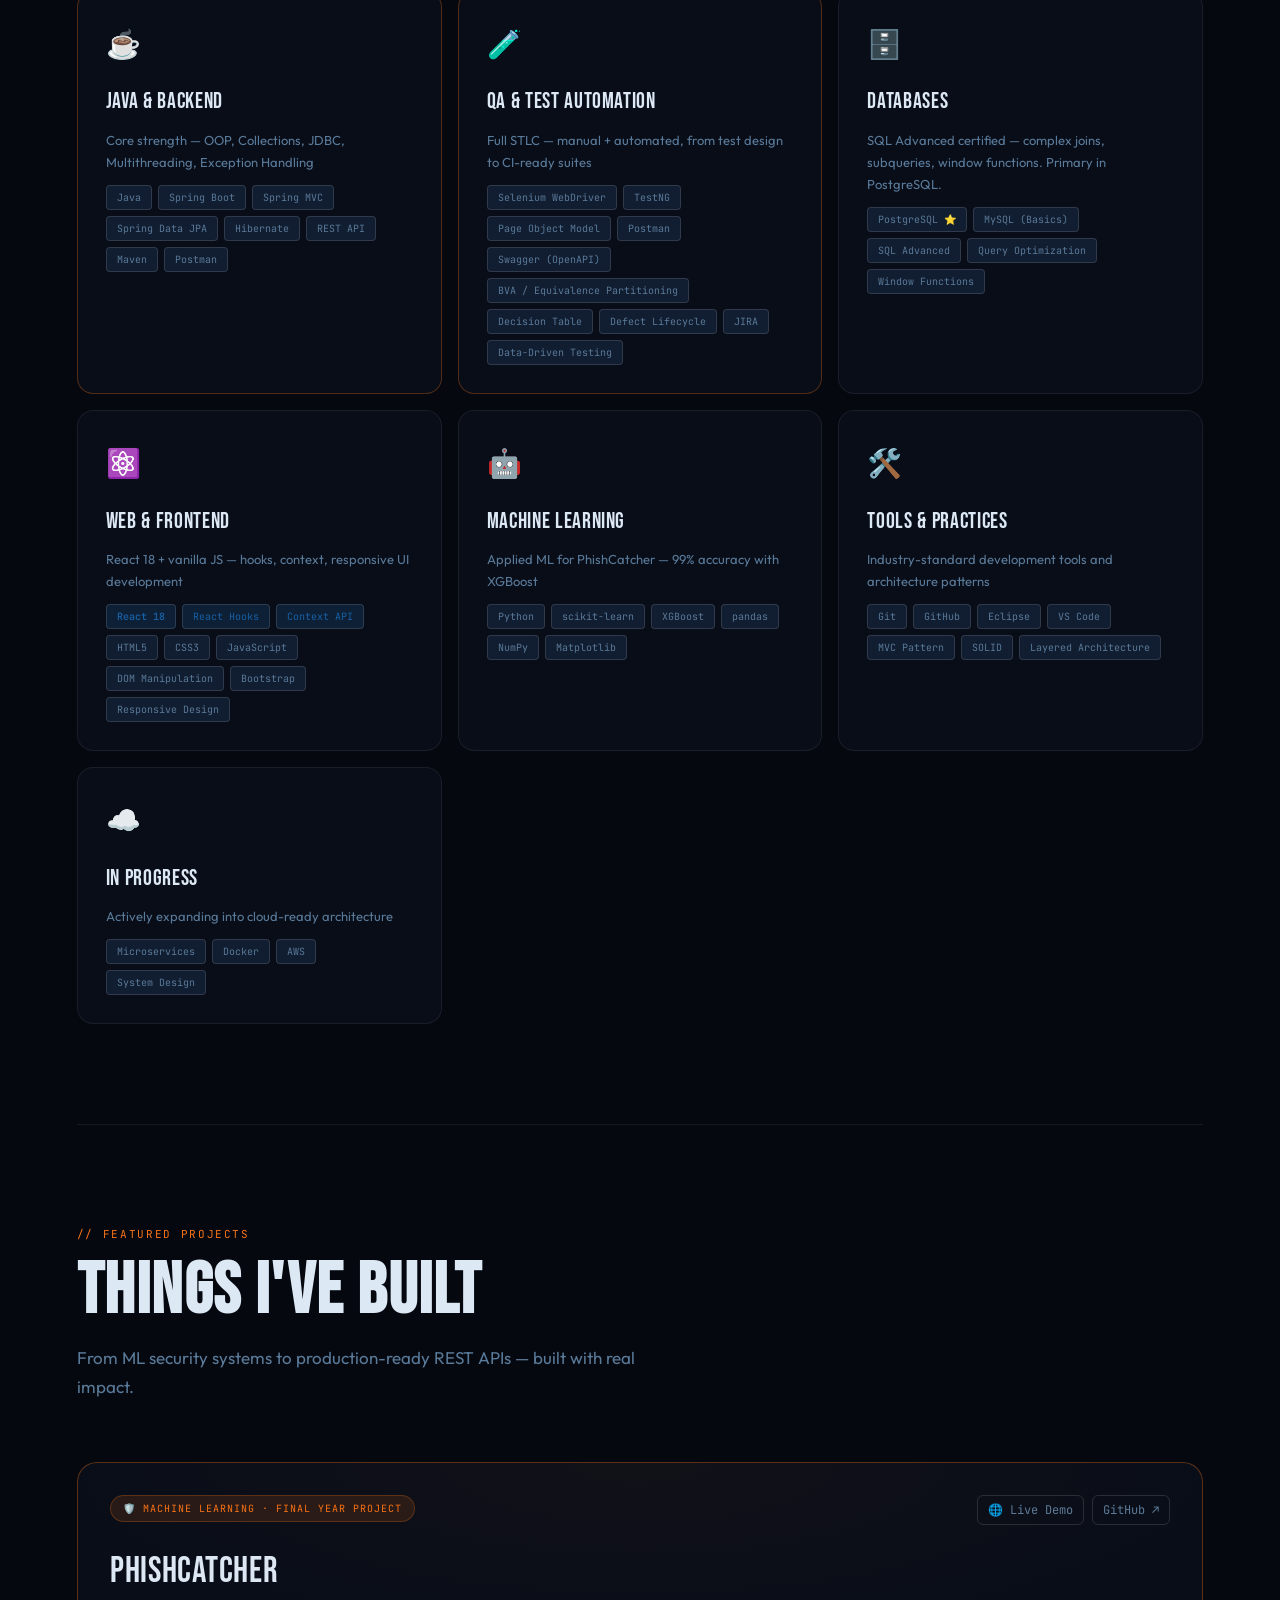
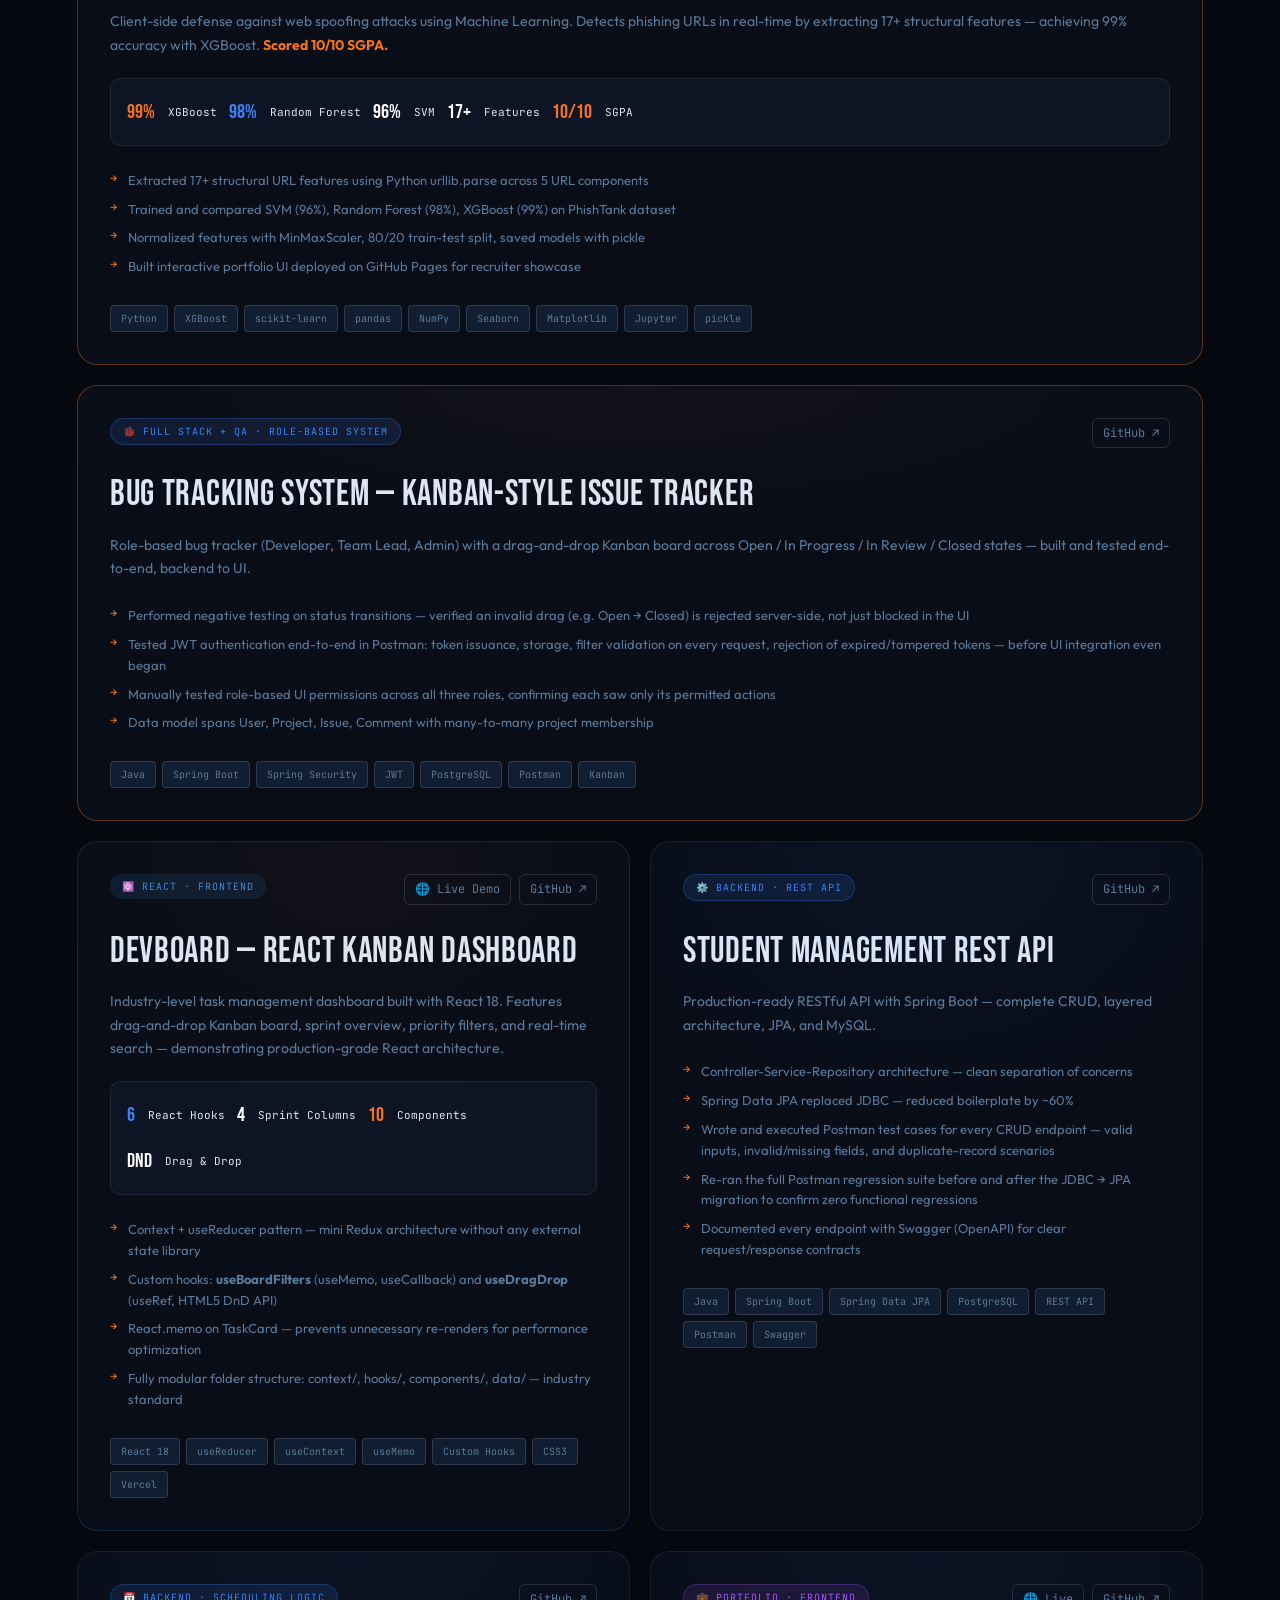
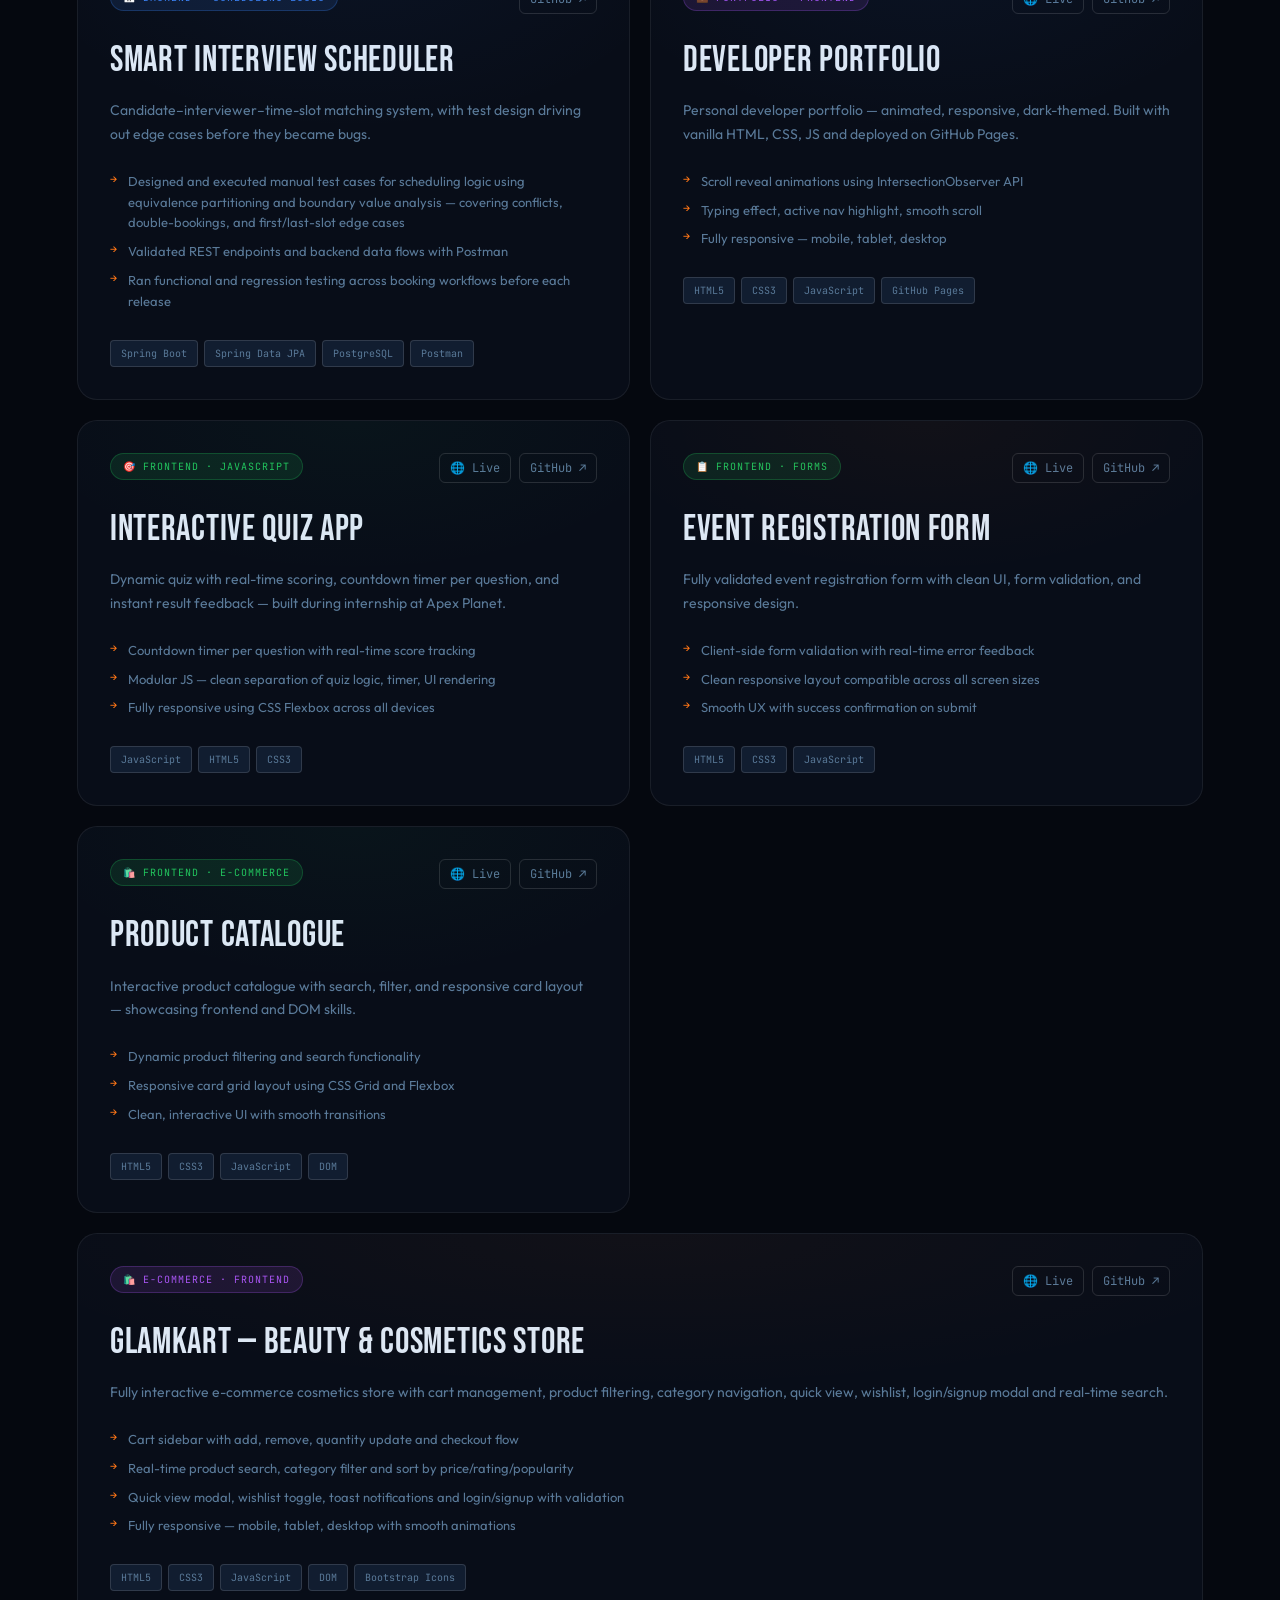
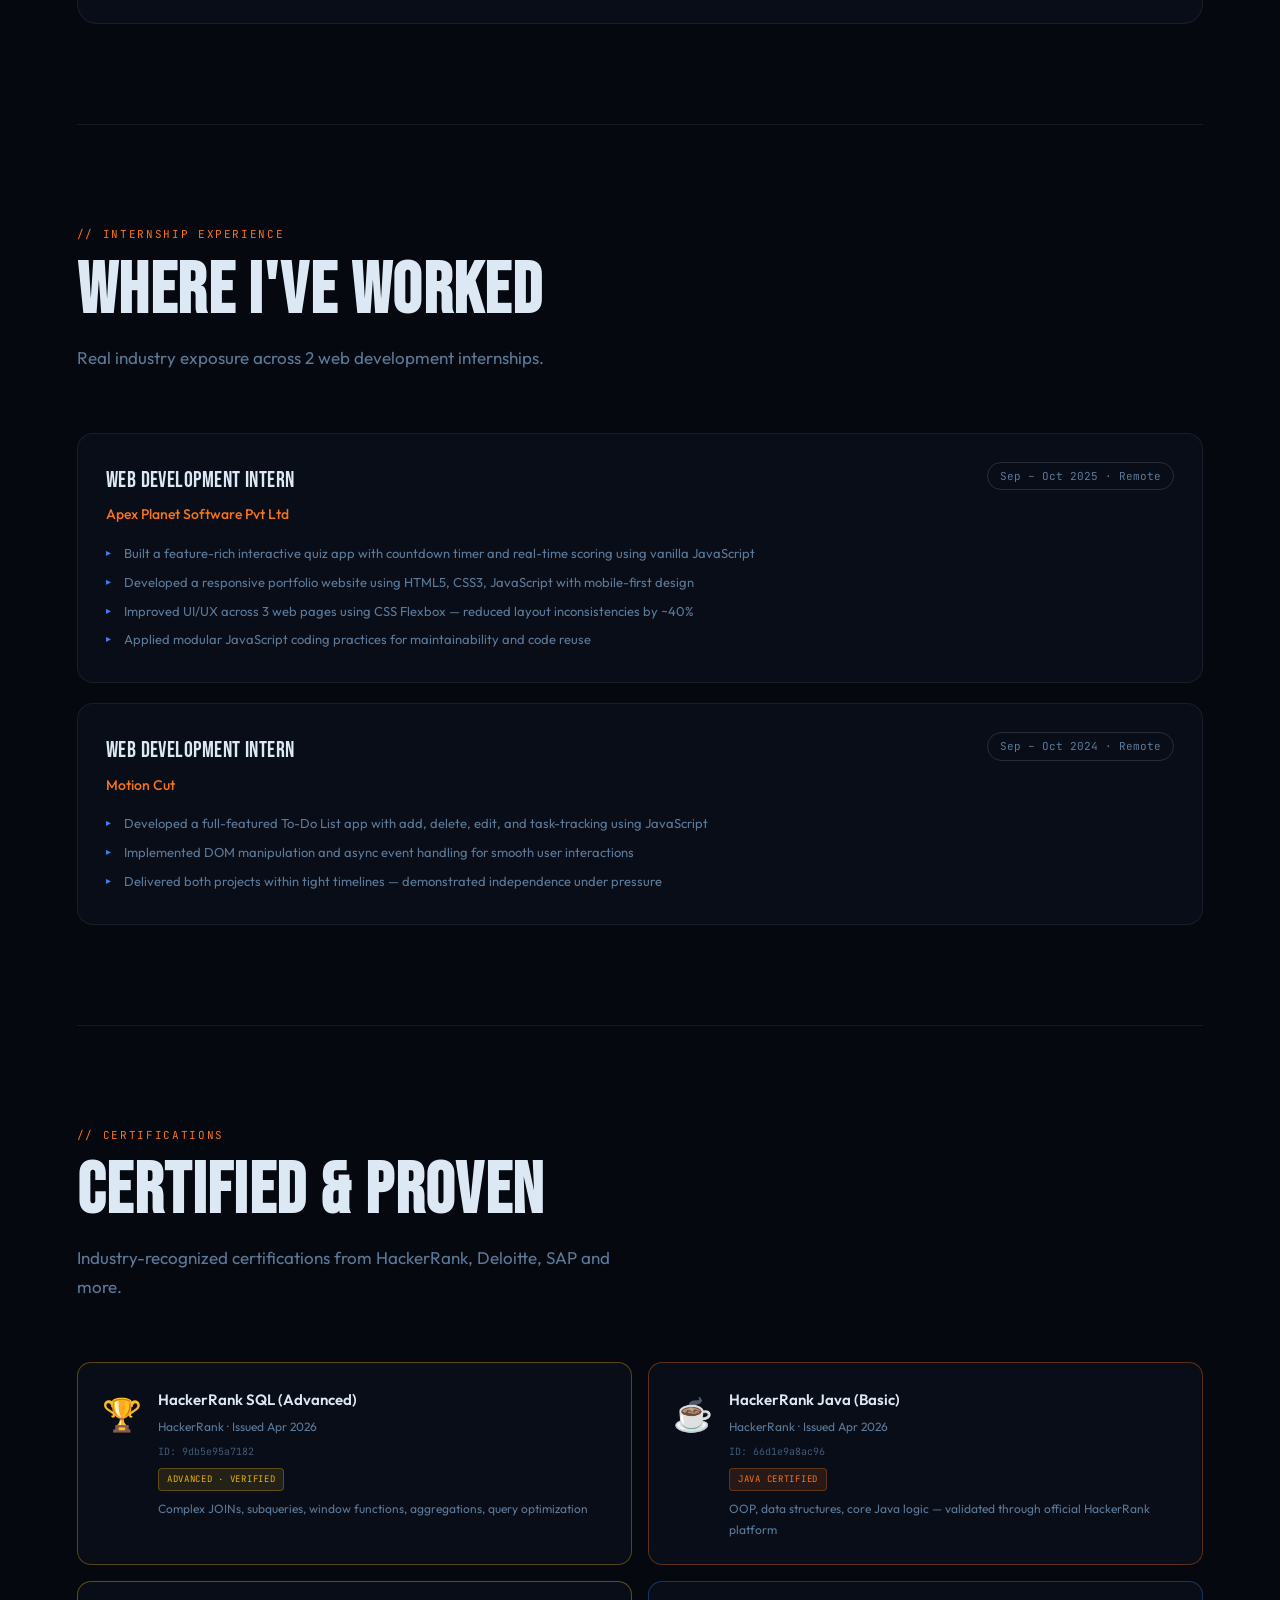
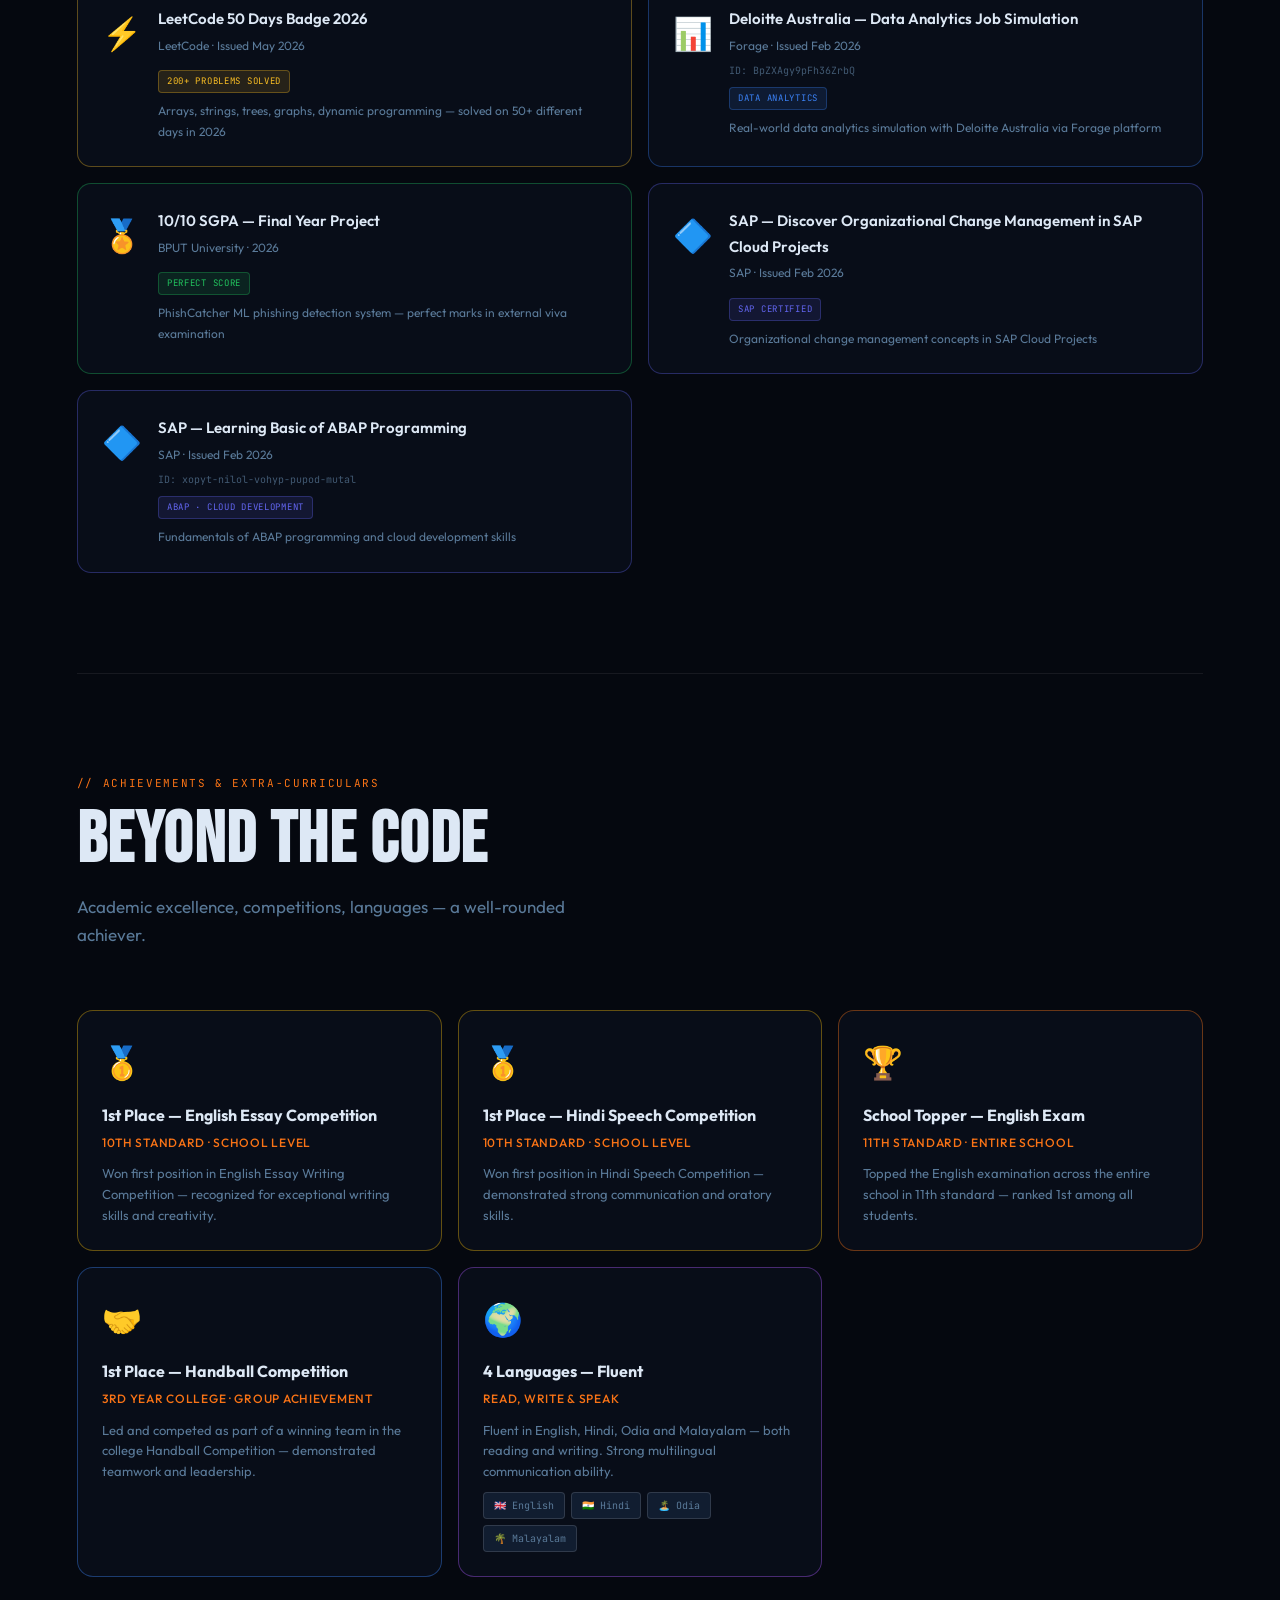
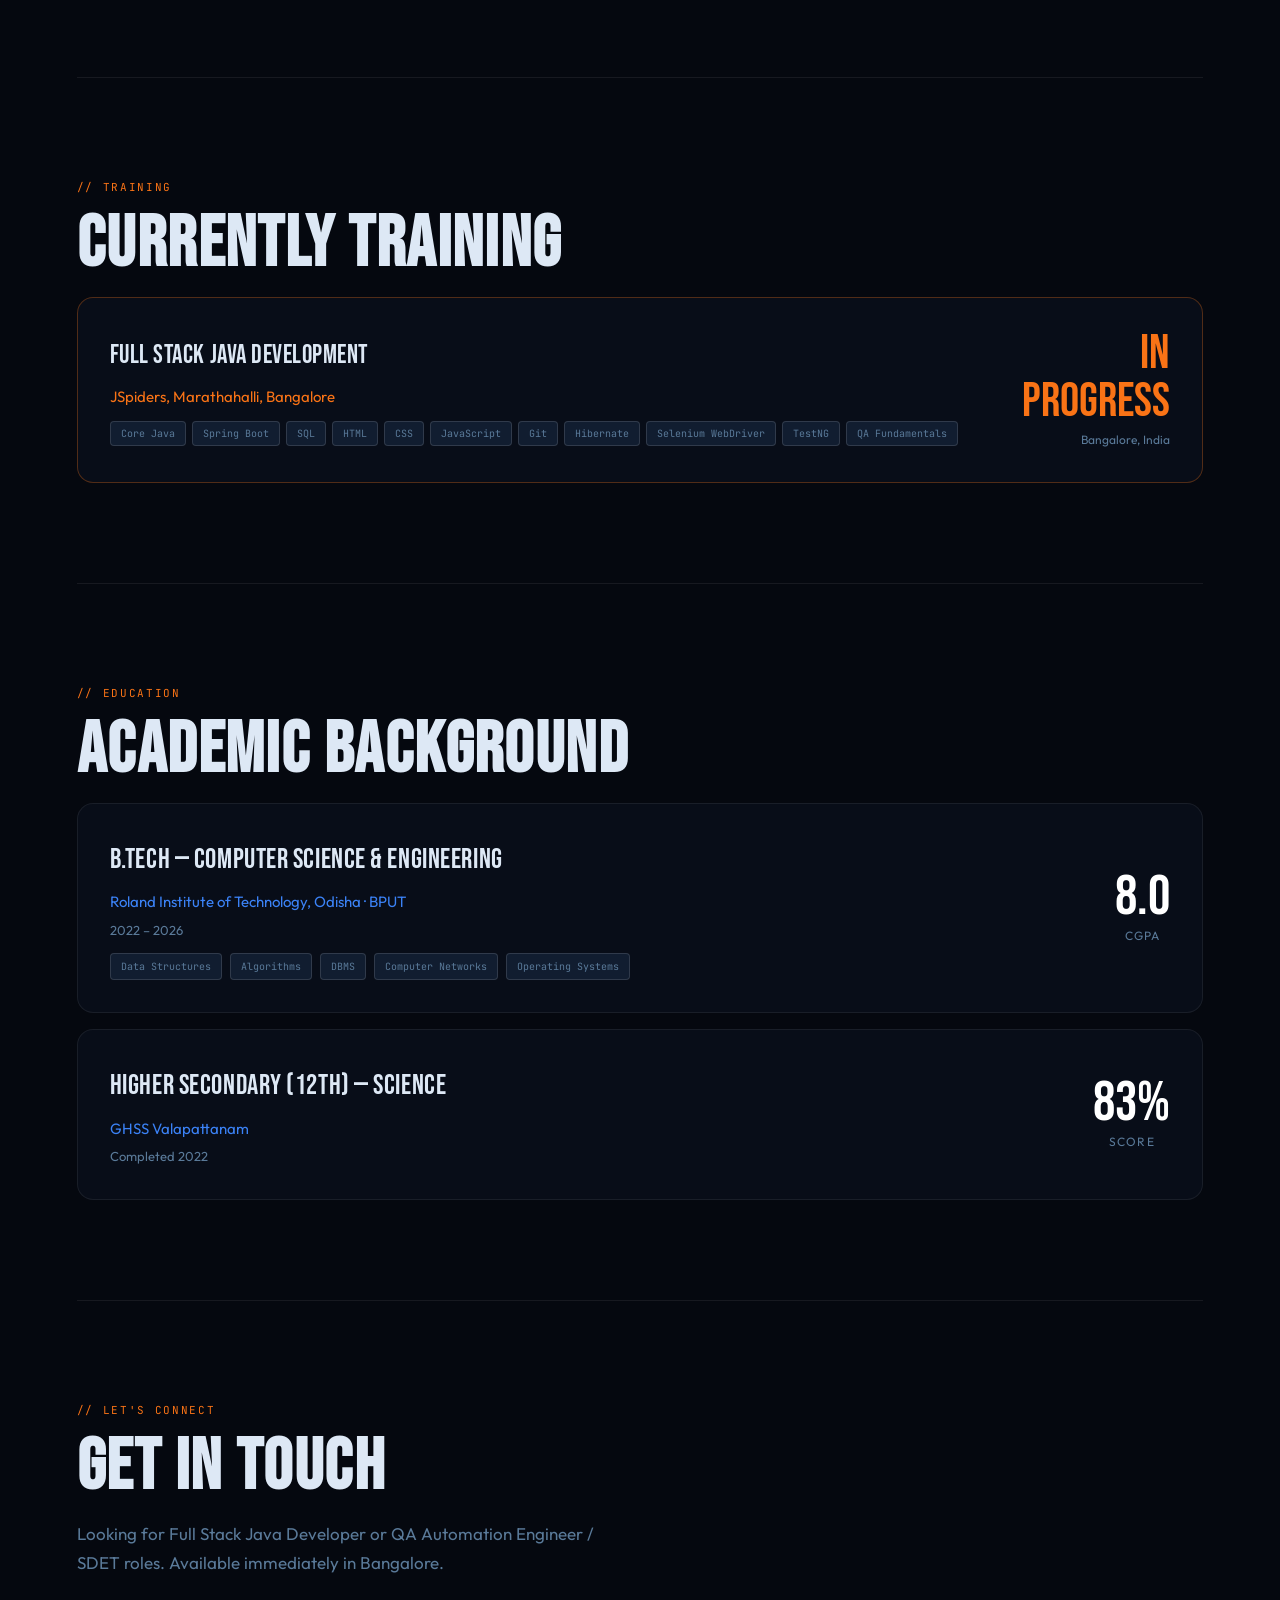
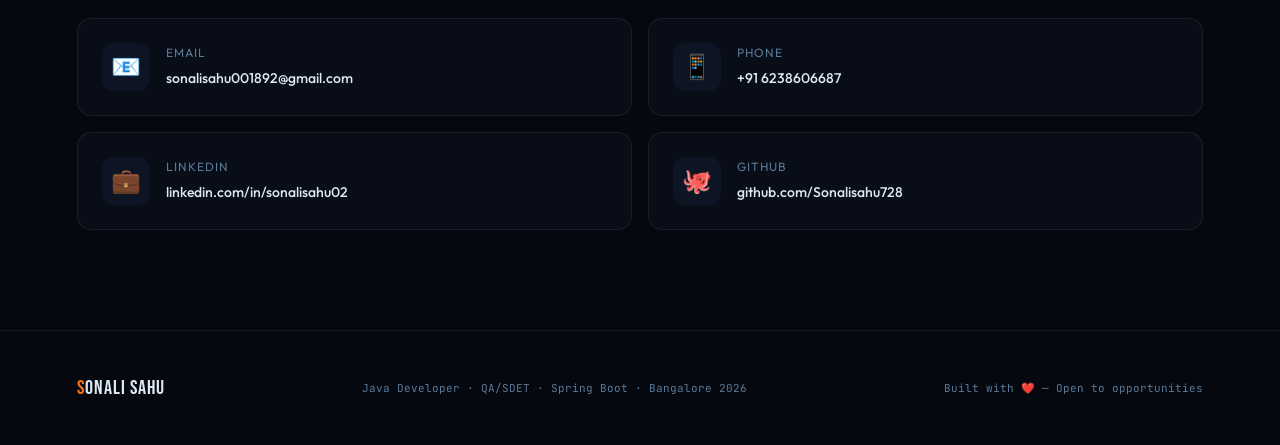
==== commit cfe7dca4: "Update title and roles in index.html" ====
--- a/index.html
+++ b/index.html
@@ -3,7 +3,7 @@
 <head>
 <meta charset="UTF-8">
 <meta name="viewport" content="width=device-width, initial-scale=1.0">
-<title>Sonali Sahu — Java Developer</title>
+<title>Sonali Sahu — Java Developer & QA/SDET</title>
 <link rel="stylesheet" href="style.css">
 </head>
 <body>
@@ -30,9 +30,9 @@
   <div class="hero-content">
     <div class="hero-tag"><span class="hero-tag-dot"></span>Open to Work · Bangalore, India</div>
     <h1 class="hero-name">SONALI<br><span class="line2">SAHU</span></h1>
-    <p class="hero-title">Java Developer · <span>Spring Boot</span> · Full Stack · ML</p>
+    <p class="hero-title">Full Stack Java Developer · <span>QA Automation Engineer / SDET</span></p>
     <p class="hero-desc">
-      <strong>2026 CSE Graduate (CGPA 8.0)</strong> with certified expertise in SQL Advanced and strong foundations in Core Java, Spring Boot, and RESTful APIs. Built real-world backend systems across 2 internships. Delivered a <strong>99% accurate ML-based phishing detection system</strong> with 10/10 SGPA. Fluent in 4 languages.
+      <strong>2026 CSE Graduate (CGPA 8.0)</strong> who builds full-stack applications with Java, Spring Boot, and PostgreSQL — and tests them just as rigorously. Hands-on across the full STLC: manual test case design, black-box techniques (BVA, Equivalence Partitioning, Decision Table), Selenium WebDriver automation with TestNG, and API testing with Postman/Swagger. Delivered a <strong>99% accurate ML-based phishing detection system</strong> with 10/10 SGPA. Fluent in 4 languages.
     </p>
     <div class="hero-badges">
       <span class="badge hot">🏆 HackerRank SQL Advanced</span>
@@ -42,6 +42,8 @@
       <span class="badge hot">🏅 10/10 SGPA — Final Year Project</span>
       <span class="badge blue">📊 Deloitte Data Analytics</span>
       <span class="badge green">🗣️ 4 Languages · English · Hindi · Odia · Malayalam</span>
+      <span class="badge blue">🧪 Selenium + TestNG</span>
+      <span class="badge green">🔌 API Testing (Postman/Swagger)</span>
     </div>
     <div class="hero-cta">
       <a href="mailto:sonalisahu001892@gmail.com" class="btn-main">Get In Touch →</a>
@@ -65,6 +67,10 @@
         <div class="hstat-num"><span>99</span>%</div>
         <div class="hstat-label">ML Model Accuracy</div>
       </div>
+      <div class="hstat">
+        <div class="hstat-num"><span>STLC</span></div>
+        <div class="hstat-label">Full Test Lifecycle</div>
+      </div>
     </div>
   </div>
 </section>
@@ -75,7 +81,7 @@
 <section class="section reveal" id="skills">
   <div class="section-tag">// technical skills</div>
   <h2 class="section-title">What I Build With</h2>
-  <p class="section-sub">Full-stack Java developer with backend strength and growing cloud expertise.</p>
+  <p class="section-sub">Full-stack Java developer who ships and tests — backend strength, growing cloud expertise, and a full QA/automation toolkit.</p>
   <div class="skills-grid">
     <div class="skill-card featured reveal">
       <span class="skill-icon">☕</span>
@@ -85,6 +91,17 @@
         <span class="stag">Java</span><span class="stag">Spring Boot</span><span class="stag">Spring MVC</span>
         <span class="stag">Spring Data JPA</span><span class="stag">Hibernate</span><span class="stag">REST API</span>
         <span class="stag">Maven</span><span class="stag">Postman</span>
+      </div>
+    </div>
+    <div class="skill-card featured reveal">
+      <span class="skill-icon">🧪</span>
+      <div class="skill-name">QA & Test Automation</div>
+      <p class="skill-desc">Full STLC — manual + automated, from test design to CI-ready suites</p>
+      <div class="skill-tags">
+        <span class="stag">Selenium WebDriver</span><span class="stag">TestNG</span><span class="stag">Page Object Model</span>
+        <span class="stag">Postman</span><span class="stag">Swagger (OpenAPI)</span><span class="stag">BVA / Equivalence Partitioning</span>
+        <span class="stag">Decision Table</span><span class="stag">Defect Lifecycle</span><span class="stag">JIRA</span>
+        <span class="stag">Data-Driven Testing</span>
       </div>
     </div>
     <div class="skill-card reveal">
@@ -180,6 +197,28 @@
       </div>
     </div>
 
+    <!-- BUG TRACKING SYSTEM -->
+    <div class="project-card featured reveal">
+      <div class="proj-header">
+        <span class="proj-tag backend">🐞 Full Stack + QA · Role-Based System</span>
+        <div class="proj-links">
+          <a href="https://github.com/Sonalisahu728" class="proj-link" target="_blank">GitHub ↗</a>
+        </div>
+      </div>
+      <div class="proj-name">Bug Tracking System — Kanban-Style Issue Tracker</div>
+      <p class="proj-desc">Role-based bug tracker (Developer, Team Lead, Admin) with a drag-and-drop Kanban board across Open / In Progress / In Review / Closed states — built and tested end-to-end, backend to UI.</p>
+      <ul class="proj-highlights">
+        <li>Performed negative testing on status transitions — verified an invalid drag (e.g. Open → Closed) is rejected server-side, not just blocked in the UI</li>
+        <li>Tested JWT authentication end-to-end in Postman: token issuance, storage, filter validation on every request, rejection of expired/tampered tokens — before UI integration even began</li>
+        <li>Manually tested role-based UI permissions across all three roles, confirming each saw only its permitted actions</li>
+        <li>Data model spans User, Project, Issue, Comment with many-to-many project membership</li>
+      </ul>
+      <div class="proj-stack">
+        <span class="pstack">Java</span><span class="pstack">Spring Boot</span><span class="pstack">Spring Security</span>
+        <span class="pstack">JWT</span><span class="pstack">PostgreSQL</span><span class="pstack">Postman</span><span class="pstack">Kanban</span>
+      </div>
+    </div>
+
     <!-- DEVBOARD -->
     <div class="project-card reveal" style="border-color: #378ADD33;">
       <div class="proj-header">
@@ -223,12 +262,34 @@
       <ul class="proj-highlights">
         <li>Controller-Service-Repository architecture — clean separation of concerns</li>
         <li>Spring Data JPA replaced JDBC — reduced boilerplate by ~60%</li>
-        <li>Configured MySQL via application.properties with environment-safe credentials</li>
-        <li>Validated all endpoints with Postman — GET, POST, PUT, DELETE</li>
+        <li>Wrote and executed Postman test cases for every CRUD endpoint — valid inputs, invalid/missing fields, and duplicate-record scenarios</li>
+        <li>Re-ran the full Postman regression suite before and after the JDBC → JPA migration to confirm zero functional regressions</li>
+        <li>Documented every endpoint with Swagger (OpenAPI) for clear request/response contracts</li>
       </ul>
       <div class="proj-stack">
         <span class="pstack">Java</span><span class="pstack">Spring Boot</span><span class="pstack">Spring Data JPA</span>
-        <span class="pstack">PostgreSQL</span><span class="pstack">REST API</span><span class="pstack">Postman</span>
+        <span class="pstack">PostgreSQL</span><span class="pstack">REST API</span><span class="pstack">Postman</span><span class="pstack">Swagger</span>
+      </div>
+    </div>
+
+    <!-- SMART INTERVIEW SCHEDULER -->
+    <div class="project-card blue reveal">
+      <div class="proj-header">
+        <span class="proj-tag backend">📅 Backend · Scheduling Logic</span>
+        <div class="proj-links">
+          <a href="https://github.com/Sonalisahu728" class="proj-link" target="_blank">GitHub ↗</a>
+        </div>
+      </div>
+      <div class="proj-name">Smart Interview Scheduler</div>
+      <p class="proj-desc">Candidate–interviewer–time-slot matching system, with test design driving out edge cases before they became bugs.</p>
+      <ul class="proj-highlights">
+        <li>Designed and executed manual test cases for scheduling logic using equivalence partitioning and boundary value analysis — covering conflicts, double-bookings, and first/last-slot edge cases</li>
+        <li>Validated REST endpoints and backend data flows with Postman</li>
+        <li>Ran functional and regression testing across booking workflows before each release</li>
+      </ul>
+      <div class="proj-stack">
+        <span class="pstack">Spring Boot</span><span class="pstack">Spring Data JPA</span>
+        <span class="pstack">PostgreSQL</span><span class="pstack">Postman</span>
       </div>
     </div>
 
@@ -533,6 +594,7 @@
         <span class="stag">Core Java</span><span class="stag">Spring Boot</span>
         <span class="stag">SQL</span><span class="stag">HTML</span><span class="stag">CSS</span>
         <span class="stag">JavaScript</span><span class="stag">Git</span><span class="stag">Hibernate</span>
+        <span class="stag">Selenium WebDriver</span><span class="stag">TestNG</span><span class="stag">QA Fundamentals</span>
       </div>
     </div>
     <div class="training-status">
@@ -585,7 +647,7 @@
 <section class="section reveal" id="contact">
   <div class="section-tag">// let's connect</div>
   <h2 class="section-title">Get In Touch</h2>
-  <p class="section-sub" style="margin-bottom:40px;">Looking for Java Developer / Full Stack roles. Available immediately in Bangalore.</p>
+  <p class="section-sub" style="margin-bottom:40px;">Looking for Full Stack Java Developer or QA Automation Engineer / SDET roles. Available immediately in Bangalore.</p>
   <div class="contact-grid">
     <a href="mailto:sonalisahu001892@gmail.com" class="contact-card reveal">
       <div class="contact-icon">📧</div>
@@ -620,7 +682,7 @@
 
 <footer>
   <div class="footer-brand"><span>S</span>onali Sahu</div>
-  <div class="footer-meta">Java Developer · Spring Boot · Full Stack · Bangalore 2026</div>
+  <div class="footer-meta">Java Developer · QA/SDET · Spring Boot · Bangalore 2026</div>
   <div class="footer-meta">Built with ❤️ — Open to opportunities</div>
 </footer>
 
